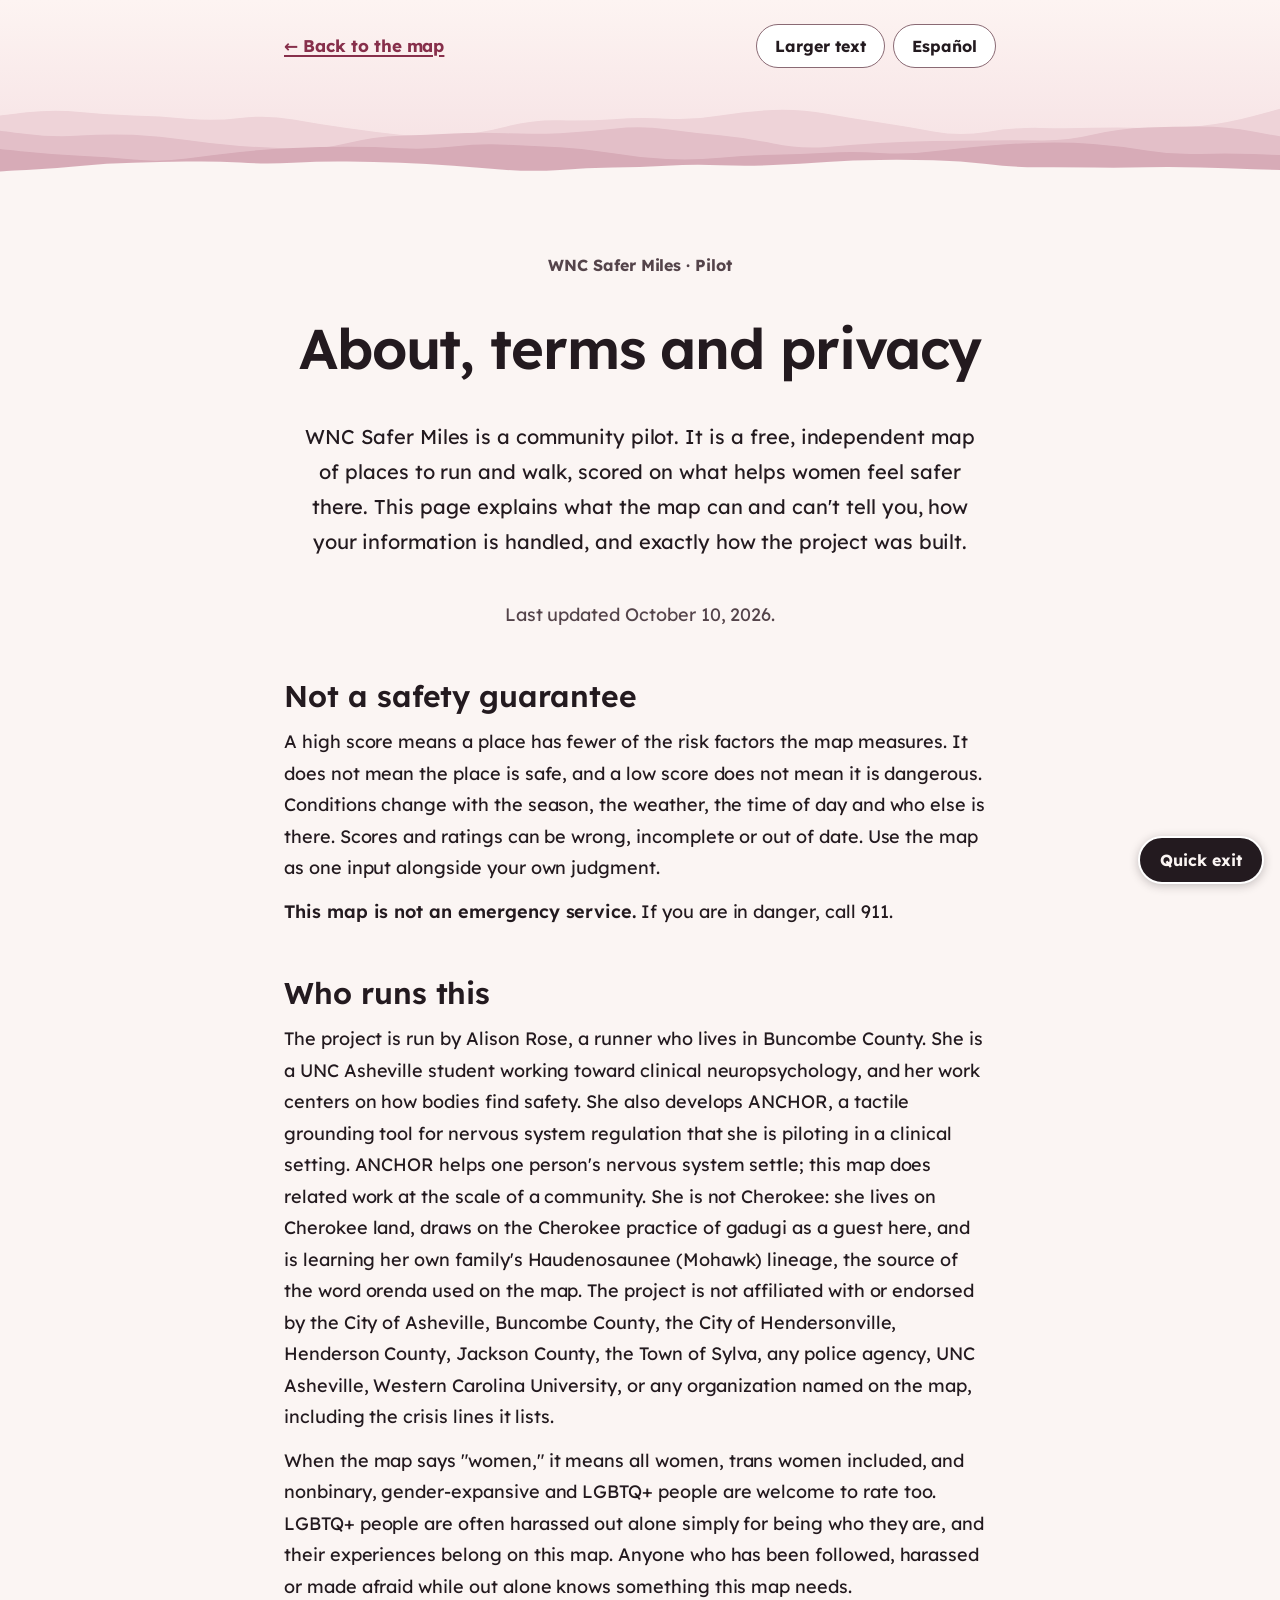
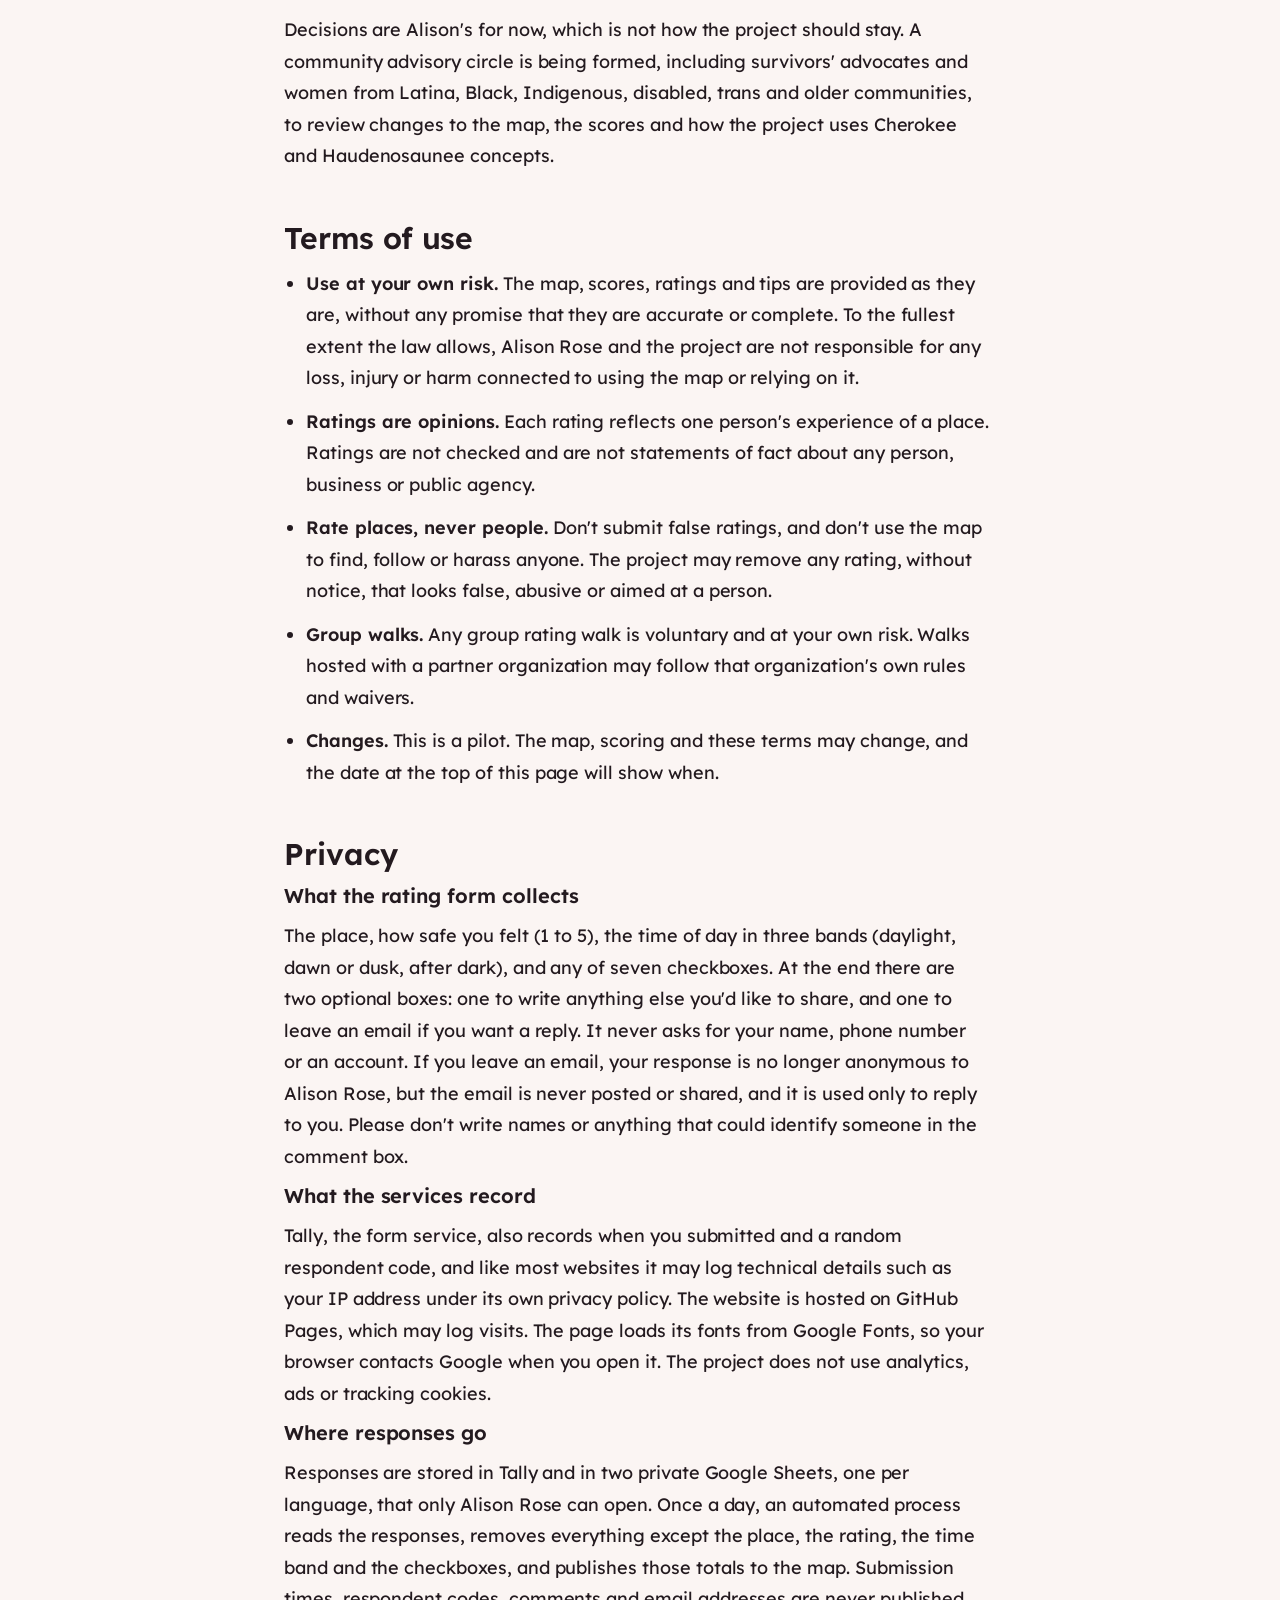
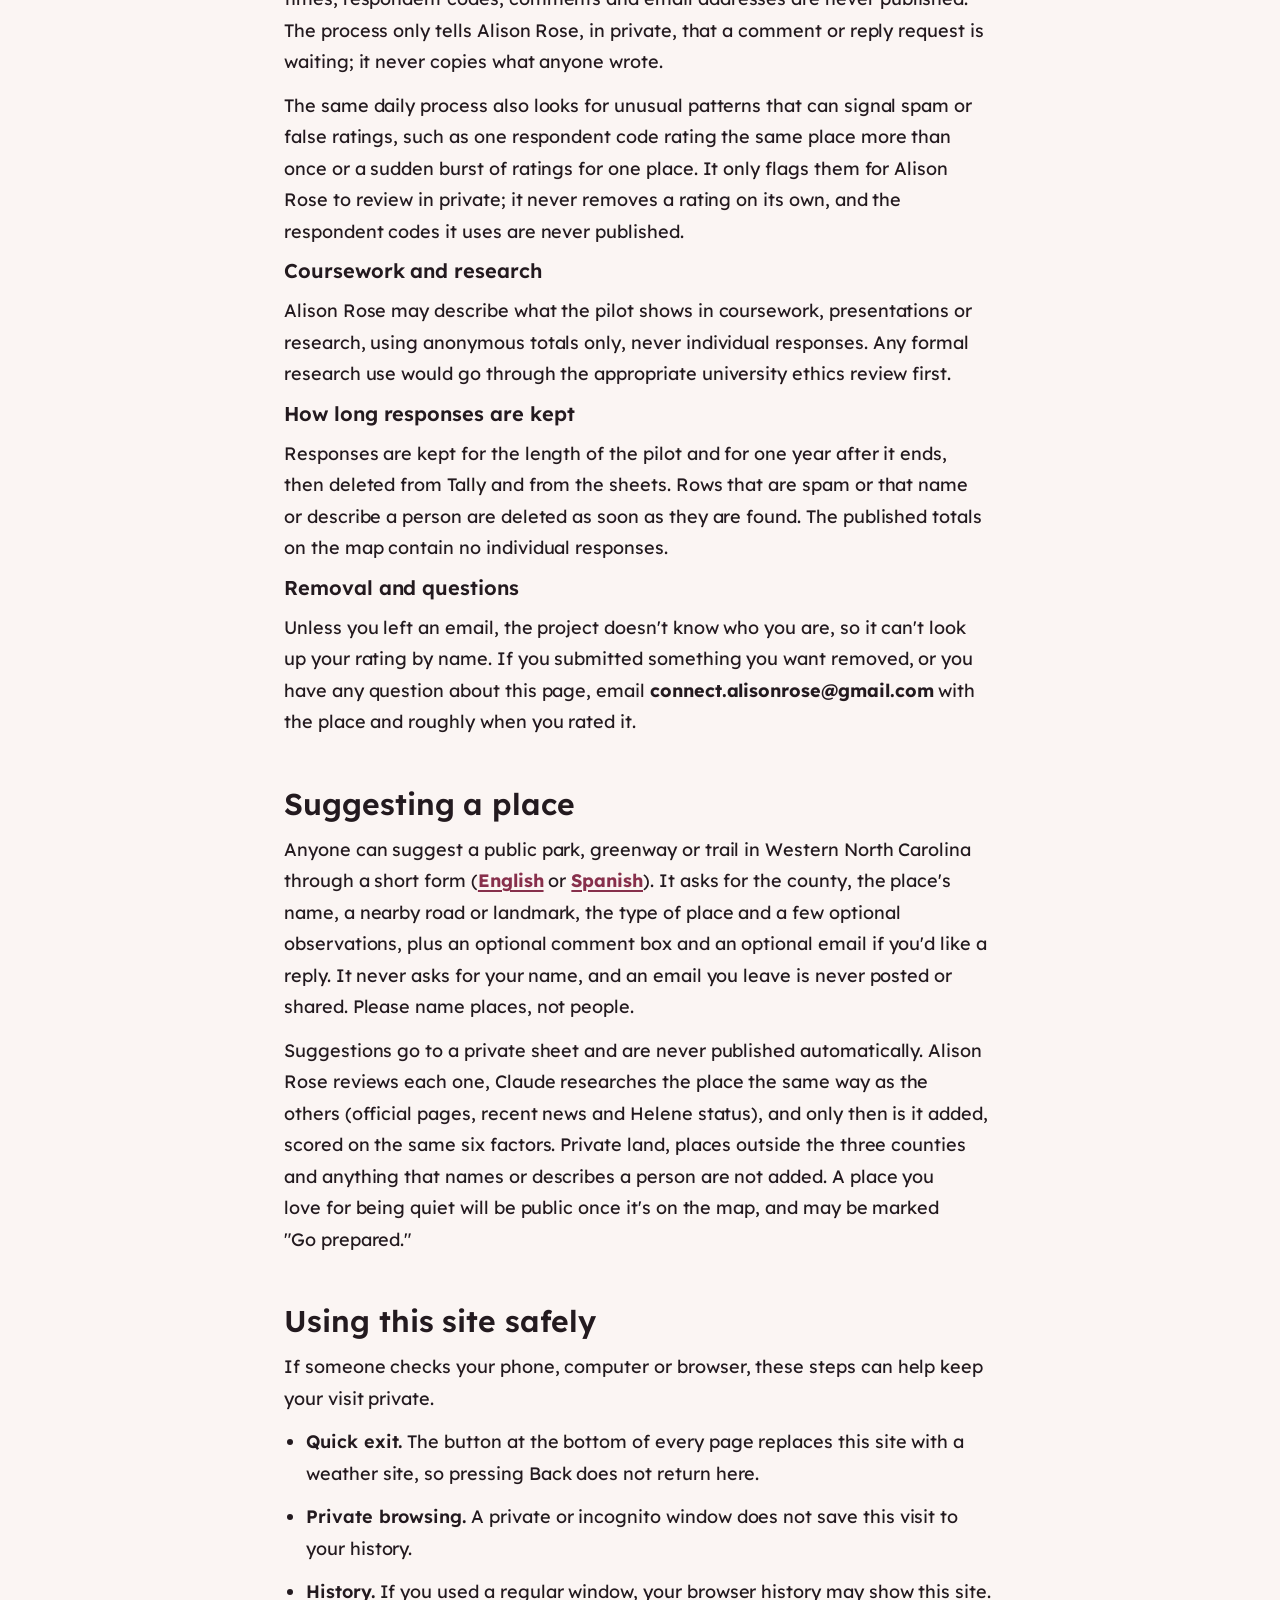
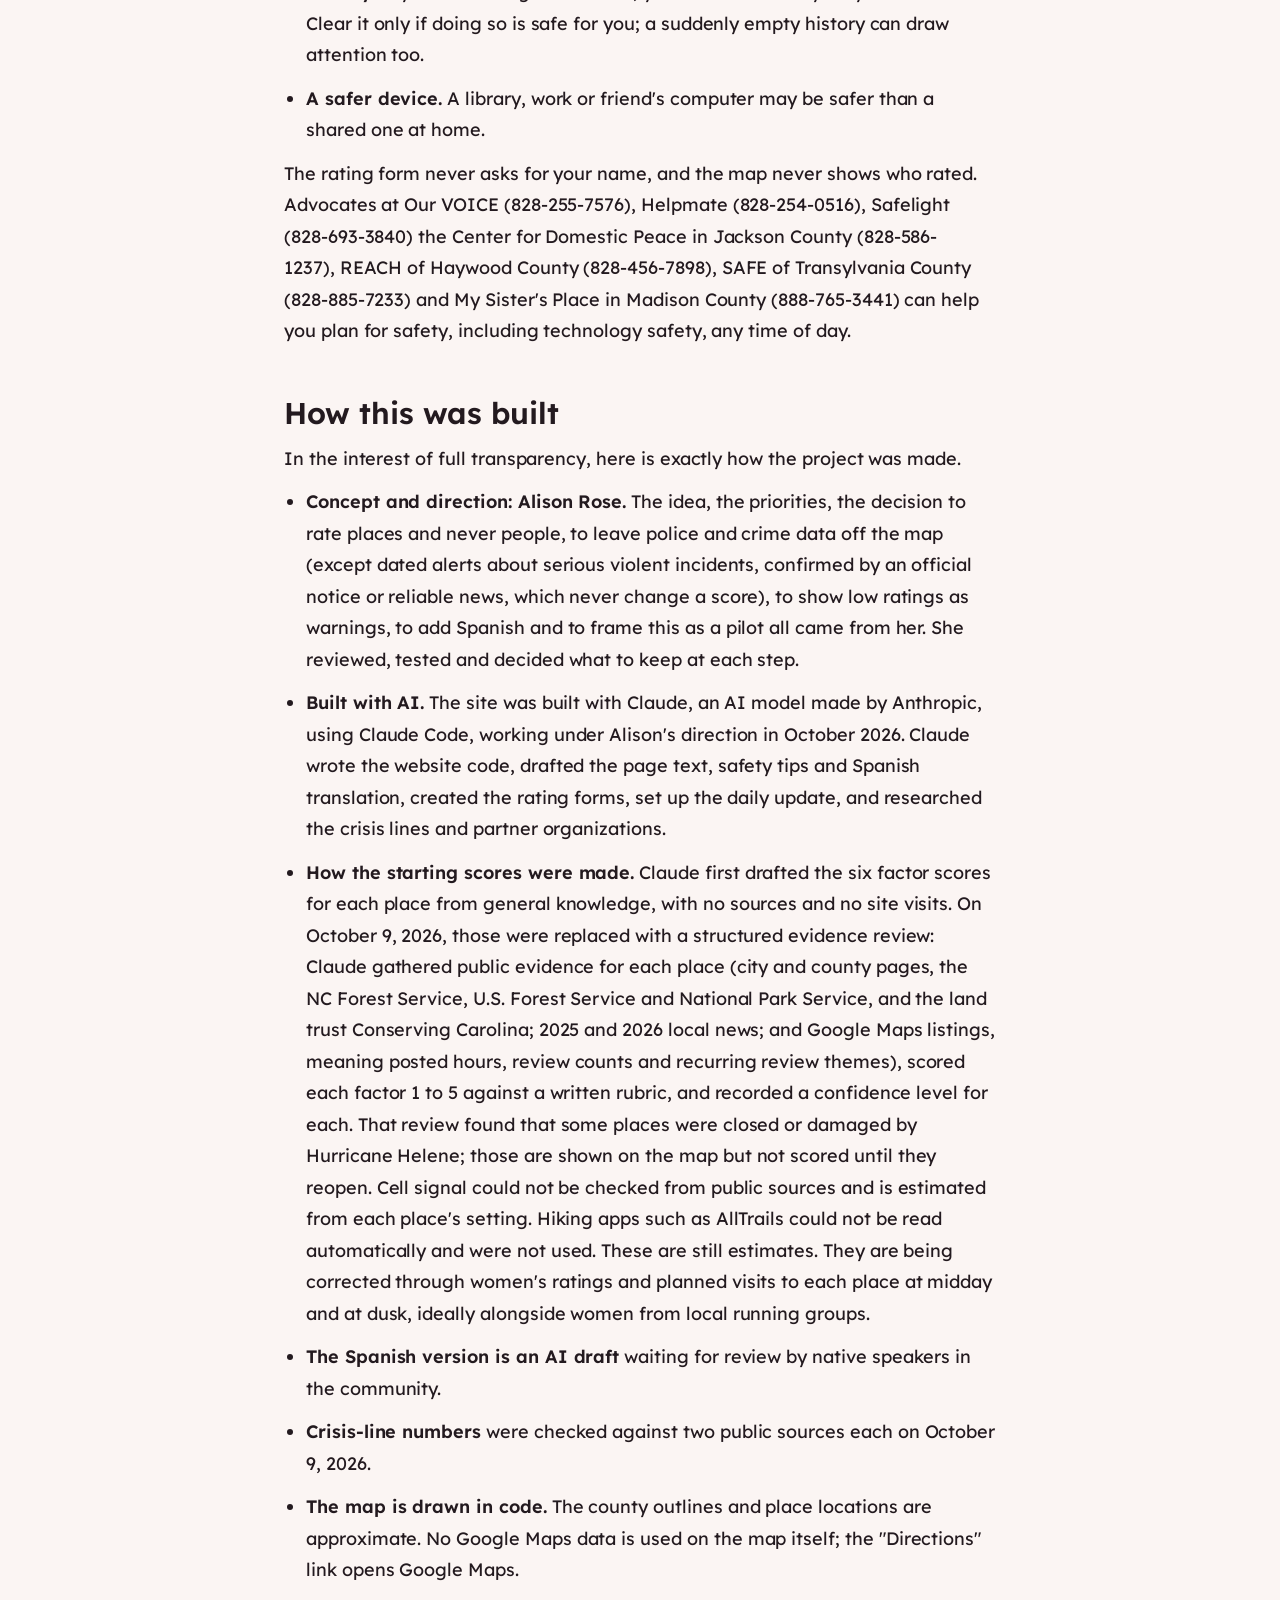
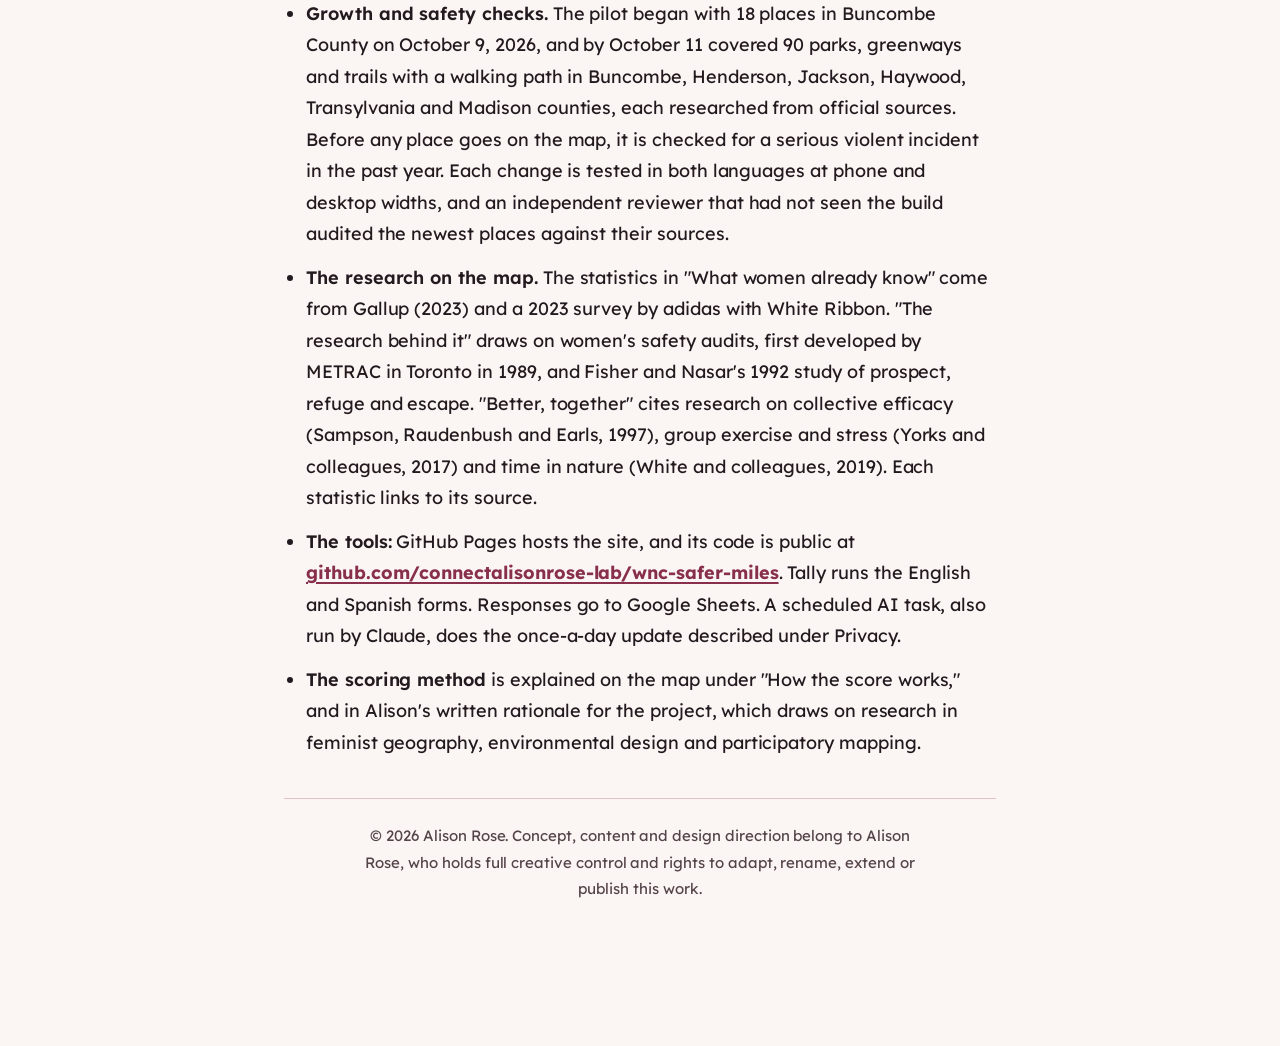
==== about.html @ 4ddf323c "Add centered 'Who made this' card (EN/ES) linking to About Focused on Alison's Western North Carolin" ====
<!doctype html>
<html lang="en">
<head>
<meta charset="utf-8">
<meta name="viewport" content="width=device-width,initial-scale=1,viewport-fit=cover">
<style>:root{color-scheme:light dark}body{margin:0;font:17px system-ui,sans-serif;background:#fbf5f3;color:#2b2226}@media (prefers-color-scheme:dark){body{background:#191416;color:#f6edef}}img{max-width:100%}[hidden]{display:none!important}</style>
<title>About, terms and privacy · WNC Safer Miles</title>
<meta name="description" content="A community map of parks, greenways and trails across Western North Carolina, scored on what makes them safer for women running or walking alone.">
<link rel="preconnect" href="https://fonts.googleapis.com">
<link rel="stylesheet" href="https://fonts.googleapis.com/css2?family=Lexend:wght@400;600;700&display=swap">
<style>
/* WNC Safer Miles — design system (Oct 2026)
   Calm and legible first. One typeface, Lexend, designed to make reading easier and faster (chosen by Alison Oct 17, 2026).
   Palette: blush cream neutrals, dusty rose accent. 8px spacing rhythm, one grid, one bold moment (the "Rooted" terms). */
:root{
  --bg:#fbf5f3; --surface:#ffffff; --band:#f6e6e4; --ink:#231a1f; --muted:#54444a; --line:#dcc3c6;
  --edge:#8a6a74; --tint:#f7e4e8;
  --land:#f5e7e3; --river:#5b8da3; --accent:#872f4b;
  --strong:#2a6b5c; --mixed:#8a6212; --caution:#775089;
  --font:"Lexend",system-ui,-apple-system,"Segoe UI",sans-serif;
  --display:var(--font); --body:var(--font); --mono:var(--font);
  --s1:8px; --s2:16px; --s3:24px; --s4:40px; --s5:72px;
  --r:12px; --max:1120px; --gut:24px;
  color-scheme:light;
}
@media (prefers-color-scheme:dark){:root:not([data-theme="light"]){
  --bg:#191416; --surface:#221b1e; --band:#2a2125; --ink:#f6edef; --muted:#cdbcc1; --line:#4d3c43;
  --edge:#9c8089; --tint:#33252b;
  --land:#251d21; --river:#5f93aa; --accent:#eaa7b7;
  --strong:#5fc4a6; --mixed:#e4b157; --caution:#cba0d8; color-scheme:dark}}
:root[data-theme="dark"]{
  --bg:#191416; --surface:#221b1e; --band:#2a2125; --ink:#f6edef; --muted:#cdbcc1; --line:#4d3c43;
  --edge:#9c8089; --tint:#33252b;
  --land:#251d21; --river:#5f93aa; --accent:#eaa7b7;
  --strong:#5fc4a6; --mixed:#e4b157; --caution:#cba0d8; color-scheme:dark}

*,*::before,*::after{box-sizing:border-box}
html{-webkit-text-size-adjust:100%}
body{margin:0;background:var(--bg);color:var(--ink);font:400 17px/1.65 var(--font);font-variant-numeric:tabular-nums}
.wrap{max-width:var(--max);margin:0 auto;padding:var(--s4) var(--gut) var(--s5);display:grid;gap:var(--s5)}
@media (max-width:640px){:root{--gut:16px;--s5:48px}.wrap{padding-top:var(--s3)}}
h1,h2,h3{font-family:var(--font);font-weight:700;margin:0;line-height:1.2;text-wrap:balance}
h1{font-size:clamp(34px,6vw,54px);line-height:1.08;letter-spacing:-.015em}
h2{font-size:clamp(25px,3.4vw,31px)}
h3{font-size:21px}
p{margin:0;max-width:64ch}
a{color:var(--accent);font-weight:700;text-underline-offset:3px;text-decoration-thickness:1.5px}
strong,b{font-weight:700}
button{font-family:var(--font)}
:focus-visible{outline:3px solid var(--accent);outline-offset:3px;border-radius:4px}
.sr{position:absolute;width:1px;height:1px;overflow:hidden;clip:rect(0 0 0 0);white-space:nowrap}
.skip{position:absolute;left:16px;top:-60px;background:var(--ink);color:var(--bg);padding:10px 14px;border-radius:8px;z-index:10}
.skip:focus{top:calc(env(safe-area-inset-top,0px) + 8px)}
.note,.hint{color:var(--muted);font-size:17px}
.fine{color:var(--muted);font-size:15px}
.section-head{display:grid;gap:var(--s1);margin-bottom:var(--s3)}

/* ---------- Header ---------- */
header{display:grid;gap:var(--s3)}
.topbar{display:flex;justify-content:space-between;align-items:center;gap:var(--s2);flex-wrap:wrap}
.eyebrow{font-size:16px;color:var(--muted)}
.tools{display:flex;gap:var(--s1);flex-wrap:wrap}
.langbtn,.sizebtn,.chip{font:700 16px var(--font);min-height:44px;padding:8px 18px;border-radius:999px;border:1.5px solid var(--edge);background:var(--surface);color:var(--ink);cursor:pointer}
.sizebtn[aria-pressed="true"],.chip[aria-pressed="true"]{background:var(--ink);color:var(--bg);border-color:var(--ink)}
.title{display:grid;gap:var(--s2)}
header .lede{font-size:clamp(19px,2.2vw,22px);line-height:1.55;max-width:46ch}
.facts{display:grid;grid-template-columns:repeat(3,minmax(0,1fr));gap:var(--s2);list-style:none;margin:0;padding:0}
@media (max-width:820px){.facts{grid-template-columns:1fr}}
.facts li{background:var(--surface);border:1px solid var(--line);border-radius:var(--r);padding:var(--s2) 20px;font-size:16px;line-height:1.55}
.facts li strong{display:block;font-size:18px;margin-bottom:2px}
details.more{font-size:16px;color:var(--muted)}
details.more summary{cursor:pointer;font-weight:700;color:var(--accent);min-height:44px;display:inline-flex;align-items:center}
details.more p{margin-top:var(--s1);max-width:72ch}

/* ---------- Map + panel ---------- */
.toolbar{display:grid;grid-template-columns:minmax(220px,340px) 1fr;gap:var(--s2);align-items:end;margin-bottom:var(--s2)}
@media (max-width:820px){.toolbar{grid-template-columns:1fr}}
.pick{display:grid;gap:6px;font-weight:700;font-size:16px}
.pick select{font:400 17px var(--font);min-height:48px;padding:10px 14px;border:1.5px solid var(--line);border-radius:10px;background:var(--surface);color:var(--ink);width:100%}
.filters{display:flex;flex-wrap:wrap;gap:var(--s1)}
.main{display:grid;grid-template-columns:minmax(0,7fr) minmax(0,5fr);gap:var(--s3);align-items:start}
@media (max-width:900px){.main{grid-template-columns:1fr}}
.mapbox{background:var(--surface);border:1px solid var(--line);border-radius:var(--r);padding:var(--s2);display:grid;gap:var(--s2);min-width:0}
.mapbox .hint{font-size:15px}
svg.map{width:100%;height:auto;display:block}
.county{fill:var(--land);stroke:var(--muted);stroke-width:1.5;stroke-dasharray:6 5}
.river{fill:none;stroke:var(--river);stroke-width:3;stroke-linecap:round;stroke-linejoin:round}
.town{font:400 22px var(--font);fill:var(--muted)}
.pin{cursor:pointer}
.pin .dot{stroke:var(--surface);stroke-width:3}
.pin.sel .dot{stroke:var(--ink);stroke-width:4}
.pin .num{font:700 17px var(--font);fill:var(--surface);pointer-events:none}
.pin .lbl{font:700 20px var(--font);fill:var(--ink);paint-order:stroke;stroke:var(--surface);stroke-width:6px;stroke-linejoin:round;pointer-events:none}
.pin.dim{opacity:.25;pointer-events:none}
@media (prefers-reduced-motion:no-preference){.pin .halo{transition:opacity .2s}}
.legend{display:flex;flex-wrap:wrap;gap:var(--s1) var(--s3);font-size:15px}
.legend>span{display:inline-flex;align-items:center;gap:8px}
.sw{width:14px;height:14px;border-radius:50%;display:inline-block;flex:none}

.panel{background:var(--surface);border:1px solid var(--line);border-radius:var(--r);padding:var(--s3);display:grid;gap:var(--s2);min-width:0;scroll-margin-top:var(--s2)}
@media (min-width:901px){.panel{position:sticky;top:var(--s2);max-height:calc(100vh - 32px);overflow:auto}}
.panel>.eyebrow{font-size:15px}
.panel h2{font-size:28px}
.scoreline{display:flex;align-items:center;gap:var(--s2);flex-wrap:wrap}
.score{font:700 52px/1 var(--font)}
.band{font:700 15px var(--font);padding:5px 14px;border-radius:999px;color:var(--ink)}
.b-strong{background:color-mix(in srgb,var(--strong) 18%,var(--surface));box-shadow:inset 0 0 0 1.5px var(--strong)}
.b-mixed{background:color-mix(in srgb,var(--mixed) 18%,var(--surface));box-shadow:inset 0 0 0 1.5px var(--mixed)}
.b-caution{background:color-mix(in srgb,var(--caution) 16%,var(--surface));box-shadow:inset 0 0 0 1.5px var(--caution)}
.factors{display:grid;gap:10px}
.f{display:grid;grid-template-columns:132px 1fr 36px;gap:12px;align-items:center;font-size:16px}
.bar{height:10px;background:var(--line);border-radius:5px;overflow:hidden}
.bar i{display:block;height:100%;background:var(--accent);border-radius:5px}
.f b{text-align:right;font-size:16px}
.layer{border-top:1px solid var(--line);padding-top:var(--s2);display:grid;gap:var(--s1)}
.layer .status{font-weight:700;font-size:17px}
.layer ul{margin:0;padding-left:20px;display:grid;gap:6px}
.mini{font:700 32px/1 var(--font)}
.mini small{font-size:16px;color:var(--muted)}
.tags{display:flex;flex-wrap:wrap;gap:var(--s1)}
.tag{font-size:15px;border:1px solid var(--line);border-radius:999px;padding:4px 12px}
.tag b{margin-left:4px}
.warn{border-left:4px solid var(--caution);border-radius:0 10px 10px 0;padding:12px 16px;font-size:16px;background:color-mix(in srgb,var(--caution) 9%,var(--surface))}
.warn b{display:block}
.save{display:inline-flex;align-items:center;justify-self:start;font:700 17px var(--font);min-height:52px;padding:12px 24px;border-radius:10px;background:var(--accent);color:var(--surface);text-decoration:none}

/* ---------- Places list ---------- */
.list{columns:2 360px;column-gap:var(--s3)}
.list .area{font:700 18px var(--font);margin:var(--s3) 0 var(--s1);padding:0;color:var(--ink);break-after:avoid}
.list .area:first-child{margin-top:0}
.row{display:grid;grid-template-columns:32px minmax(0,1fr) auto;gap:var(--s2);align-items:center;width:100%;padding:12px 16px;margin-bottom:var(--s1);background:var(--surface);border:1px solid var(--line);border-radius:10px;text-align:left;color:var(--ink);font:inherit;cursor:pointer;break-inside:avoid}
.row:hover,.row.sel{border-color:var(--accent);box-shadow:inset 0 0 0 1px var(--accent)}
.row .n{font-weight:700;color:var(--muted)}
.row .nm{font-weight:700}
.row .ty{display:block;font-size:15px;color:var(--muted);font-weight:400}
.row .sc{font-weight:700;font-size:18px;display:flex;align-items:center;gap:8px}

/* ---------- Tips ---------- */
.tips-head .eyebrow{display:none}
.tip-grid{display:grid;grid-template-columns:repeat(6,minmax(0,1fr));gap:var(--s2)}
.tip{grid-column:span 2;background:var(--surface);border:1px solid var(--line);border-radius:var(--r);padding:var(--s3);display:grid;gap:12px;align-content:start;min-width:0}
.tip:nth-child(4),.tip:nth-child(5){grid-column:span 3}
.tip.help{grid-column:1/-1}
@media (max-width:980px){.tip,.tip:nth-child(4),.tip:nth-child(5){grid-column:span 3}.tip:nth-child(5){grid-column:1/-1}}
@media (max-width:640px){.tip-grid{grid-template-columns:1fr}.tip,.tip:nth-child(4),.tip:nth-child(5){grid-column:auto}}
.tip ul{margin:0;padding-left:20px;display:grid;gap:12px}
.tip.help{background:var(--band);border-color:transparent}
.tip .lines{list-style:none;padding:0;display:grid;grid-template-columns:repeat(auto-fit,minmax(min(100%,420px),1fr));column-gap:var(--s4);gap:0 var(--s4)}
.tip .lines li{display:flex;flex-wrap:wrap;justify-content:space-between;align-items:center;gap:12px;padding:14px 0;border-bottom:1px solid var(--line)}
.tip .lines span{display:grid;flex:1 1 200px;font-weight:700;font-size:17px}
.tip .lines small{font-weight:400;color:var(--muted);font-size:15px}
.tip .lines a{font:700 18px var(--font);background:var(--surface);border:1.5px solid var(--accent);border-radius:999px;padding:10px 18px;min-height:44px;min-width:76px;display:inline-flex;align-items:center;justify-content:center;text-decoration:none;white-space:nowrap}

/* ---------- Rooted (the one bold moment) ---------- */
.rooted{background:var(--band);border-radius:var(--r);padding:var(--s4) clamp(20px,4vw,48px);display:grid;gap:var(--s3)}
.rooted-grid{display:grid;grid-template-columns:repeat(2,minmax(0,1fr));gap:var(--s4)}
@media (max-width:760px){.rooted-grid{grid-template-columns:1fr;gap:var(--s3)}}
.rooted .term{font:700 clamp(40px,6vw,60px)/1 var(--font);color:var(--accent);letter-spacing:-.01em}
.rooted .sub{font-size:16px;color:var(--muted);margin:6px 0 var(--s2)}
.rooted p.body{font-size:18px;line-height:1.7}

/* ---------- Explainers ---------- */
.cols{display:grid;grid-template-columns:repeat(3,minmax(0,1fr));gap:var(--s4)}
@media (max-width:900px){.cols{grid-template-columns:1fr;gap:var(--s3)}}
.cols section{display:grid;gap:var(--s1);align-content:start;border-top:2px solid var(--ink);padding-top:var(--s2)}
.cols ul{margin:0;padding-left:20px;display:grid;gap:4px}

footer{border-top:1px solid var(--line);padding-top:var(--s3);font-size:15px;color:var(--muted);display:grid;gap:var(--s1)}

.qexit{position:fixed;right:16px;bottom:calc(16px + env(safe-area-inset-bottom,0px));z-index:20;font:700 16px var(--font);min-height:48px;padding:10px 20px;border-radius:999px;border:2px solid var(--surface);background:var(--ink);color:var(--bg);cursor:pointer;box-shadow:0 2px 10px color-mix(in srgb,var(--ink) 25%,transparent)}
.qexit:focus-visible{outline:3px solid var(--accent);outline-offset:3px}
.docfoot{padding-bottom:72px}

/* ---------- Larger text ---------- */
html[data-size="large"] .wrap{zoom:1.18}

/* ---------- About page ---------- */
.doc{max-width:760px}
.doc article{display:grid;gap:var(--s4)}
.doc section{display:grid;gap:12px}
.doc h2{font-size:27px}
.doc h3{font-size:20px}
.doc p,.doc li{font-size:18px;line-height:1.75}
.doc ul{margin:0;padding-left:22px;display:grid;gap:12px}
.doc .lede{font-size:20px}
.back{font-size:17px}
.mail{font-weight:700;user-select:all}
.docfoot{border-top:1px solid var(--line);padding-top:var(--s3);font-size:15px;color:var(--muted)}
.docfoot p{font-size:15px}

/* ---------- Oct 17 redesign: matches the map page ---------- */
:root{--sky1:#fdf4f2;--sky2:#f5dfe2;--r1:#eed3d8;--r2:#e3bfc8;--r3:#d7abb7}
@media (prefers-color-scheme:dark){:root:not([data-theme="light"]){--sky1:#221a1e;--sky2:#2d2026;--r1:#3f2e37;--r2:#34262d;--r3:#2a1f25}}
:root[data-theme="dark"]{--sky1:#221a1e;--sky2:#2d2026;--r1:#3f2e37;--r2:#34262d;--r3:#2a1f25}
html,body{overflow-x:clip}
.wrap.doc{padding-top:0}
.docband{position:relative;isolation:isolate;padding:24px 0 112px}
.docband::before{content:"";position:absolute;inset:0 calc(50% - 50vw);background:linear-gradient(180deg,var(--sky1),var(--sky2));z-index:-2}
.docband .ridges{position:absolute;bottom:-1px;left:calc(50% - 50vw);width:100vw;height:96px;z-index:-1;display:block}
.ridges .r1{fill:var(--r1)}.ridges .r2{fill:var(--r2)}.ridges .r3{fill:var(--r3)}.ridges .r4{fill:var(--bg)}
.docband .topbar{align-items:center}
.doc article>.eyebrow,.doc article>h1,.doc article>.lede,.doc article>h1+.lede+.note{text-align:center;margin-inline:auto}
.doc article>.eyebrow{font-weight:700}
.doc article>.lede{max-width:56ch}
.doc h1{font-size:clamp(36px,5.6vw,56px);letter-spacing:-.02em}
.doc h2{font-size:clamp(25px,3vw,30px)}
.doc section{padding-top:8px}
.docfoot{text-align:center;border-top:1.5px solid var(--line)}
.docfoot p{max-width:64ch;margin-inline:auto}
p,li{text-wrap:pretty}
@media (max-width:640px){.docband{padding-bottom:80px}.docband .ridges{height:64px}}
/* Lexend: semibold headings and emphasis read softer than bold */
h1,h2,h3,h4,b,strong{font-weight:600}
body{letter-spacing:-.003em}
@media (prefers-reduced-motion:reduce){*{transition:none!important;animation:none!important;scroll-behavior:auto!important}}
</style>
</head>
<body>
<a class="skip" href="#content" data-l="en">Skip to content</a>
<a class="skip" href="#content" data-l="es" lang="es" hidden>Ir al contenido</a>
<div class="wrap doc">
  <header class="docband">
    <div class="topbar">
      <a class="back" href="./" data-l="en">← Back to the map</a>
      <a class="back" href="./?lang=es" data-l="es" lang="es" hidden>← Volver al mapa</a>
      <button class="langbtn" id="langbtn" type="button" lang="es">Español</button>
    </div>
    <svg class="ridges" viewBox="0 0 1440 180" preserveAspectRatio="none" aria-hidden="true" focusable="false"><path class="r1" d="M0 180 L0 57.4 Q0.0 57.4 30.0 51.3 Q60.0 45.3 90.0 50.6 Q120.0 55.9 150.0 57.0 Q180.0 58.1 210.0 63.1 Q240.0 68.0 270.0 61.8 Q300.0 55.7 330.0 64.5 Q360.0 73.4 390.0 80.8 Q420.0 88.2 450.0 93.1 Q480.0 97.9 510.0 94.2 Q540.0 90.5 570.0 77.7 Q600.0 64.9 630.0 66.2 Q660.0 67.5 690.0 64.0 Q720.0 60.5 750.0 63.2 Q780.0 65.8 810.0 57.2 Q840.0 48.7 870.0 46.8 Q900.0 44.9 930.0 53.8 Q960.0 62.8 990.0 70.4 Q1020.0 77.9 1050.0 87.1 Q1080.0 96.3 1110.0 87.9 Q1140.0 79.5 1170.0 80.4 Q1200.0 81.4 1230.0 80.3 Q1260.0 79.1 1290.0 80.6 Q1320.0 82.1 1350.0 76.9 Q1380.0 71.8 1410.0 58.2 L1440 44.6 L1440 180 Z"/><path class="r2" d="M0 180 L0 85.7 Q0.0 85.7 30.0 92.0 Q60.0 98.4 90.0 94.9 Q120.0 91.3 150.0 93.5 Q180.0 95.8 210.0 103.3 Q240.0 110.8 270.0 114.2 Q300.0 117.7 330.0 119.4 Q360.0 121.2 390.0 109.1 Q420.0 97.0 450.0 95.1 Q480.0 93.2 510.0 90.8 Q540.0 88.3 570.0 90.5 Q600.0 92.6 630.0 90.3 Q660.0 87.9 690.0 82.1 Q720.0 76.2 750.0 82.8 Q780.0 89.4 810.0 94.4 Q840.0 99.3 870.0 109.7 Q900.0 120.1 930.0 116.1 Q960.0 112.1 990.0 108.9 Q1020.0 105.8 1050.0 105.2 Q1080.0 104.6 1110.0 103.9 Q1140.0 103.1 1170.0 104.0 Q1200.0 104.8 1230.0 93.0 Q1260.0 81.2 1290.0 79.7 Q1320.0 78.1 1350.0 78.0 Q1380.0 78.0 1410.0 87.1 L1440 96.3 L1440 180 Z"/><path class="r3" d="M0 180 L0 119.8 Q0.0 119.8 30.0 125.1 Q60.0 130.4 90.0 132.5 Q120.0 134.7 150.0 139.8 Q180.0 144.9 210.0 137.9 Q240.0 131.0 270.0 125.6 Q300.0 120.2 330.0 118.0 Q360.0 115.7 390.0 115.7 Q420.0 115.6 450.0 118.4 Q480.0 121.2 510.0 115.3 Q540.0 109.5 570.0 112.0 Q600.0 114.4 630.0 116.9 Q660.0 119.5 690.0 127.9 Q720.0 136.4 750.0 138.7 Q780.0 141.1 810.0 136.4 Q840.0 131.8 870.0 130.9 Q900.0 130.0 930.0 126.9 Q960.0 123.9 990.0 127.3 Q1020.0 130.8 1050.0 124.4 Q1080.0 118.0 1110.0 113.7 Q1140.0 109.5 1170.0 108.1 Q1200.0 106.7 1230.0 110.5 Q1260.0 114.4 1290.0 122.6 Q1320.0 130.9 1350.0 129.2 Q1380.0 127.5 1410.0 129.5 L1440 131.4 L1440 180 Z"/><path class="r4" d="M0 180 L0 162.0 Q0.0 162.0 30.0 159.4 Q60.0 156.8 90.0 151.8 Q120.0 146.8 150.0 145.7 Q180.0 144.5 210.0 143.5 Q240.0 142.4 270.0 145.5 Q300.0 148.6 330.0 145.7 Q360.0 142.9 390.0 143.4 Q420.0 143.8 450.0 145.7 Q480.0 147.5 510.0 151.6 Q540.0 155.7 570.0 159.2 Q600.0 162.7 630.0 159.2 Q660.0 155.6 690.0 154.8 Q720.0 153.9 750.0 151.2 Q780.0 148.5 810.0 150.4 Q840.0 152.2 870.0 150.1 Q900.0 148.0 930.0 144.4 Q960.0 140.7 990.0 140.4 Q1020.0 140.0 1050.0 140.9 Q1080.0 141.9 1110.0 148.2 Q1140.0 154.5 1170.0 154.3 Q1200.0 154.1 1230.0 154.7 Q1260.0 155.3 1290.0 154.3 Q1320.0 153.3 1350.0 154.8 Q1380.0 156.2 1410.0 157.9 L1440 159.5 L1440 180 Z"/></svg>
  </header>

  <main id="content">
  <article data-l="en" lang="en">
    <div class="eyebrow">WNC Safer Miles · Pilot</div>
    <h1>About, terms and privacy</h1>
    <p class="lede">WNC Safer Miles is a community pilot. It is a free, independent map of places to run and walk, scored on what helps women feel safer there. This page explains what the map can and can't tell you, how your information is handled, and exactly how the project was built.</p>
    <p class="note">Last updated October 10, 2026.</p>

    <section>
      <h2>Not a safety guarantee</h2>
      <p>A high score means a place has fewer of the risk factors the map measures. It does not mean the place is safe, and a low score does not mean it is dangerous. Conditions change with the season, the weather, the time of day and who else is there. Scores and ratings can be wrong, incomplete or out of date. Use the map as one input alongside your own judgment.</p>
      <p><strong>This map is not an emergency service.</strong> If you are in danger, call 911.</p>
    </section>

    <section id="who">
      <h2>Who runs this</h2>
      <p>The project is run by Alison Rose, a runner who lives in Buncombe County. She is a UNC Asheville student working toward clinical neuropsychology, and her work centers on how bodies find safety. She also develops ANCHOR, a tactile grounding tool for nervous system regulation that she is piloting in a clinical setting. ANCHOR helps one person's nervous system settle; this map does related work at the scale of a community. She is not Cherokee: she lives on Cherokee land, draws on the Cherokee practice of gadugi as a guest here, and is learning her own family's Haudenosaunee (Mohawk) lineage, the source of the word orenda used on the map. The project is not affiliated with or endorsed by the City of Asheville, Buncombe County, the City of Hendersonville, Henderson County, Jackson County, the Town of Sylva, any police agency, UNC Asheville, Western Carolina University, or any organization named on the map, including the crisis lines it lists.</p>
      <p>When the map says "women," it means all women, trans women included, and nonbinary, gender-expansive and LGBTQ+ people are welcome to rate too. LGBTQ+ people are often harassed out alone simply for being who they are, and their experiences belong on this map. Anyone who has been followed, harassed or made afraid while out alone knows something this map needs.</p>
      <p>Decisions are Alison's for now, which is not how the project should stay. A community advisory circle is being formed, including survivors' advocates and women from Latina, Black, Indigenous, disabled, trans and older communities, to review changes to the map, the scores and how the project uses Cherokee and Haudenosaunee concepts.</p>
    </section>

    <section>
      <h2>Terms of use</h2>
      <ul>
        <li><strong>Use at your own risk.</strong> The map, scores, ratings and tips are provided as they are, without any promise that they are accurate or complete. To the fullest extent the law allows, Alison Rose and the project are not responsible for any loss, injury or harm connected to using the map or relying on it.</li>
        <li><strong>Ratings are opinions.</strong> Each rating reflects one person's experience of a place. Ratings are not checked and are not statements of fact about any person, business or public agency.</li>
        <li><strong>Rate places, never people.</strong> Don't submit false ratings, and don't use the map to find, follow or harass anyone. The project may remove any rating, without notice, that looks false, abusive or aimed at a person.</li>
        <li><strong>Group walks.</strong> Any group rating walk is voluntary and at your own risk. Walks hosted with a partner organization may follow that organization's own rules and waivers.</li>
        <li><strong>Changes.</strong> This is a pilot. The map, scoring and these terms may change, and the date at the top of this page will show when.</li>
      </ul>
    </section>

    <section>
      <h2>Privacy</h2>
      <h3>What the rating form collects</h3>
      <p>The place, how safe you felt (1 to 5), the time of day in three bands (daylight, dawn or dusk, after dark), and any of seven checkboxes. At the end there are two optional boxes: one to write anything else you'd like to share, and one to leave an email if you want a reply. It never asks for your name, phone number or an account. If you leave an email, your response is no longer anonymous to Alison Rose, but the email is never posted or shared, and it is used only to reply to you. Please don't write names or anything that could identify someone in the comment box.</p>
      <h3>What the services record</h3>
      <p>Tally, the form service, also records when you submitted and a random respondent code, and like most websites it may log technical details such as your IP address under its own privacy policy. The website is hosted on GitHub Pages, which may log visits. The page loads its fonts from Google Fonts, so your browser contacts Google when you open it. The project does not use analytics, ads or tracking cookies.</p>
      <h3>Where responses go</h3>
      <p>Responses are stored in Tally and in two private Google Sheets, one per language, that only Alison Rose can open. Once a day, an automated process reads the responses, removes everything except the place, the rating, the time band and the checkboxes, and publishes those totals to the map. Submission times, respondent codes, comments and email addresses are never published. The process only tells Alison Rose, in private, that a comment or reply request is waiting; it never copies what anyone wrote.</p>
      <p>The same daily process also looks for unusual patterns that can signal spam or false ratings, such as one respondent code rating the same place more than once or a sudden burst of ratings for one place. It only flags them for Alison Rose to review in private; it never removes a rating on its own, and the respondent codes it uses are never published.</p>
      <h3>Coursework and research</h3>
      <p>Alison Rose may describe what the pilot shows in coursework, presentations or research, using anonymous totals only, never individual responses. Any formal research use would go through the appropriate university ethics review first.</p>
      <h3>How long responses are kept</h3>
      <p>Responses are kept for the length of the pilot and for one year after it ends, then deleted from Tally and from the sheets. Rows that are spam or that name or describe a person are deleted as soon as they are found. The published totals on the map contain no individual responses.</p>
      <h3>Removal and questions</h3>
      <p>Unless you left an email, the project doesn't know who you are, so it can't look up your rating by name. If you submitted something you want removed, or you have any question about this page, email <span class="mail">connect.alisonrose@gmail.com</span> with the place and roughly when you rated it.</p>
    </section>

    <section id="suggest-place">
      <h2>Suggesting a place</h2>
      <p>Anyone can suggest a public park, greenway or trail in Western North Carolina through a short form (<a href="https://tally.so/r/MekbWp" target="_blank" rel="noopener">English</a> or <a href="https://tally.so/r/WOGNya" target="_blank" rel="noopener">Spanish</a>). It asks for the county, the place's name, a nearby road or landmark, the type of place and a few optional observations, plus an optional comment box and an optional email if you'd like a reply. It never asks for your name, and an email you leave is never posted or shared. Please name places, not people.</p>
      <p>Suggestions go to a private sheet and are never published automatically. Alison Rose reviews each one, Claude researches the place the same way as the others (official pages, recent news and Helene status), and only then is it added, scored on the same six factors. Private land, places outside the three counties and anything that names or describes a person are not added. A place you love for being quiet will be public once it's on the map, and may be marked "Go prepared."</p>
    </section>

    <section id="safe-use">
      <h2>Using this site safely</h2>
      <p>If someone checks your phone, computer or browser, these steps can help keep your visit private.</p>
      <ul>
        <li><strong>Quick exit.</strong> The button at the bottom of every page replaces this site with a weather site, so pressing Back does not return here.</li>
        <li><strong>Private browsing.</strong> A private or incognito window does not save this visit to your history.</li>
        <li><strong>History.</strong> If you used a regular window, your browser history may show this site. Clear it only if doing so is safe for you; a suddenly empty history can draw attention too.</li>
        <li><strong>A safer device.</strong> A library, work or friend's computer may be safer than a shared one at home.</li>
      </ul>
      <p>The rating form never asks for your name, and the map never shows who rated. Advocates at Our VOICE (828-255-7576), Helpmate (828-254-0516), Safelight (828-693-3840) the Center for Domestic Peace in Jackson County (828-586-1237), REACH of Haywood County (828-456-7898), SAFE of Transylvania County (828-885-7233) and My Sister's Place in Madison County (888-765-3441) can help you plan for safety, including technology safety, any time of day.</p>
    </section>

    <section id="built">
      <h2>How this was built</h2>
      <p>In the interest of full transparency, here is exactly how the project was made.</p>
      <ul>
        <li><strong>Concept and direction: Alison Rose.</strong> The idea, the priorities, the decision to rate places and never people, to leave police and crime data off the map (except dated alerts about serious violent incidents, confirmed by an official notice or reliable news, which never change a score), to show low ratings as warnings, to add Spanish and to frame this as a pilot all came from her. She reviewed, tested and decided what to keep at each step.</li>
        <li><strong>Built with AI.</strong> The site was built with Claude, an AI model made by Anthropic, using Claude Code, working under Alison's direction in October 2026. Claude wrote the website code, drafted the page text, safety tips and Spanish translation, created the rating forms, set up the daily update, and researched the crisis lines and partner organizations.</li>
        <li><strong>How the starting scores were made.</strong> Claude first drafted the six factor scores for each place from general knowledge, with no sources and no site visits. On October 9, 2026, those were replaced with a structured evidence review: Claude gathered public evidence for each place (city and county pages, the NC Forest Service, U.S. Forest Service and National Park Service, and the land trust Conserving Carolina; 2025 and 2026 local news; and Google Maps listings, meaning posted hours, review counts and recurring review themes), scored each factor 1 to 5 against a written rubric, and recorded a confidence level for each. That review found that some places were closed or damaged by Hurricane Helene; those are shown on the map but not scored until they reopen. Cell signal could not be checked from public sources and is estimated from each place's setting. Hiking apps such as AllTrails could not be read automatically and were not used. These are still estimates. They are being corrected through women's ratings and planned visits to each place at midday and at dusk, ideally alongside women from local running groups.</li>
        <li><strong>The Spanish version is an AI draft</strong> waiting for review by native speakers in the community.</li>
        <li><strong>Crisis-line numbers</strong> were checked against two public sources each on October 9, 2026.</li>
        <li><strong>The map is drawn in code.</strong> The county outlines and place locations are approximate. No Google Maps data is used on the map itself; the "Directions" link opens Google Maps.</li>
        <li><strong>Growth and safety checks.</strong> The pilot began with 18 places in Buncombe County on October 9, 2026, and by October 11 covered 90 parks, greenways and trails with a walking path in Buncombe, Henderson, Jackson, Haywood, Transylvania and Madison counties, each researched from official sources. Before any place goes on the map, it is checked for a serious violent incident in the past year. Each change is tested in both languages at phone and desktop widths, and an independent reviewer that had not seen the build audited the newest places against their sources.</li>
        <li><strong>The research on the map.</strong> The statistics in "What women already know" come from Gallup (2023) and a 2023 survey by adidas with White Ribbon. "The research behind it" draws on women's safety audits, first developed by METRAC in Toronto in 1989, and Fisher and Nasar's 1992 study of prospect, refuge and escape. "Better, together" cites research on collective efficacy (Sampson, Raudenbush and Earls, 1997), group exercise and stress (Yorks and colleagues, 2017) and time in nature (White and colleagues, 2019). Each statistic links to its source.</li>
        <li><strong>The tools:</strong> GitHub Pages hosts the site, and its code is public at <a href="https://github.com/connectalisonrose-lab/wnc-safer-miles" target="_blank" rel="noopener">github.com/connectalisonrose-lab/wnc-safer-miles</a>. Tally runs the English and Spanish forms. Responses go to Google Sheets. A scheduled AI task, also run by Claude, does the once-a-day update described under Privacy.</li>
        <li><strong>The scoring method</strong> is explained on the map under "How the score works," and in Alison's written rationale for the project, which draws on research in feminist geography, environmental design and participatory mapping.</li>
      </ul>
    </section>

    <footer class="docfoot">
      <p>© 2026 Alison Rose. Concept, content and design direction belong to Alison Rose, who holds full creative control and rights to adapt, rename, extend or publish this work.</p>
    </footer>
  </article>

  <article data-l="es" lang="es" hidden>
    <div class="eyebrow">WNC Safer Miles · Piloto</div>
    <h1>Acerca de, términos y privacidad</h1>
    <p class="lede">WNC Safer Miles es un proyecto piloto comunitario. Es un mapa gratuito e independiente de lugares para correr y caminar, calificados según lo que ayuda a las mujeres a sentirse más seguras. Esta página explica lo que el mapa puede y no puede decirle, cómo se maneja su información y cómo se creó exactamente el proyecto.</p>
    <p class="note">Última actualización: 10 de octubre de 2026.</p>

    <section>
      <h2>No es una garantía de seguridad</h2>
      <p>Un puntaje alto significa que un lugar tiene menos de los factores de riesgo que mide el mapa. No significa que el lugar sea seguro, y un puntaje bajo no significa que sea peligroso. Las condiciones cambian según la temporada, el clima, la hora del día y quién más esté allí. Los puntajes y las calificaciones pueden estar equivocados, incompletos o desactualizados. Use el mapa como un dato más, junto con su propio criterio.</p>
      <p><strong>Este mapa no es un servicio de emergencia.</strong> Si está en peligro, llame al 911.</p>
    </section>

    <section id="who-es">
      <h2>Quién está a cargo</h2>
      <p>El proyecto está a cargo de Alison Rose, corredora que vive en el condado de Buncombe. Es estudiante de UNC Asheville y se prepara para la neuropsicología clínica; su trabajo se centra en cómo el cuerpo encuentra seguridad. También desarrolla ANCHOR, una herramienta táctil para regular el sistema nervioso que está probando en un entorno clínico. ANCHOR ayuda a que el sistema nervioso de una persona se calme; este mapa hace un trabajo parecido a escala de comunidad. No es cherokee: vive en tierra cherokee, se inspira en la práctica cherokee del gadugi como invitada aquí y está aprendiendo sobre el linaje haudenosaunee (mohawk) de su familia, de donde viene la palabra orenda que usa el mapa. El proyecto no está afiliado ni respaldado por la Ciudad de Asheville, el condado de Buncombe, la Ciudad de Hendersonville, el condado de Henderson, el condado de Jackson, el pueblo de Sylva, ninguna agencia policial, UNC Asheville, Western Carolina University ni ninguna organización mencionada en el mapa, incluidas las líneas de ayuda que aparecen en él.</p>
      <p>Cuando el mapa dice "mujeres", se refiere a todas las mujeres, incluidas las mujeres trans, y las personas no binarias, de género expansivo y LGBTQ+ también pueden calificar. Con frecuencia, las personas LGBTQ+ sufren acoso al salir solas simplemente por ser quienes son, y sus experiencias tienen lugar en este mapa. Cualquier persona a quien hayan seguido, acosado o asustado mientras estaba sola afuera sabe algo que este mapa necesita.</p>
      <p>Por ahora las decisiones son de Alison, y no es así como el proyecto debe quedarse. Se está formando un círculo asesor comunitario, con defensoras de sobrevivientes y mujeres de comunidades latinas, negras, indígenas, con discapacidad, trans y mayores, para revisar los cambios al mapa, los puntajes y la forma en que el proyecto usa conceptos cherokee y haudenosaunee.</p>
    </section>

    <section>
      <h2>Términos de uso</h2>
      <ul>
        <li><strong>Úselo bajo su propio riesgo.</strong> El mapa, los puntajes, las calificaciones y los consejos se ofrecen tal como están, sin ninguna promesa de que sean exactos o completos. En la medida máxima que permita la ley, Alison Rose y el proyecto no son responsables de ninguna pérdida, lesión o daño relacionado con el uso del mapa o con confiar en él.</li>
        <li><strong>Las calificaciones son opiniones.</strong> Cada calificación refleja la experiencia de una persona en un lugar. Las calificaciones no se verifican y no son afirmaciones de hecho sobre ninguna persona, negocio o agencia pública.</li>
        <li><strong>Califique lugares, nunca personas.</strong> No envíe calificaciones falsas ni use el mapa para encontrar, seguir o acosar a nadie. El proyecto puede eliminar sin aviso cualquier calificación que parezca falsa, abusiva o dirigida contra una persona.</li>
        <li><strong>Caminatas en grupo.</strong> Cualquier caminata en grupo para calificar lugares es voluntaria y bajo su propio riesgo. Las caminatas organizadas con otra organización pueden seguir las reglas y exenciones de esa organización.</li>
        <li><strong>Cambios.</strong> Este es un proyecto piloto. El mapa, el sistema de puntajes y estos términos pueden cambiar, y la fecha al inicio de esta página indicará cuándo.</li>
      </ul>
    </section>

    <section>
      <h2>Privacidad</h2>
      <h3>Lo que recoge el formulario</h3>
      <p>El lugar, qué tan segura se sintió (de 1 a 5), la hora del día en tres franjas (de día, al amanecer o al atardecer, de noche) y cualquiera de siete casillas. Al final hay dos espacios opcionales: uno para escribir algo más que quiera compartir y otro para dejar su correo si quiere una respuesta. Nunca pide su nombre, teléfono ni una cuenta. Si deja su correo, su respuesta ya no es anónima para Alison Rose, pero el correo nunca se publica ni se comparte, y solo se usa para responderle. Por favor, no escriba nombres ni nada que pueda identificar a alguien en el espacio para comentarios.</p>
      <h3>Lo que registran los servicios</h3>
      <p>Tally, el servicio de formularios, también registra cuándo envió su respuesta y un código aleatorio de participante y, como la mayoría de los sitios web, puede registrar datos técnicos como su dirección IP según su propia política de privacidad. El sitio web está alojado en GitHub Pages, que puede registrar las visitas. La página carga sus tipos de letra desde Google Fonts, así que su navegador se conecta con Google al abrirla. El proyecto no usa analíticas, anuncios ni cookies de rastreo.</p>
      <h3>Adónde van las respuestas</h3>
      <p>Las respuestas se guardan en Tally y en dos hojas de cálculo privadas de Google, una por idioma, que solo Alison Rose puede abrir. Una vez al día, un proceso automático lee las respuestas, elimina todo excepto el lugar, la calificación, la franja horaria y las casillas, y publica esos totales en el mapa. Nunca se publican las horas de envío, los códigos de participante, los comentarios ni los correos. El proceso solo le avisa a Alison Rose, en privado, que hay un comentario o una solicitud de respuesta; nunca copia lo que alguien escribió.</p>
      <p>El mismo proceso diario también busca patrones inusuales que pueden indicar calificaciones falsas o spam, como un mismo código de participante que califica el mismo lugar más de una vez o una ola repentina de calificaciones para un lugar. Solo los señala para que Alison Rose los revise en privado; nunca elimina una calificación por sí solo, y los códigos de participante que usa nunca se publican.</p>
      <h3>Trabajos académicos e investigación</h3>
      <p>Alison Rose puede describir lo que muestra el piloto en trabajos académicos, presentaciones o investigaciones, usando solo totales anónimos y nunca respuestas individuales. Cualquier uso formal en una investigación pasaría primero por la revisión ética universitaria correspondiente.</p>
      <h3>Cuánto tiempo se guardan las respuestas</h3>
      <p>Las respuestas se guardan mientras dure el piloto y un año después de que termine, y luego se eliminan de Tally y de las hojas. Las filas que son spam o que nombran o describen a una persona se eliminan en cuanto se encuentran. Los totales publicados en el mapa no contienen respuestas individuales.</p>
      <h3>Eliminación y preguntas</h3>
      <p>A menos que haya dejado su correo, el proyecto no sabe quién es usted, así que no puede buscar su calificación por nombre. Si envió algo que quiere eliminar, o tiene alguna pregunta sobre esta página, escriba a <span class="mail">connect.alisonrose@gmail.com</span> indicando el lugar y aproximadamente cuándo lo calificó.</p>
    </section>

    <section id="suggest-place-es">
      <h2>Cómo sugerir un lugar</h2>
      <p>Cualquier persona puede sugerir un parque, sendero verde o camino público en el oeste de Carolina del Norte con un formulario corto (<a href="https://tally.so/r/WOGNya" target="_blank" rel="noopener">español</a> o <a href="https://tally.so/r/MekbWp" target="_blank" rel="noopener">inglés</a>). Pide el condado, el nombre del lugar, un camino o punto de referencia cercano, el tipo de lugar y algunas observaciones opcionales, además de un espacio opcional para comentarios y un correo opcional si quiere una respuesta. Nunca pide su nombre, y el correo que deje nunca se publica ni se comparte. Por favor, nombre lugares, no personas.</p>
      <p>Las sugerencias van a una hoja privada y nunca se publican automáticamente. Alison Rose revisa cada una, Claude investiga el lugar igual que los demás (páginas oficiales, noticias recientes y estado después de Helene), y solo entonces se agrega, con puntaje según los mismos seis factores. No se agregan terrenos privados, lugares fuera de los tres condados ni nada que nombre o describa a una persona. Un lugar que usted quiere por ser tranquilo será público una vez que esté en el mapa, y puede quedar marcado como "Vaya preparada".</p>
    </section>

    <section id="safe-use-es">
      <h2>Cómo usar este sitio con seguridad</h2>
      <p>Si alguien revisa su teléfono, computadora o navegador, estos pasos pueden ayudar a mantener su visita en privado.</p>
      <ul>
        <li><strong>Salida rápida.</strong> El botón que aparece abajo en cada página reemplaza este sitio por uno del clima, así que al presionar Atrás no se vuelve aquí.</li>
        <li><strong>Navegación privada.</strong> Una ventana privada o de incógnito no guarda esta visita en el historial.</li>
        <li><strong>Historial.</strong> Si usó una ventana normal, el historial del navegador puede mostrar este sitio. Bórrelo solo si es seguro para usted; un historial vacío de repente también puede llamar la atención.</li>
        <li><strong>Un dispositivo más seguro.</strong> La computadora de una biblioteca, del trabajo o de una amiga puede ser más segura que una compartida en casa.</li>
      </ul>
      <p>El formulario nunca pide su nombre y el mapa nunca muestra quién calificó. Las consejeras de Our VOICE (828-255-7576), Helpmate (828-254-0516), Safelight (828-693-3840) el Center for Domestic Peace en el condado de Jackson (828-586-1237), REACH of Haywood County (828-456-7898), SAFE of Transylvania County (828-885-7233) y My Sister's Place en el condado de Madison (888-765-3441) pueden ayudarle a planear su seguridad, incluida la seguridad con la tecnología, a cualquier hora.</p>
    </section>

    <section id="built-es">
      <h2>Cómo se creó</h2>
      <p>Con total transparencia, así se hizo exactamente el proyecto.</p>
      <ul>
        <li><strong>Concepto y dirección: Alison Rose.</strong> La idea, las prioridades y las decisiones de calificar lugares y nunca personas, de dejar los datos policiales y de delitos fuera del mapa (salvo alertas con fecha sobre incidentes violentos graves, confirmados por un aviso oficial o noticias confiables, que nunca cambian el puntaje), de mostrar las calificaciones bajas como advertencias, de agregar el español y de presentarlo como un piloto fueron suyas. Ella revisó, probó y decidió qué conservar en cada paso.</li>
        <li><strong>Hecho con inteligencia artificial.</strong> El sitio se creó con Claude, un modelo de inteligencia artificial de Anthropic, usando Claude Code, bajo la dirección de Alison en octubre de 2026. Claude escribió el código del sitio, redactó los textos, los consejos de seguridad y la traducción al español, creó los formularios, configuró la actualización diaria e investigó las líneas de ayuda y las organizaciones aliadas.</li>
        <li><strong>Cómo se hicieron los puntajes iniciales.</strong> Primero, Claude redactó los seis puntajes de cada lugar a partir de conocimiento general, sin fuentes ni visitas en persona. El 9 de octubre de 2026, esos puntajes se reemplazaron con una revisión estructurada de evidencia: Claude reunió evidencia pública sobre cada lugar (páginas de la ciudad y del condado, el Servicio Forestal de Carolina del Norte, el Servicio Forestal de EE. UU. y el Servicio de Parques Nacionales, y el fideicomiso de tierras Conserving Carolina; noticias locales de 2025 y 2026; y fichas de Google Maps, es decir, horarios publicados, número de reseñas y temas que se repiten en ellas), calificó cada factor del 1 al 5 según una guía escrita y anotó un nivel de confianza para cada uno. La revisión encontró que algunos lugares estaban cerrados o dañados por el huracán Helene; aparecen en el mapa, pero sin puntaje hasta que reabran. La señal de celular no se pudo verificar con fuentes públicas y se estima según el entorno de cada lugar. Las aplicaciones de senderismo como AllTrails no se pudieron leer de forma automática y no se usaron. Siguen siendo estimaciones. Se están corrigiendo con las calificaciones de las mujeres y con visitas planificadas a cada lugar al mediodía y al atardecer, idealmente junto con mujeres de grupos locales de corredoras.</li>
        <li><strong>La versión en español es un borrador hecho con IA</strong> que espera la revisión de hablantes nativas de la comunidad.</li>
        <li><strong>Los números de las líneas de ayuda</strong> se verificaron con dos fuentes públicas cada uno el 9 de octubre de 2026.</li>
        <li><strong>El mapa está dibujado con código.</strong> Los contornos de los condados y las ubicaciones son aproximados. El mapa no usa datos de Google Maps; el enlace "Cómo llegar" abre Google Maps.</li>
        <li><strong>Crecimiento y revisiones de seguridad.</strong> El proyecto piloto comenzó con 18 lugares en el condado de Buncombe el 9 de octubre de 2026, y para el 11 de octubre cubría 90 parques, senderos verdes y caminos con un sendero para caminar en los condados de Buncombe, Henderson, Jackson, Haywood, Transylvania y Madison, cada uno investigado a partir de fuentes oficiales. Antes de agregar un lugar al mapa, se revisa si hubo un incidente violento grave allí en el último año. Cada cambio se prueba en ambos idiomas, en teléfono y computadora, y una revisión independiente, que no había visto el trabajo, comparó los lugares más nuevos con sus fuentes.</li>
        <li><strong>La investigación en el mapa.</strong> Las cifras de "Lo que las mujeres ya saben" vienen de Gallup (2023) y de una encuesta de 2023 de adidas con White Ribbon. "La investigación detrás" se basa en las auditorías de seguridad de las mujeres, creadas por METRAC en Toronto en 1989, y en el estudio de Fisher y Nasar de 1992 sobre visibilidad, escondites y salidas. "Mejor, juntas" cita investigaciones sobre la eficacia colectiva (Sampson, Raudenbush y Earls, 1997), el ejercicio en grupo y el estrés (Yorks y colegas, 2017) y el tiempo en la naturaleza (White y colegas, 2019). Cada cifra enlaza a su fuente.</li>
        <li><strong>Las herramientas:</strong> GitHub Pages aloja el sitio, y su código es público en <a href="https://github.com/connectalisonrose-lab/wnc-safer-miles" target="_blank" rel="noopener">github.com/connectalisonrose-lab/wnc-safer-miles</a>. Tally maneja los formularios en inglés y español. Las respuestas van a Google Sheets. Una tarea programada de IA, también a cargo de Claude, hace la actualización diaria descrita en la sección de privacidad.</li>
        <li><strong>El método de puntaje</strong> se explica en el mapa, en "Cómo funciona el puntaje", y en el documento de fundamentos de Alison, que se basa en investigaciones de geografía feminista, diseño del entorno y mapeo participativo.</li>
      </ul>
    </section>

    <footer class="docfoot">
      <p>© 2026 Alison Rose. El concepto, el contenido y la dirección de diseño pertenecen a Alison Rose, quien tiene pleno control creativo y los derechos para adaptar, renombrar, ampliar o publicar esta obra.</p>
    </footer>
  </article>
  </main>
</div>
<script>
let lang="en";
try{const q=new URLSearchParams(location.search).get("lang");if(q==="es"||q==="en")lang=q;else{const s=localStorage.getItem("sm-lang");if(s==="es"||s==="en")lang=s;else if((navigator.language||"").toLowerCase().startsWith("es"))lang="es";}}catch(e){}
function apply(){document.documentElement.lang=lang;document.querySelectorAll("[data-l]").forEach(el=>{el.hidden=el.dataset.l!==lang;});
const b=document.getElementById("langbtn");b.textContent=lang==="en"?"Español":"English";b.setAttribute("lang",lang==="en"?"es":"en");b.setAttribute("aria-label",lang==="en"?"Ver en español":"View in English");
document.title=lang==="en"?"About, terms and privacy · WNC Safer Miles":"Acerca de, términos y privacidad · WNC Safer Miles";}
document.getElementById("langbtn").addEventListener("click",()=>{lang=lang==="en"?"es":"en";try{localStorage.setItem("sm-lang",lang);}catch(e){}apply();});
apply();
</script>
<script>
/* Larger-text toggle: remembered per browser, labelled in the page's current language. */
(function(){
  const root=document.documentElement, lb=document.getElementById("langbtn");
  if(!lb)return;
  const btn=document.createElement("button");btn.type="button";btn.className="sizebtn";btn.id="sizebtn";
  const box=document.createElement("div");box.className="tools";lb.replaceWith(box);box.append(btn,lb);
  let big=false;try{big=localStorage.getItem("sm-size")==="large";}catch(e){}
  function paint(){
    if(big)root.dataset.size="large";else delete root.dataset.size;
    const es=(root.lang||"en").startsWith("es");
    btn.textContent=big?(es?"Texto normal":"Normal text"):(es?"Texto más grande":"Larger text");
    btn.setAttribute("aria-pressed",String(big));
  }
  btn.addEventListener("click",()=>{big=!big;try{localStorage.setItem("sm-size",big?"large":"normal");}catch(e){}paint();});
  new MutationObserver(paint).observe(root,{attributes:true,attributeFilter:["lang"]});
  paint();
})();
</script>
<script>
/* Quick exit: replaces this page with a neutral site so Back does not return here. */
(function(){
  const root=document.documentElement;
  const b=document.createElement("button");b.type="button";b.className="qexit";b.id="qexit";
  function paint(){const es=(root.lang||"en").startsWith("es");
    b.textContent=es?"Salida rápida":"Quick exit";
    b.setAttribute("aria-label",es?"Salir de este sitio de inmediato":"Leave this site immediately");}
  b.addEventListener("click",()=>{try{history.replaceState(null,"",location.pathname.replace(/[^/]*$/,""));}catch(e){}
    try{window.top.location.replace("https://weather.com/");}catch(e){location.replace("https://weather.com/");}});
  document.body.appendChild(b);paint();
  new MutationObserver(paint).observe(root,{attributes:true,attributeFilter:["lang"]});
})();
</script>
</body>
</html>
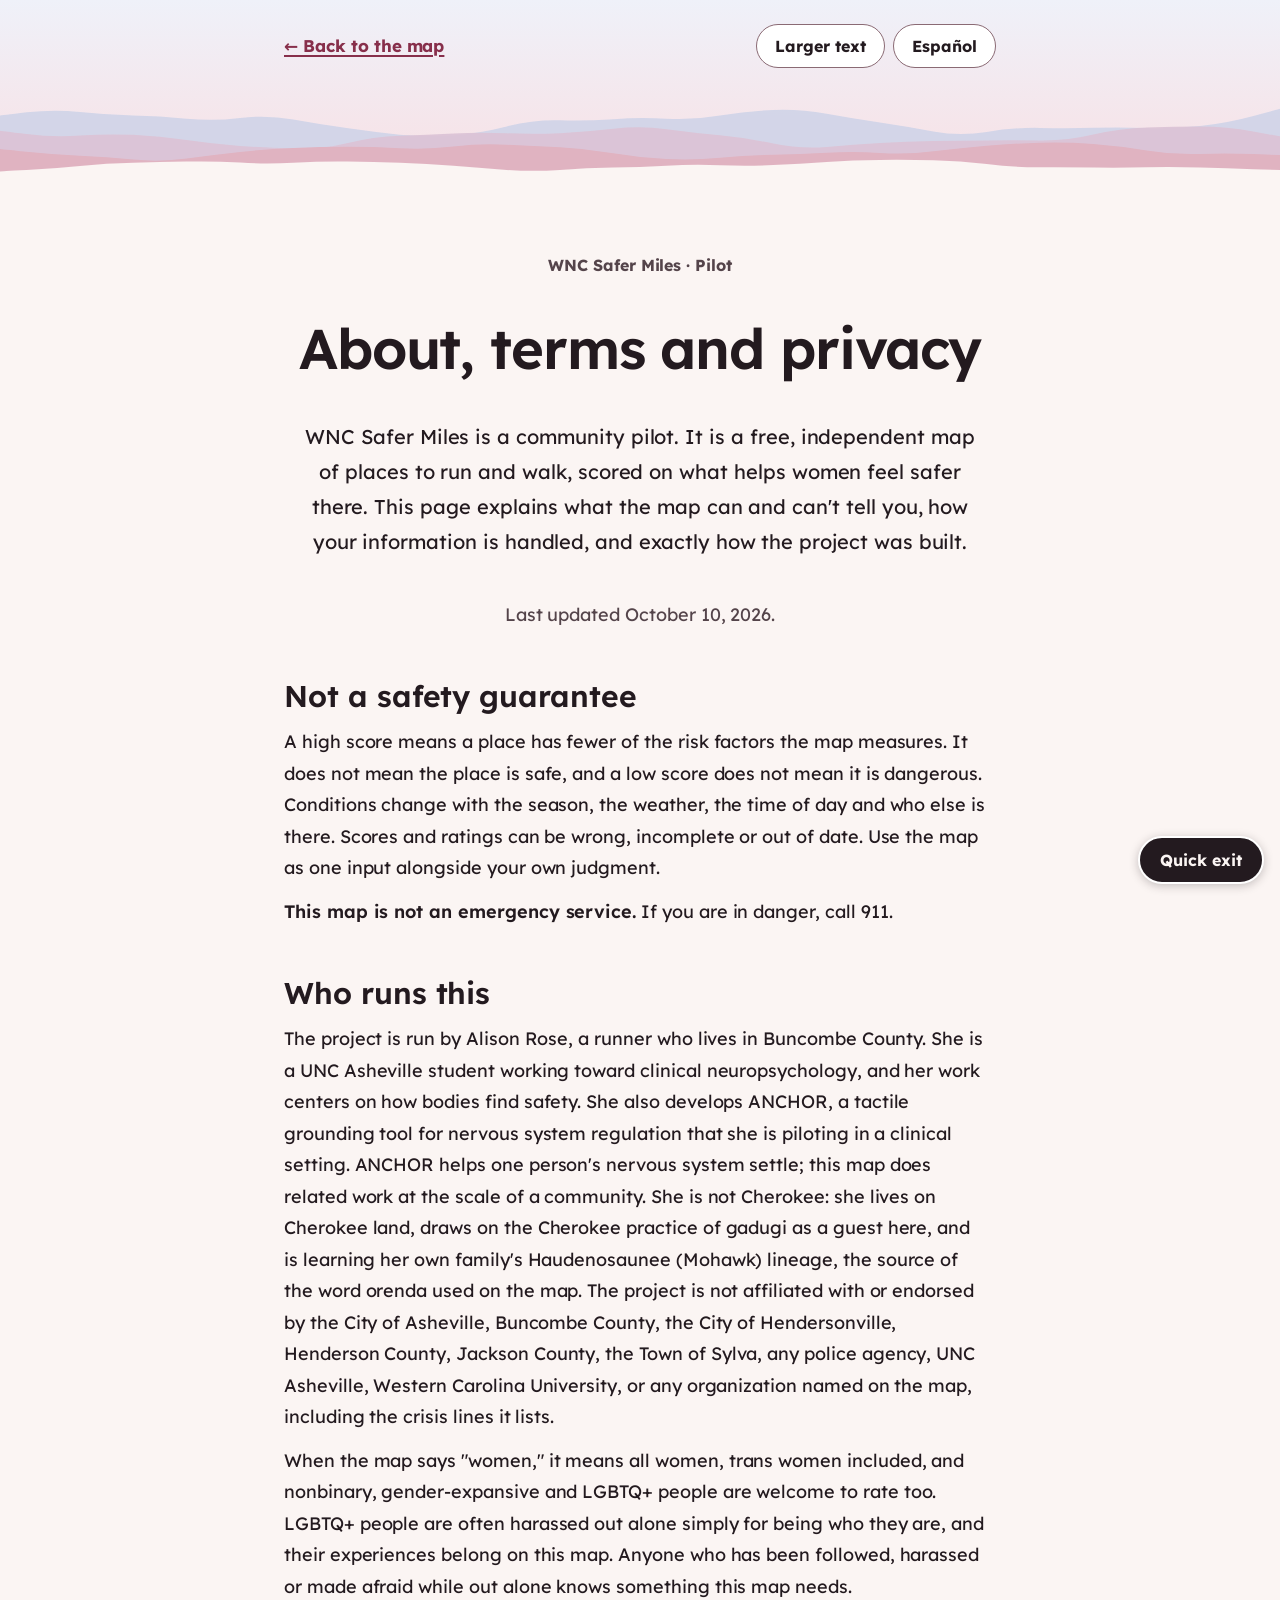
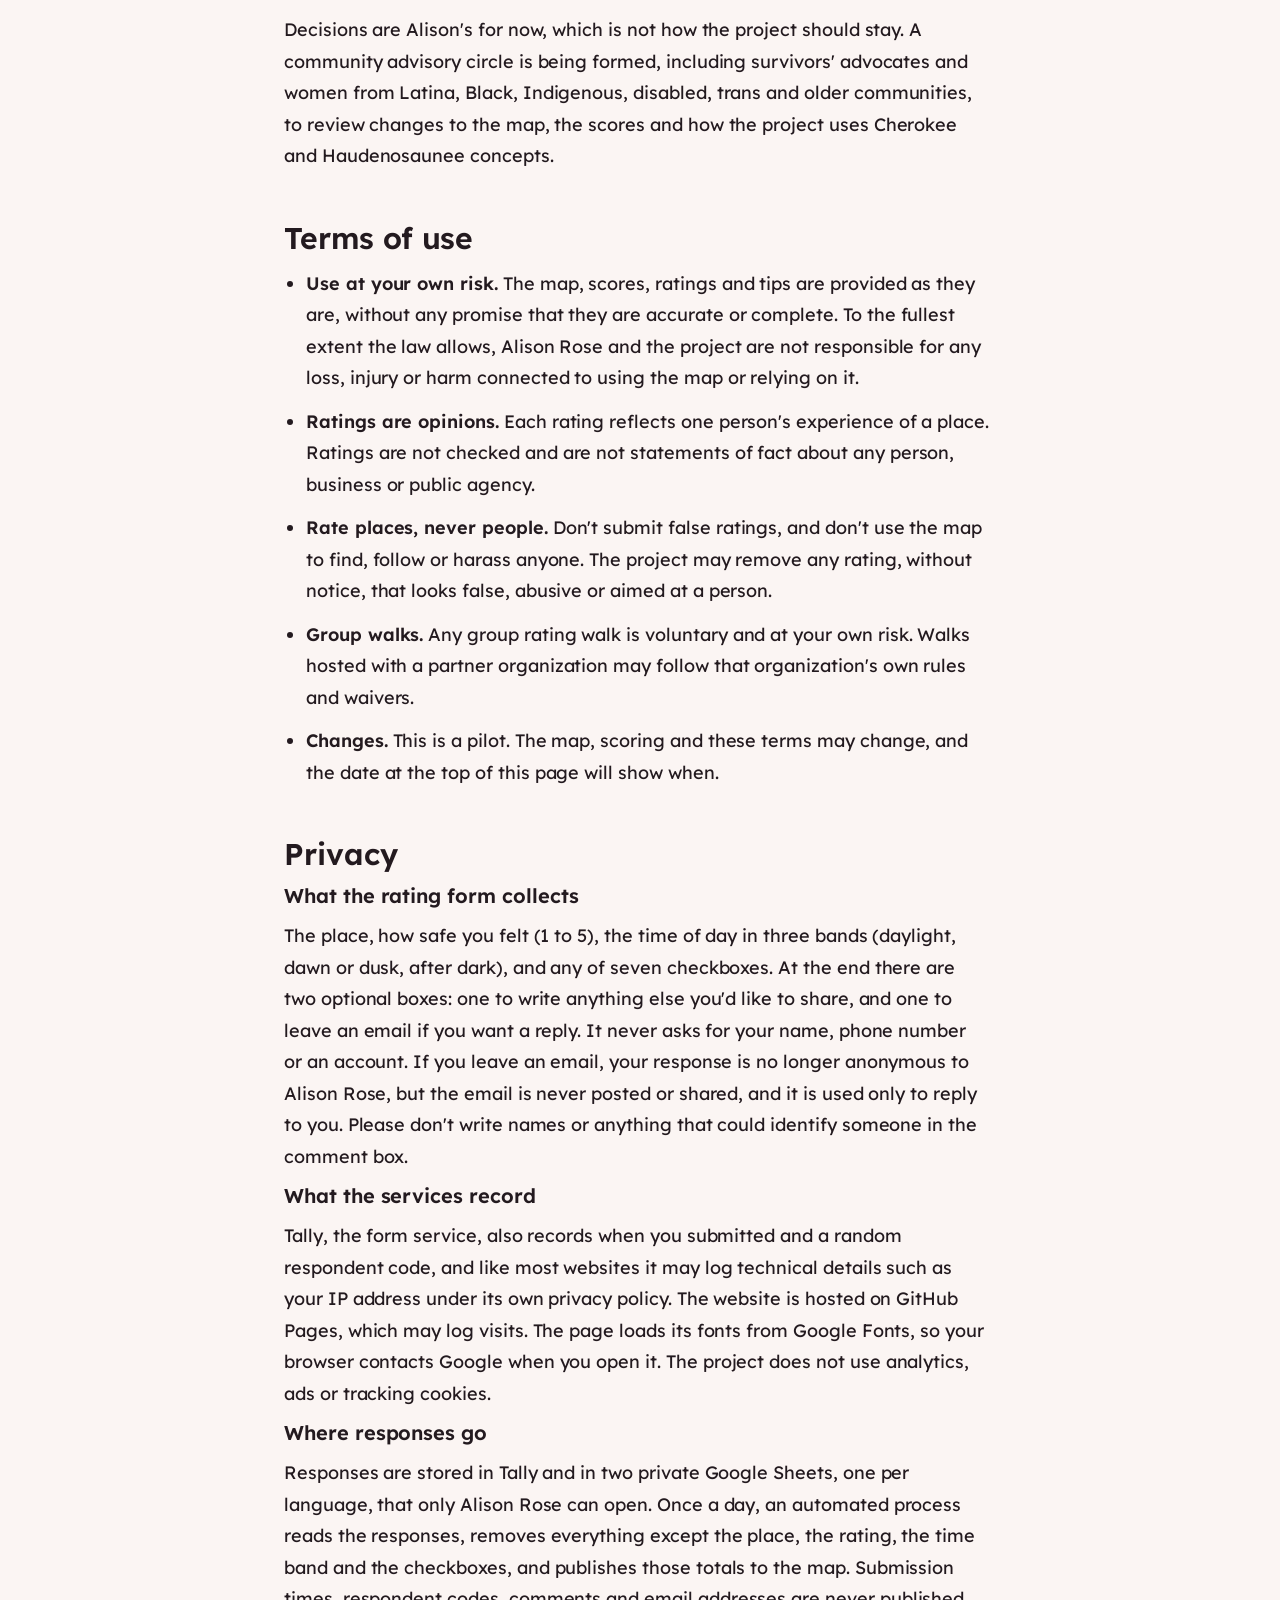
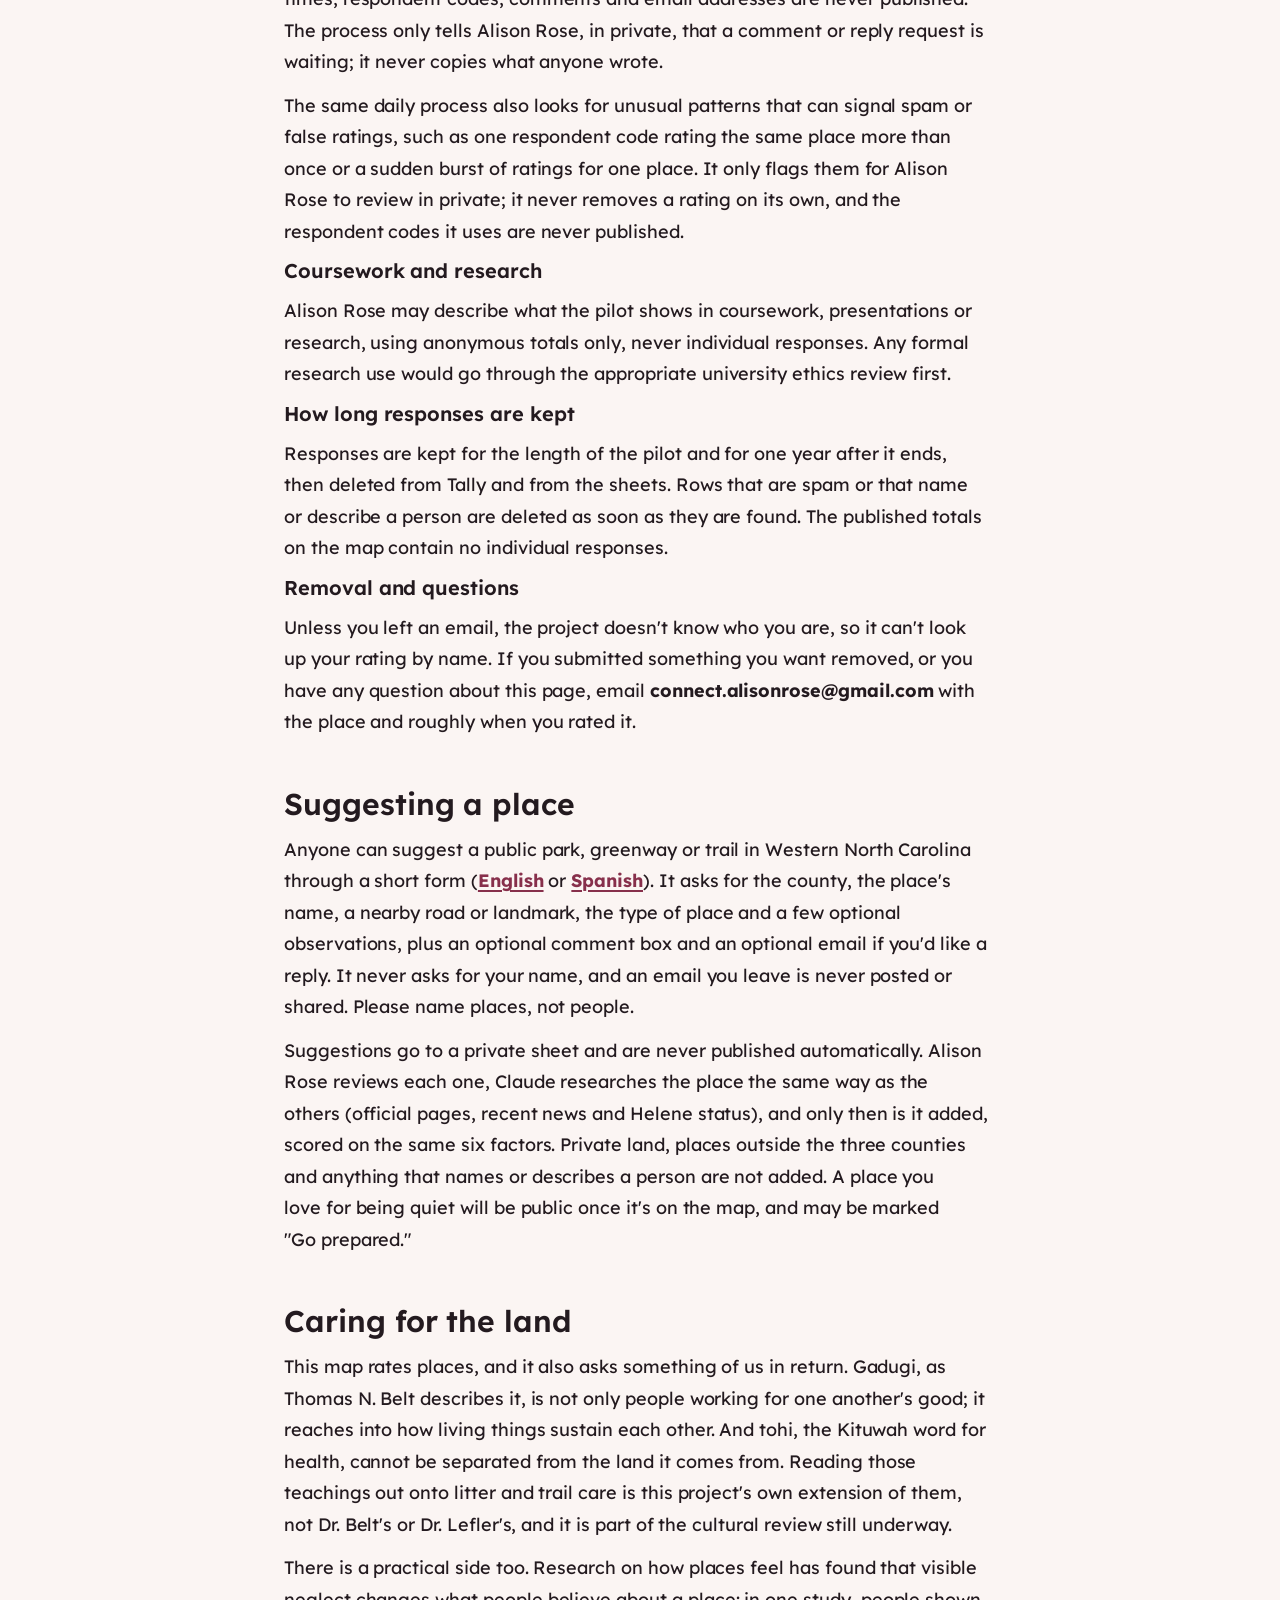
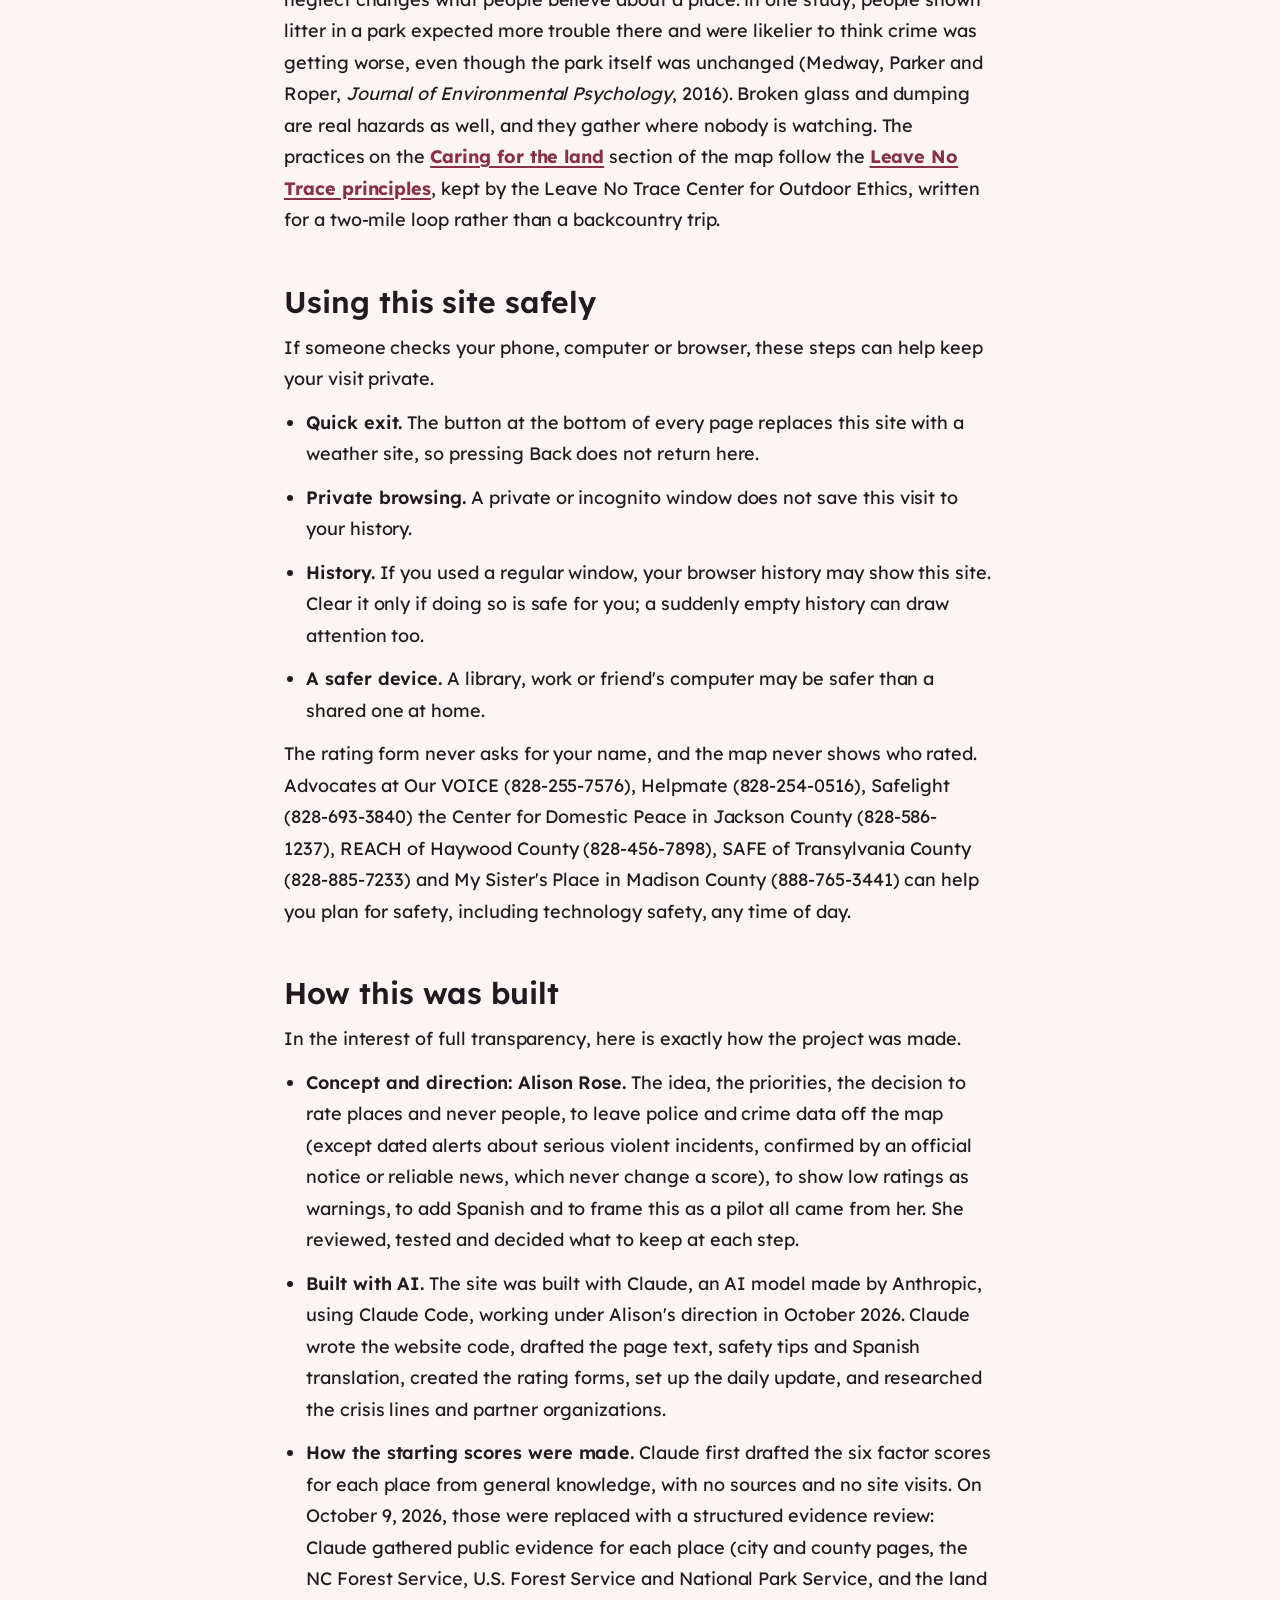
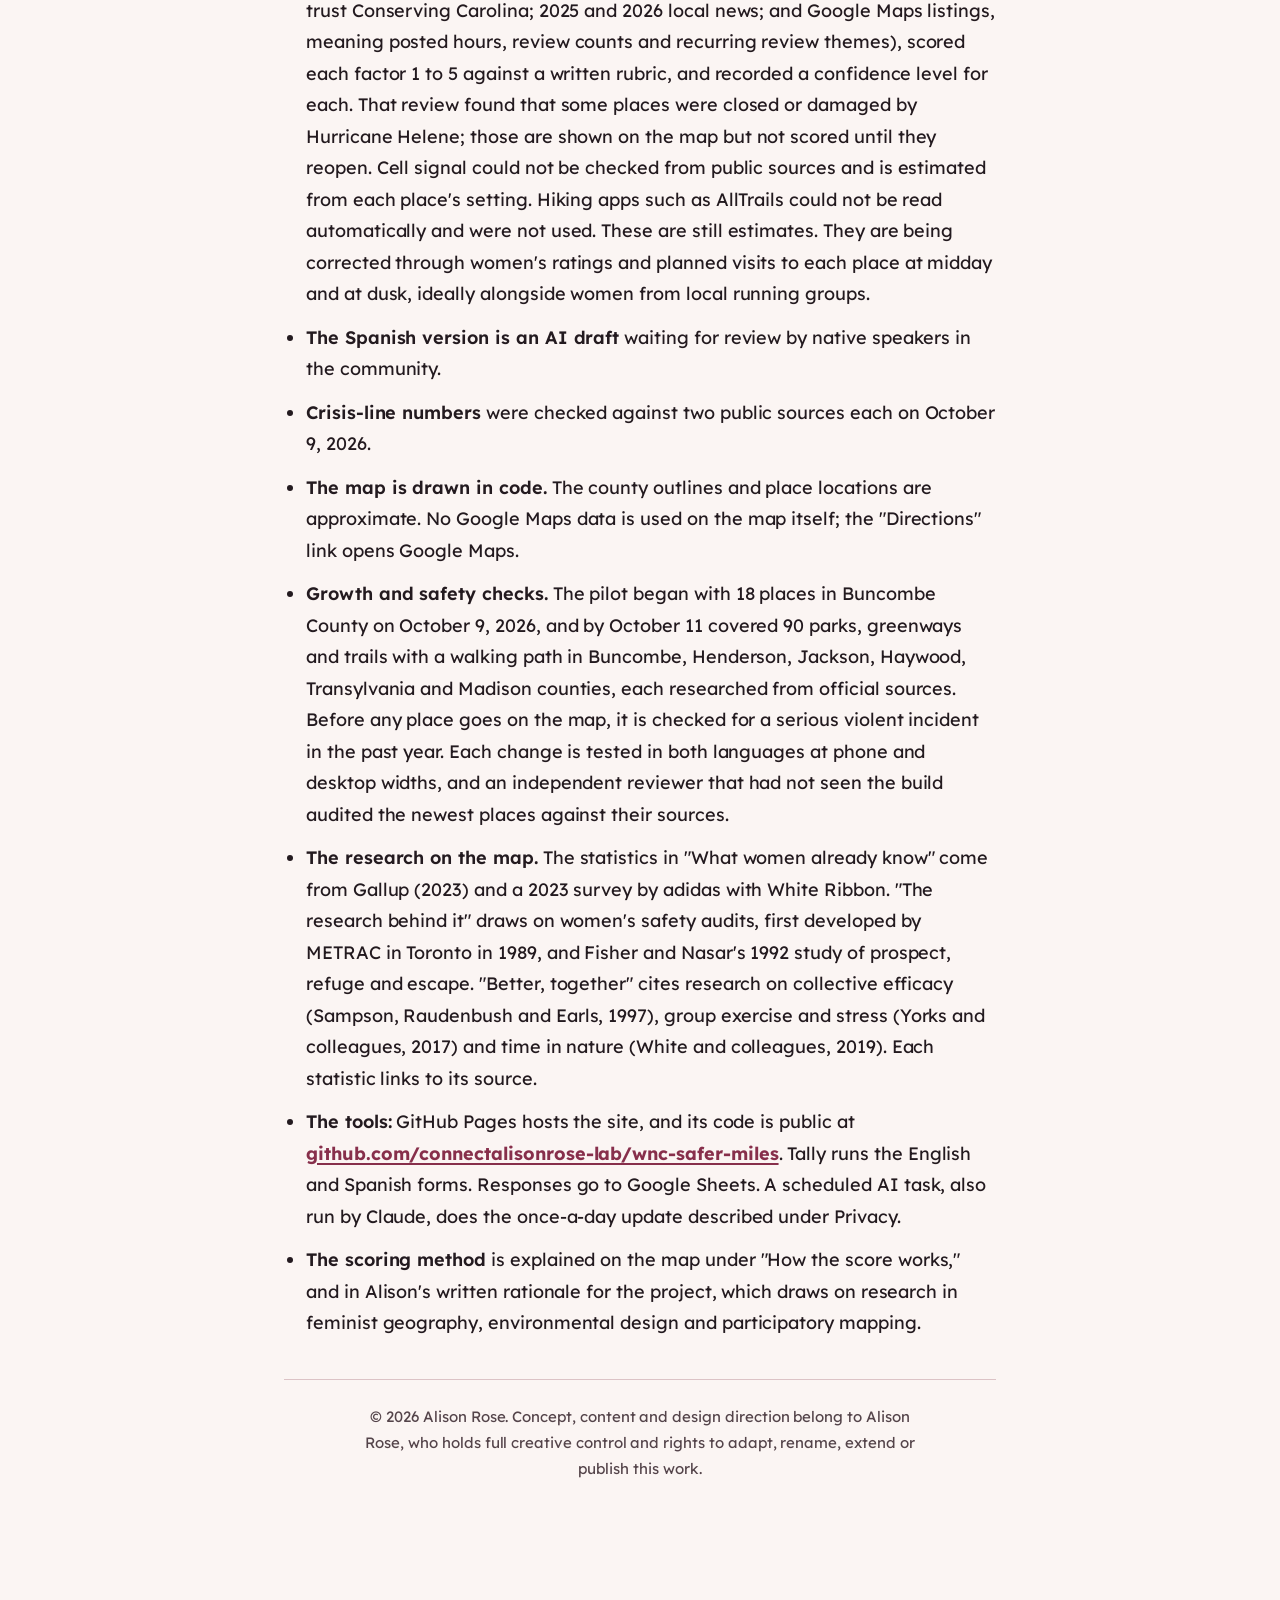
==== commit e5802a6c: "Add "Caring for the land" (EN/ES); Blue Ridge depth and wayfinding pass Content - New #land section " ====
--- a/about.html
+++ b/about.html
@@ -6,6 +6,20 @@
 <style>:root{color-scheme:light dark}body{margin:0;font:17px system-ui,sans-serif;background:#fbf5f3;color:#2b2226}@media (prefers-color-scheme:dark){body{background:#191416;color:#f6edef}}img{max-width:100%}[hidden]{display:none!important}</style>
 <title>About, terms and privacy · WNC Safer Miles</title>
 <meta name="description" content="A community map of parks, greenways and trails across Western North Carolina, scored on what makes them safer for women running or walking alone.">
+<meta name="theme-color" content="#872f4b">
+<link rel="icon" href="favicon.svg" type="image/svg+xml">
+<link rel="apple-touch-icon" href="apple-touch-icon.png">
+<link rel="canonical" href="https://connectalisonrose-lab.github.io/wnc-safer-miles/about.html">
+<meta property="og:type" content="website">
+<meta property="og:site_name" content="WNC Safer Miles">
+<meta property="og:title" content="About, terms and privacy · WNC Safer Miles">
+<meta property="og:description" content="A community map of parks, greenways and trails across Western North Carolina, scored on what makes them safer for women running or walking alone.">
+<meta property="og:url" content="https://connectalisonrose-lab.github.io/wnc-safer-miles/about.html">
+<meta property="og:image" content="https://connectalisonrose-lab.github.io/wnc-safer-miles/og-image.png">
+<meta property="og:image:width" content="1200">
+<meta property="og:image:height" content="630">
+<meta property="og:image:alt" content="WNC Safer Miles: a community map for women running or walking alone in Western North Carolina">
+<meta name="twitter:card" content="summary_large_image">
 <link rel="preconnect" href="https://fonts.googleapis.com">
 <link rel="stylesheet" href="https://fonts.googleapis.com/css2?family=Lexend:wght@400;600;700&display=swap">
 <style>
@@ -189,12 +203,13 @@
 .docfoot p{font-size:15px}
 
 /* ---------- Oct 17 redesign: matches the map page ---------- */
-:root{--sky1:#fdf4f2;--sky2:#f5dfe2;--r1:#eed3d8;--r2:#e3bfc8;--r3:#d7abb7}
-@media (prefers-color-scheme:dark){:root:not([data-theme="light"]){--sky1:#221a1e;--sky2:#2d2026;--r1:#3f2e37;--r2:#34262d;--r3:#2a1f25}}
-:root[data-theme="dark"]{--sky1:#221a1e;--sky2:#2d2026;--r1:#3f2e37;--r2:#34262d;--r3:#2a1f25}
+:root{--sky1:#eff1f9;--sky2:#f8e0e4;--r1:#ccd2e8;--r2:#dcc4d6;--r3:#e0b3c1}
+@media (prefers-color-scheme:dark){:root:not([data-theme="light"]){--sky1:#1b1a26;--sky2:#2d2026;--r1:#333852;--r2:#372a37;--r3:#2b2027}}
+:root[data-theme="dark"]{--sky1:#1b1a26;--sky2:#2d2026;--r1:#333852;--r2:#372a37;--r3:#2b2027}
 html,body{overflow-x:clip}
 .wrap.doc{padding-top:0}
 .docband{position:relative;isolation:isolate;padding:24px 0 112px}
+.ridges .r1{opacity:.82}.ridges .r2{opacity:.94}
 .docband::before{content:"";position:absolute;inset:0 calc(50% - 50vw);background:linear-gradient(180deg,var(--sky1),var(--sky2));z-index:-2}
 .docband .ridges{position:absolute;bottom:-1px;left:calc(50% - 50vw);width:100vw;height:96px;z-index:-1;display:block}
 .ridges .r1{fill:var(--r1)}.ridges .r2{fill:var(--r2)}.ridges .r3{fill:var(--r3)}.ridges .r4{fill:var(--bg)}
@@ -282,6 +297,12 @@
       <p>Suggestions go to a private sheet and are never published automatically. Alison Rose reviews each one, Claude researches the place the same way as the others (official pages, recent news and Helene status), and only then is it added, scored on the same six factors. Private land, places outside the three counties and anything that names or describes a person are not added. A place you love for being quiet will be public once it's on the map, and may be marked "Go prepared."</p>
     </section>
 
+    <section id="land-care">
+      <h2>Caring for the land</h2>
+      <p>This map rates places, and it also asks something of us in return. Gadugi, as Thomas N. Belt describes it, is not only people working for one another's good; it reaches into how living things sustain each other. And tohi, the Kituwah word for health, cannot be separated from the land it comes from. Reading those teachings out onto litter and trail care is this project's own extension of them, not Dr. Belt's or Dr. Lefler's, and it is part of the cultural review still underway.</p>
+      <p>There is a practical side too. Research on how places feel has found that visible neglect changes what people believe about a place: in one study, people shown litter in a park expected more trouble there and were likelier to think crime was getting worse, even though the park itself was unchanged (Medway, Parker and Roper, <i>Journal of Environmental Psychology</i>, 2016). Broken glass and dumping are real hazards as well, and they gather where nobody is watching. The practices on the <a href="index.html#land">Caring for the land</a> section of the map follow the <a href="https://www.nps.gov/articles/leave-no-trace-seven-principles.htm" target="_blank" rel="noopener">Leave No Trace principles</a>, kept by the Leave No Trace Center for Outdoor Ethics, written for a two-mile loop rather than a backcountry trip.</p>
+    </section>
+
     <section id="safe-use">
       <h2>Using this site safely</h2>
       <p>If someone checks your phone, computer or browser, these steps can help keep your visit private.</p>
@@ -367,6 +388,12 @@
       <h2>Cómo sugerir un lugar</h2>
       <p>Cualquier persona puede sugerir un parque, sendero verde o camino público en el oeste de Carolina del Norte con un formulario corto (<a href="https://tally.so/r/WOGNya" target="_blank" rel="noopener">español</a> o <a href="https://tally.so/r/MekbWp" target="_blank" rel="noopener">inglés</a>). Pide el condado, el nombre del lugar, un camino o punto de referencia cercano, el tipo de lugar y algunas observaciones opcionales, además de un espacio opcional para comentarios y un correo opcional si quiere una respuesta. Nunca pide su nombre, y el correo que deje nunca se publica ni se comparte. Por favor, nombre lugares, no personas.</p>
       <p>Las sugerencias van a una hoja privada y nunca se publican automáticamente. Alison Rose revisa cada una, Claude investiga el lugar igual que los demás (páginas oficiales, noticias recientes y estado después de Helene), y solo entonces se agrega, con puntaje según los mismos seis factores. No se agregan terrenos privados, lugares fuera de los tres condados ni nada que nombre o describa a una persona. Un lugar que usted quiere por ser tranquilo será público una vez que esté en el mapa, y puede quedar marcado como "Vaya preparada".</p>
+    </section>
+
+    <section id="land-care-es">
+      <h2>Cuidar la tierra</h2>
+      <p>Este mapa califica lugares y también pide algo a cambio. El gadugi, tal como lo describe Thomas N. Belt, no es solo gente trabajando por el bien de los demás: llega a la forma en que los seres vivos se sostienen unos a otros. Y el tohi, la palabra kituwah para la salud, no se puede separar de la tierra de la que viene. Extender esas enseñanzas a la basura y al cuidado de los senderos es una lectura propia de este proyecto, no del Dr. Belt ni de la Dra. Lefler, y forma parte de la revisión cultural que sigue en curso.</p>
+      <p>También hay un lado práctico. La investigación sobre cómo se perciben los lugares ha encontrado que el descuido visible cambia lo que la gente cree de un sitio: en un estudio, las personas a quienes se les mostró basura en un parque esperaban más problemas allí y eran más propensas a pensar que el delito estaba aumentando, aunque el parque fuera el mismo (Medway, Parker y Roper, <i>Journal of Environmental Psychology</i>, 2016). El vidrio roto y los tiraderos son además peligros reales, y se juntan donde nadie está mirando. Las prácticas de la sección <a href="index.html?lang=es#land">Cuidar la tierra</a> del mapa siguen los <a href="https://www.nps.gov/articles/leave-no-trace-seven-principles.htm" target="_blank" rel="noopener">principios de Leave No Trace</a>, que mantiene el Leave No Trace Center for Outdoor Ethics, escritos para una vuelta de dos millas y no para una expedición.</p>
     </section>
 
     <section id="safe-use-es">
@@ -439,7 +466,7 @@
   const b=document.createElement("button");b.type="button";b.className="qexit";b.id="qexit";
   function paint(){const es=(root.lang||"en").startsWith("es");
     b.textContent=es?"Salida rápida":"Quick exit";
-    b.setAttribute("aria-label",es?"Salir de este sitio de inmediato":"Leave this site immediately");}
+    b.setAttribute("aria-label",es?"Salida rápida: salir de este sitio de inmediato":"Quick exit: leave this site immediately");}
   b.addEventListener("click",()=>{try{history.replaceState(null,"",location.pathname.replace(/[^/]*$/,""));}catch(e){}
     try{window.top.location.replace("https://weather.com/");}catch(e){location.replace("https://weather.com/");}});
   document.body.appendChild(b);paint();
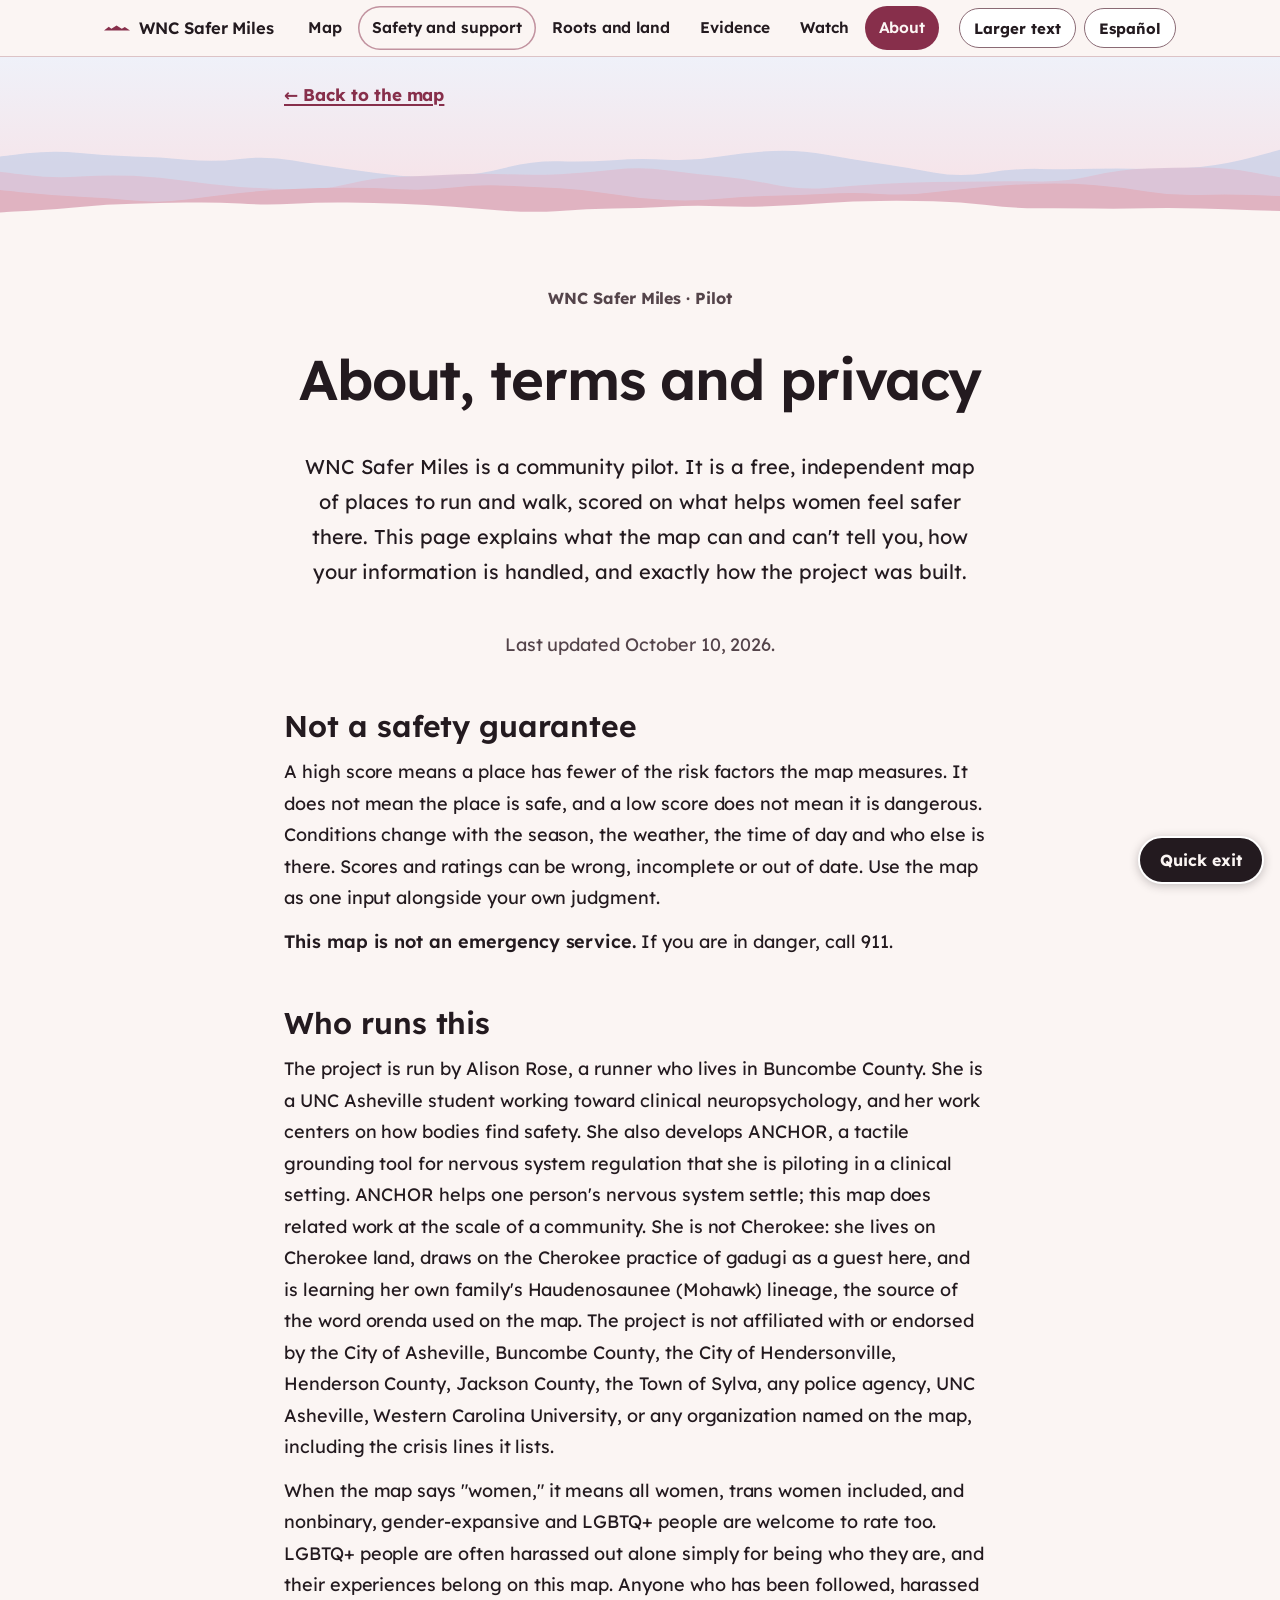
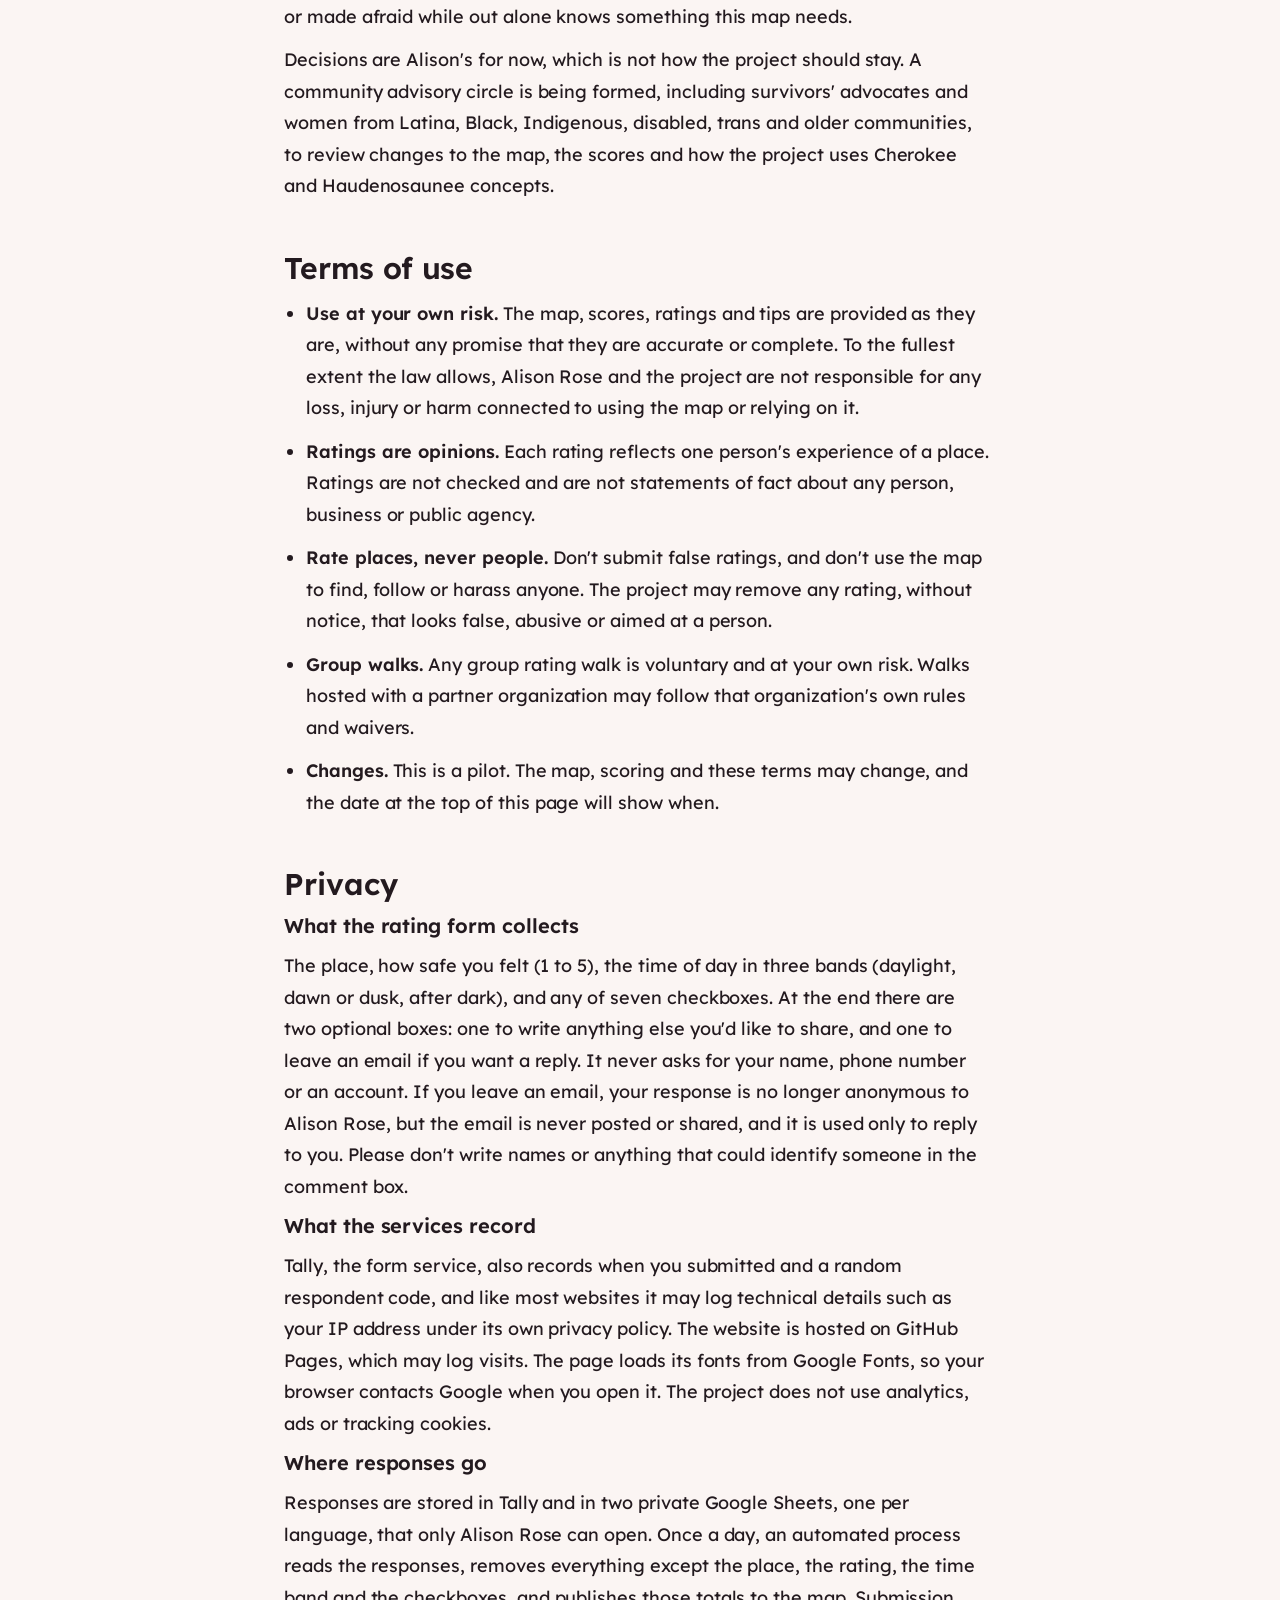
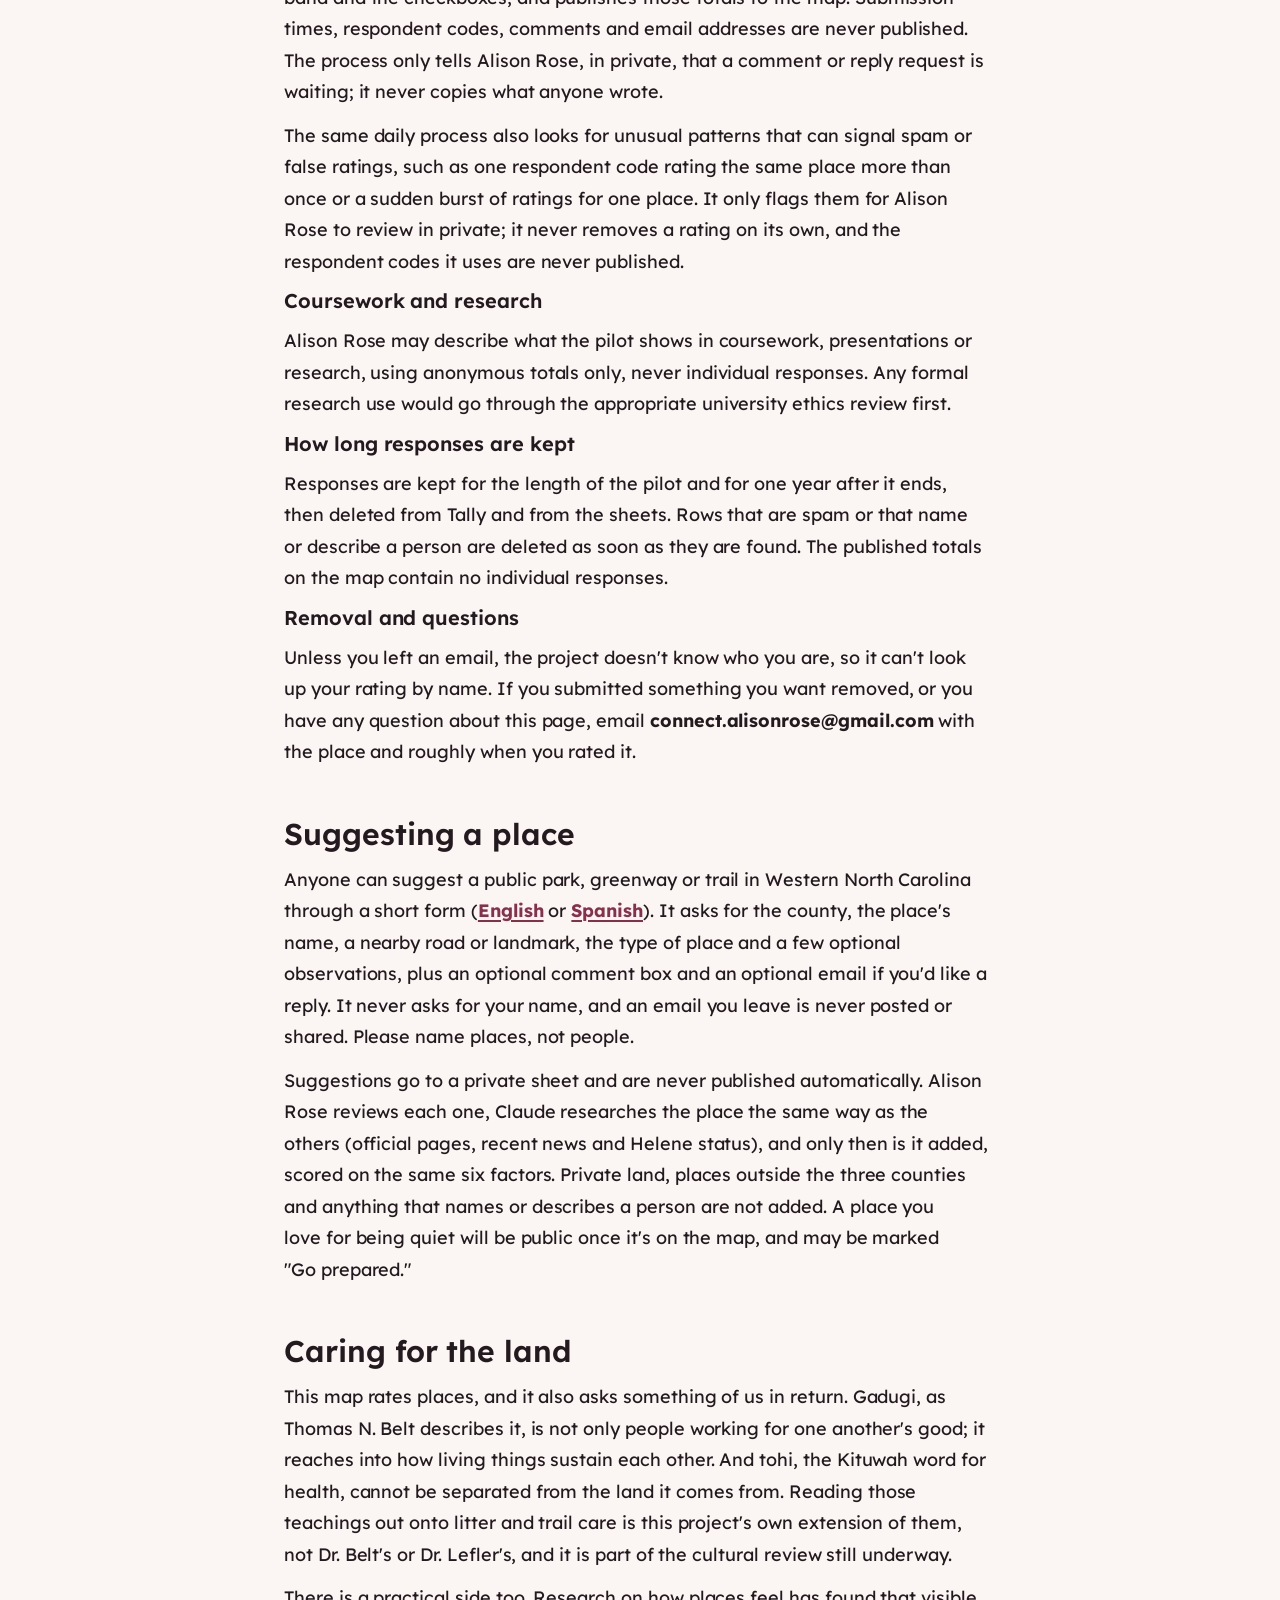
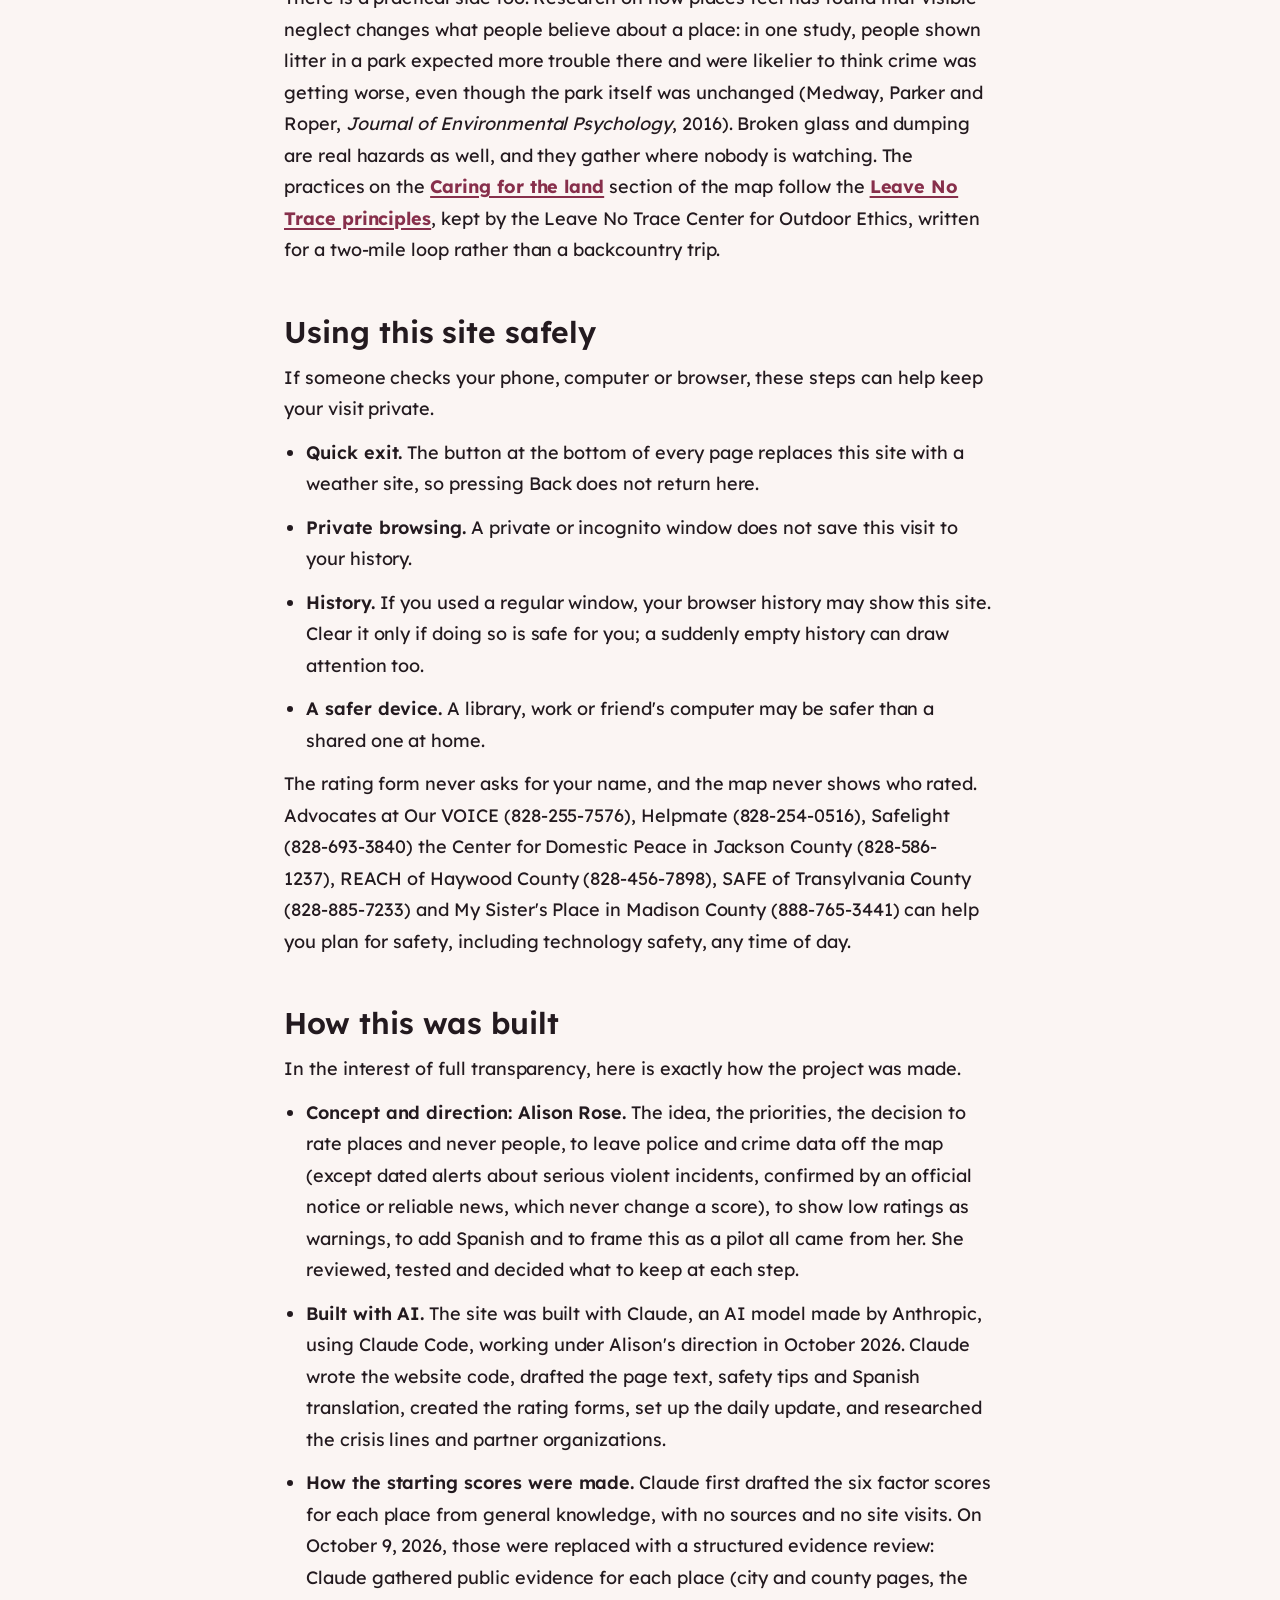
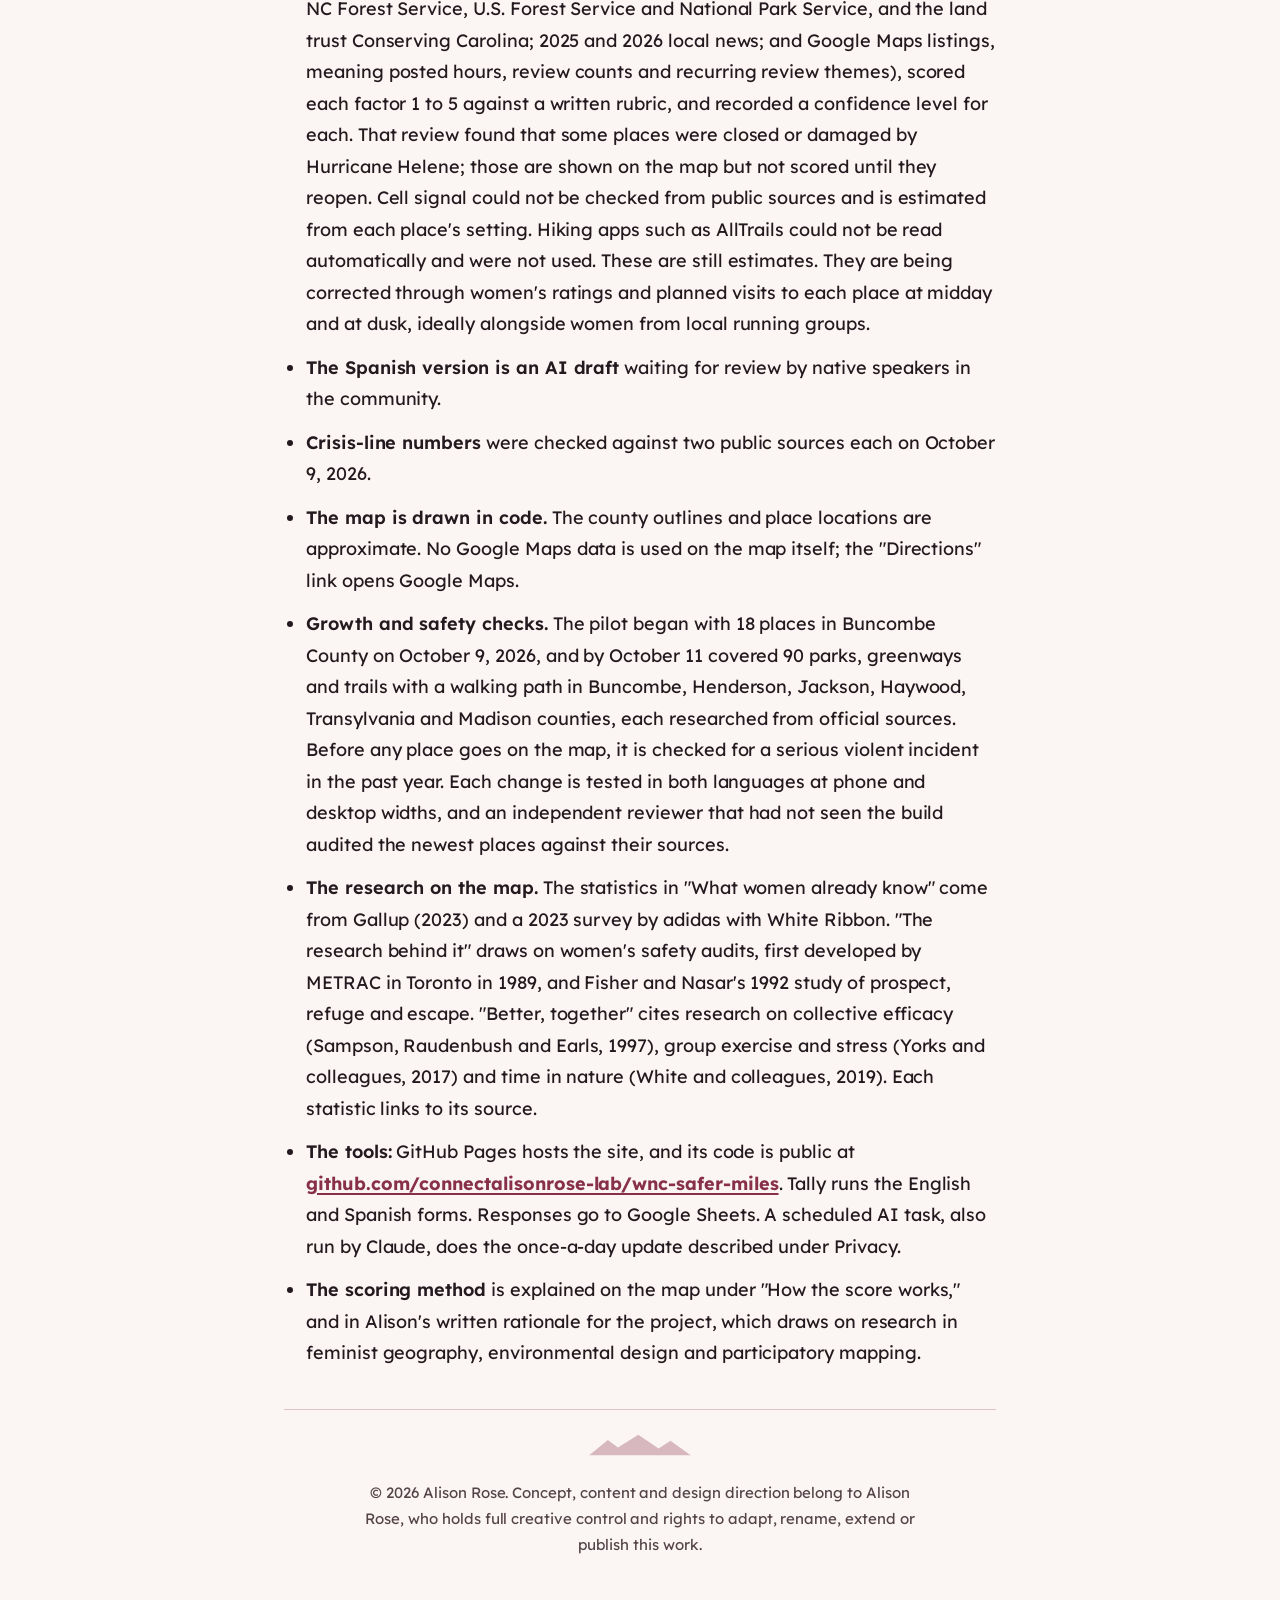
==== commit 41a105f0: "Split the site into six pages; shared stylesheet, script and nav bar The map page was 9,600px tall o" ====
--- a/about.html
+++ b/about.html
@@ -22,223 +22,29 @@
 <meta name="twitter:card" content="summary_large_image">
 <link rel="preconnect" href="https://fonts.googleapis.com">
 <link rel="stylesheet" href="https://fonts.googleapis.com/css2?family=Lexend:wght@400;600;700&display=swap">
-<style>
-/* WNC Safer Miles — design system (Oct 2026)
-   Calm and legible first. One typeface, Lexend, designed to make reading easier and faster (chosen by Alison Oct 17, 2026).
-   Palette: blush cream neutrals, dusty rose accent. 8px spacing rhythm, one grid, one bold moment (the "Rooted" terms). */
-:root{
-  --bg:#fbf5f3; --surface:#ffffff; --band:#f6e6e4; --ink:#231a1f; --muted:#54444a; --line:#dcc3c6;
-  --edge:#8a6a74; --tint:#f7e4e8;
-  --land:#f5e7e3; --river:#5b8da3; --accent:#872f4b;
-  --strong:#2a6b5c; --mixed:#8a6212; --caution:#775089;
-  --font:"Lexend",system-ui,-apple-system,"Segoe UI",sans-serif;
-  --display:var(--font); --body:var(--font); --mono:var(--font);
-  --s1:8px; --s2:16px; --s3:24px; --s4:40px; --s5:72px;
-  --r:12px; --max:1120px; --gut:24px;
-  color-scheme:light;
-}
-@media (prefers-color-scheme:dark){:root:not([data-theme="light"]){
-  --bg:#191416; --surface:#221b1e; --band:#2a2125; --ink:#f6edef; --muted:#cdbcc1; --line:#4d3c43;
-  --edge:#9c8089; --tint:#33252b;
-  --land:#251d21; --river:#5f93aa; --accent:#eaa7b7;
-  --strong:#5fc4a6; --mixed:#e4b157; --caution:#cba0d8; color-scheme:dark}}
-:root[data-theme="dark"]{
-  --bg:#191416; --surface:#221b1e; --band:#2a2125; --ink:#f6edef; --muted:#cdbcc1; --line:#4d3c43;
-  --edge:#9c8089; --tint:#33252b;
-  --land:#251d21; --river:#5f93aa; --accent:#eaa7b7;
-  --strong:#5fc4a6; --mixed:#e4b157; --caution:#cba0d8; color-scheme:dark}
-
-*,*::before,*::after{box-sizing:border-box}
-html{-webkit-text-size-adjust:100%}
-body{margin:0;background:var(--bg);color:var(--ink);font:400 17px/1.65 var(--font);font-variant-numeric:tabular-nums}
-.wrap{max-width:var(--max);margin:0 auto;padding:var(--s4) var(--gut) var(--s5);display:grid;gap:var(--s5)}
-@media (max-width:640px){:root{--gut:16px;--s5:48px}.wrap{padding-top:var(--s3)}}
-h1,h2,h3{font-family:var(--font);font-weight:700;margin:0;line-height:1.2;text-wrap:balance}
-h1{font-size:clamp(34px,6vw,54px);line-height:1.08;letter-spacing:-.015em}
-h2{font-size:clamp(25px,3.4vw,31px)}
-h3{font-size:21px}
-p{margin:0;max-width:64ch}
-a{color:var(--accent);font-weight:700;text-underline-offset:3px;text-decoration-thickness:1.5px}
-strong,b{font-weight:700}
-button{font-family:var(--font)}
-:focus-visible{outline:3px solid var(--accent);outline-offset:3px;border-radius:4px}
-.sr{position:absolute;width:1px;height:1px;overflow:hidden;clip:rect(0 0 0 0);white-space:nowrap}
-.skip{position:absolute;left:16px;top:-60px;background:var(--ink);color:var(--bg);padding:10px 14px;border-radius:8px;z-index:10}
-.skip:focus{top:calc(env(safe-area-inset-top,0px) + 8px)}
-.note,.hint{color:var(--muted);font-size:17px}
-.fine{color:var(--muted);font-size:15px}
-.section-head{display:grid;gap:var(--s1);margin-bottom:var(--s3)}
-
-/* ---------- Header ---------- */
-header{display:grid;gap:var(--s3)}
-.topbar{display:flex;justify-content:space-between;align-items:center;gap:var(--s2);flex-wrap:wrap}
-.eyebrow{font-size:16px;color:var(--muted)}
-.tools{display:flex;gap:var(--s1);flex-wrap:wrap}
-.langbtn,.sizebtn,.chip{font:700 16px var(--font);min-height:44px;padding:8px 18px;border-radius:999px;border:1.5px solid var(--edge);background:var(--surface);color:var(--ink);cursor:pointer}
-.sizebtn[aria-pressed="true"],.chip[aria-pressed="true"]{background:var(--ink);color:var(--bg);border-color:var(--ink)}
-.title{display:grid;gap:var(--s2)}
-header .lede{font-size:clamp(19px,2.2vw,22px);line-height:1.55;max-width:46ch}
-.facts{display:grid;grid-template-columns:repeat(3,minmax(0,1fr));gap:var(--s2);list-style:none;margin:0;padding:0}
-@media (max-width:820px){.facts{grid-template-columns:1fr}}
-.facts li{background:var(--surface);border:1px solid var(--line);border-radius:var(--r);padding:var(--s2) 20px;font-size:16px;line-height:1.55}
-.facts li strong{display:block;font-size:18px;margin-bottom:2px}
-details.more{font-size:16px;color:var(--muted)}
-details.more summary{cursor:pointer;font-weight:700;color:var(--accent);min-height:44px;display:inline-flex;align-items:center}
-details.more p{margin-top:var(--s1);max-width:72ch}
-
-/* ---------- Map + panel ---------- */
-.toolbar{display:grid;grid-template-columns:minmax(220px,340px) 1fr;gap:var(--s2);align-items:end;margin-bottom:var(--s2)}
-@media (max-width:820px){.toolbar{grid-template-columns:1fr}}
-.pick{display:grid;gap:6px;font-weight:700;font-size:16px}
-.pick select{font:400 17px var(--font);min-height:48px;padding:10px 14px;border:1.5px solid var(--line);border-radius:10px;background:var(--surface);color:var(--ink);width:100%}
-.filters{display:flex;flex-wrap:wrap;gap:var(--s1)}
-.main{display:grid;grid-template-columns:minmax(0,7fr) minmax(0,5fr);gap:var(--s3);align-items:start}
-@media (max-width:900px){.main{grid-template-columns:1fr}}
-.mapbox{background:var(--surface);border:1px solid var(--line);border-radius:var(--r);padding:var(--s2);display:grid;gap:var(--s2);min-width:0}
-.mapbox .hint{font-size:15px}
-svg.map{width:100%;height:auto;display:block}
-.county{fill:var(--land);stroke:var(--muted);stroke-width:1.5;stroke-dasharray:6 5}
-.river{fill:none;stroke:var(--river);stroke-width:3;stroke-linecap:round;stroke-linejoin:round}
-.town{font:400 22px var(--font);fill:var(--muted)}
-.pin{cursor:pointer}
-.pin .dot{stroke:var(--surface);stroke-width:3}
-.pin.sel .dot{stroke:var(--ink);stroke-width:4}
-.pin .num{font:700 17px var(--font);fill:var(--surface);pointer-events:none}
-.pin .lbl{font:700 20px var(--font);fill:var(--ink);paint-order:stroke;stroke:var(--surface);stroke-width:6px;stroke-linejoin:round;pointer-events:none}
-.pin.dim{opacity:.25;pointer-events:none}
-@media (prefers-reduced-motion:no-preference){.pin .halo{transition:opacity .2s}}
-.legend{display:flex;flex-wrap:wrap;gap:var(--s1) var(--s3);font-size:15px}
-.legend>span{display:inline-flex;align-items:center;gap:8px}
-.sw{width:14px;height:14px;border-radius:50%;display:inline-block;flex:none}
-
-.panel{background:var(--surface);border:1px solid var(--line);border-radius:var(--r);padding:var(--s3);display:grid;gap:var(--s2);min-width:0;scroll-margin-top:var(--s2)}
-@media (min-width:901px){.panel{position:sticky;top:var(--s2);max-height:calc(100vh - 32px);overflow:auto}}
-.panel>.eyebrow{font-size:15px}
-.panel h2{font-size:28px}
-.scoreline{display:flex;align-items:center;gap:var(--s2);flex-wrap:wrap}
-.score{font:700 52px/1 var(--font)}
-.band{font:700 15px var(--font);padding:5px 14px;border-radius:999px;color:var(--ink)}
-.b-strong{background:color-mix(in srgb,var(--strong) 18%,var(--surface));box-shadow:inset 0 0 0 1.5px var(--strong)}
-.b-mixed{background:color-mix(in srgb,var(--mixed) 18%,var(--surface));box-shadow:inset 0 0 0 1.5px var(--mixed)}
-.b-caution{background:color-mix(in srgb,var(--caution) 16%,var(--surface));box-shadow:inset 0 0 0 1.5px var(--caution)}
-.factors{display:grid;gap:10px}
-.f{display:grid;grid-template-columns:132px 1fr 36px;gap:12px;align-items:center;font-size:16px}
-.bar{height:10px;background:var(--line);border-radius:5px;overflow:hidden}
-.bar i{display:block;height:100%;background:var(--accent);border-radius:5px}
-.f b{text-align:right;font-size:16px}
-.layer{border-top:1px solid var(--line);padding-top:var(--s2);display:grid;gap:var(--s1)}
-.layer .status{font-weight:700;font-size:17px}
-.layer ul{margin:0;padding-left:20px;display:grid;gap:6px}
-.mini{font:700 32px/1 var(--font)}
-.mini small{font-size:16px;color:var(--muted)}
-.tags{display:flex;flex-wrap:wrap;gap:var(--s1)}
-.tag{font-size:15px;border:1px solid var(--line);border-radius:999px;padding:4px 12px}
-.tag b{margin-left:4px}
-.warn{border-left:4px solid var(--caution);border-radius:0 10px 10px 0;padding:12px 16px;font-size:16px;background:color-mix(in srgb,var(--caution) 9%,var(--surface))}
-.warn b{display:block}
-.save{display:inline-flex;align-items:center;justify-self:start;font:700 17px var(--font);min-height:52px;padding:12px 24px;border-radius:10px;background:var(--accent);color:var(--surface);text-decoration:none}
-
-/* ---------- Places list ---------- */
-.list{columns:2 360px;column-gap:var(--s3)}
-.list .area{font:700 18px var(--font);margin:var(--s3) 0 var(--s1);padding:0;color:var(--ink);break-after:avoid}
-.list .area:first-child{margin-top:0}
-.row{display:grid;grid-template-columns:32px minmax(0,1fr) auto;gap:var(--s2);align-items:center;width:100%;padding:12px 16px;margin-bottom:var(--s1);background:var(--surface);border:1px solid var(--line);border-radius:10px;text-align:left;color:var(--ink);font:inherit;cursor:pointer;break-inside:avoid}
-.row:hover,.row.sel{border-color:var(--accent);box-shadow:inset 0 0 0 1px var(--accent)}
-.row .n{font-weight:700;color:var(--muted)}
-.row .nm{font-weight:700}
-.row .ty{display:block;font-size:15px;color:var(--muted);font-weight:400}
-.row .sc{font-weight:700;font-size:18px;display:flex;align-items:center;gap:8px}
-
-/* ---------- Tips ---------- */
-.tips-head .eyebrow{display:none}
-.tip-grid{display:grid;grid-template-columns:repeat(6,minmax(0,1fr));gap:var(--s2)}
-.tip{grid-column:span 2;background:var(--surface);border:1px solid var(--line);border-radius:var(--r);padding:var(--s3);display:grid;gap:12px;align-content:start;min-width:0}
-.tip:nth-child(4),.tip:nth-child(5){grid-column:span 3}
-.tip.help{grid-column:1/-1}
-@media (max-width:980px){.tip,.tip:nth-child(4),.tip:nth-child(5){grid-column:span 3}.tip:nth-child(5){grid-column:1/-1}}
-@media (max-width:640px){.tip-grid{grid-template-columns:1fr}.tip,.tip:nth-child(4),.tip:nth-child(5){grid-column:auto}}
-.tip ul{margin:0;padding-left:20px;display:grid;gap:12px}
-.tip.help{background:var(--band);border-color:transparent}
-.tip .lines{list-style:none;padding:0;display:grid;grid-template-columns:repeat(auto-fit,minmax(min(100%,420px),1fr));column-gap:var(--s4);gap:0 var(--s4)}
-.tip .lines li{display:flex;flex-wrap:wrap;justify-content:space-between;align-items:center;gap:12px;padding:14px 0;border-bottom:1px solid var(--line)}
-.tip .lines span{display:grid;flex:1 1 200px;font-weight:700;font-size:17px}
-.tip .lines small{font-weight:400;color:var(--muted);font-size:15px}
-.tip .lines a{font:700 18px var(--font);background:var(--surface);border:1.5px solid var(--accent);border-radius:999px;padding:10px 18px;min-height:44px;min-width:76px;display:inline-flex;align-items:center;justify-content:center;text-decoration:none;white-space:nowrap}
-
-/* ---------- Rooted (the one bold moment) ---------- */
-.rooted{background:var(--band);border-radius:var(--r);padding:var(--s4) clamp(20px,4vw,48px);display:grid;gap:var(--s3)}
-.rooted-grid{display:grid;grid-template-columns:repeat(2,minmax(0,1fr));gap:var(--s4)}
-@media (max-width:760px){.rooted-grid{grid-template-columns:1fr;gap:var(--s3)}}
-.rooted .term{font:700 clamp(40px,6vw,60px)/1 var(--font);color:var(--accent);letter-spacing:-.01em}
-.rooted .sub{font-size:16px;color:var(--muted);margin:6px 0 var(--s2)}
-.rooted p.body{font-size:18px;line-height:1.7}
-
-/* ---------- Explainers ---------- */
-.cols{display:grid;grid-template-columns:repeat(3,minmax(0,1fr));gap:var(--s4)}
-@media (max-width:900px){.cols{grid-template-columns:1fr;gap:var(--s3)}}
-.cols section{display:grid;gap:var(--s1);align-content:start;border-top:2px solid var(--ink);padding-top:var(--s2)}
-.cols ul{margin:0;padding-left:20px;display:grid;gap:4px}
-
-footer{border-top:1px solid var(--line);padding-top:var(--s3);font-size:15px;color:var(--muted);display:grid;gap:var(--s1)}
-
-.qexit{position:fixed;right:16px;bottom:calc(16px + env(safe-area-inset-bottom,0px));z-index:20;font:700 16px var(--font);min-height:48px;padding:10px 20px;border-radius:999px;border:2px solid var(--surface);background:var(--ink);color:var(--bg);cursor:pointer;box-shadow:0 2px 10px color-mix(in srgb,var(--ink) 25%,transparent)}
-.qexit:focus-visible{outline:3px solid var(--accent);outline-offset:3px}
-.docfoot{padding-bottom:72px}
-
-/* ---------- Larger text ---------- */
-html[data-size="large"] .wrap{zoom:1.18}
-
-/* ---------- About page ---------- */
-.doc{max-width:760px}
-.doc article{display:grid;gap:var(--s4)}
-.doc section{display:grid;gap:12px}
-.doc h2{font-size:27px}
-.doc h3{font-size:20px}
-.doc p,.doc li{font-size:18px;line-height:1.75}
-.doc ul{margin:0;padding-left:22px;display:grid;gap:12px}
-.doc .lede{font-size:20px}
-.back{font-size:17px}
-.mail{font-weight:700;user-select:all}
-.docfoot{border-top:1px solid var(--line);padding-top:var(--s3);font-size:15px;color:var(--muted)}
-.docfoot p{font-size:15px}
-
-/* ---------- Oct 17 redesign: matches the map page ---------- */
-:root{--sky1:#eff1f9;--sky2:#f8e0e4;--r1:#ccd2e8;--r2:#dcc4d6;--r3:#e0b3c1}
-@media (prefers-color-scheme:dark){:root:not([data-theme="light"]){--sky1:#1b1a26;--sky2:#2d2026;--r1:#333852;--r2:#372a37;--r3:#2b2027}}
-:root[data-theme="dark"]{--sky1:#1b1a26;--sky2:#2d2026;--r1:#333852;--r2:#372a37;--r3:#2b2027}
-html,body{overflow-x:clip}
-.wrap.doc{padding-top:0}
-.docband{position:relative;isolation:isolate;padding:24px 0 112px}
-.ridges .r1{opacity:.82}.ridges .r2{opacity:.94}
-.docband::before{content:"";position:absolute;inset:0 calc(50% - 50vw);background:linear-gradient(180deg,var(--sky1),var(--sky2));z-index:-2}
-.docband .ridges{position:absolute;bottom:-1px;left:calc(50% - 50vw);width:100vw;height:96px;z-index:-1;display:block}
-.ridges .r1{fill:var(--r1)}.ridges .r2{fill:var(--r2)}.ridges .r3{fill:var(--r3)}.ridges .r4{fill:var(--bg)}
-.docband .topbar{align-items:center}
-.doc article>.eyebrow,.doc article>h1,.doc article>.lede,.doc article>h1+.lede+.note{text-align:center;margin-inline:auto}
-.doc article>.eyebrow{font-weight:700}
-.doc article>.lede{max-width:56ch}
-.doc h1{font-size:clamp(36px,5.6vw,56px);letter-spacing:-.02em}
-.doc h2{font-size:clamp(25px,3vw,30px)}
-.doc section{padding-top:8px}
-.docfoot{text-align:center;border-top:1.5px solid var(--line)}
-.docfoot p{max-width:64ch;margin-inline:auto}
-p,li{text-wrap:pretty}
-@media (max-width:640px){.docband{padding-bottom:80px}.docband .ridges{height:64px}}
-/* Lexend: semibold headings and emphasis read softer than bold */
-h1,h2,h3,h4,b,strong{font-weight:600}
-body{letter-spacing:-.003em}
-@media (prefers-reduced-motion:reduce){*{transition:none!important;animation:none!important;scroll-behavior:auto!important}}
-</style>
+<link rel="stylesheet" href="site.css">
 </head>
 <body>
 <a class="skip" href="#content" data-l="en">Skip to content</a>
 <a class="skip" href="#content" data-l="es" lang="es" hidden>Ir al contenido</a>
+<nav class="sitenav" aria-label="WNC Safer Miles">
+  <div class="sitenav-in">
+    <a class="brand" data-p="./" href="./">WNC Safer Miles</a>
+    <ul>
+        <li><a class="navlink" data-p="./" data-en="Map" data-es="Mapa" href="./">Map</a></li>
+        <li><a class="navlink nav-help" data-p="help.html" data-en="Safety and support" data-es="Seguridad y apoyo" href="help.html">Safety and support</a></li>
+        <li><a class="navlink" data-p="roots.html" data-en="Roots and land" data-es="Raíces y tierra" href="roots.html">Roots and land</a></li>
+        <li><a class="navlink" data-p="evidence.html" data-en="Evidence" data-es="Evidencia" href="evidence.html">Evidence</a></li>
+        <li><a class="navlink" data-p="watch.html" data-en="Watch" data-es="Video" href="watch.html">Watch</a></li>
+        <li><a class="navlink" data-p="about.html" data-en="About" data-es="Acerca de" href="about.html" aria-current="page">About</a></li>
+    </ul>
+    <button class="langbtn" id="langbtn" type="button" lang="es">Español</button>
+  </div>
+</nav>
 <div class="wrap doc">
   <header class="docband">
     <div class="topbar">
-      <a class="back" href="./" data-l="en">← Back to the map</a>
-      <a class="back" href="./?lang=es" data-l="es" lang="es" hidden>← Volver al mapa</a>
-      <button class="langbtn" id="langbtn" type="button" lang="es">Español</button>
+      <a class="back" data-p="./" href="./" data-en="← Back to the map" data-es="← Volver al mapa">← Back to the map</a>
     </div>
     <svg class="ridges" viewBox="0 0 1440 180" preserveAspectRatio="none" aria-hidden="true" focusable="false"><path class="r1" d="M0 180 L0 57.4 Q0.0 57.4 30.0 51.3 Q60.0 45.3 90.0 50.6 Q120.0 55.9 150.0 57.0 Q180.0 58.1 210.0 63.1 Q240.0 68.0 270.0 61.8 Q300.0 55.7 330.0 64.5 Q360.0 73.4 390.0 80.8 Q420.0 88.2 450.0 93.1 Q480.0 97.9 510.0 94.2 Q540.0 90.5 570.0 77.7 Q600.0 64.9 630.0 66.2 Q660.0 67.5 690.0 64.0 Q720.0 60.5 750.0 63.2 Q780.0 65.8 810.0 57.2 Q840.0 48.7 870.0 46.8 Q900.0 44.9 930.0 53.8 Q960.0 62.8 990.0 70.4 Q1020.0 77.9 1050.0 87.1 Q1080.0 96.3 1110.0 87.9 Q1140.0 79.5 1170.0 80.4 Q1200.0 81.4 1230.0 80.3 Q1260.0 79.1 1290.0 80.6 Q1320.0 82.1 1350.0 76.9 Q1380.0 71.8 1410.0 58.2 L1440 44.6 L1440 180 Z"/><path class="r2" d="M0 180 L0 85.7 Q0.0 85.7 30.0 92.0 Q60.0 98.4 90.0 94.9 Q120.0 91.3 150.0 93.5 Q180.0 95.8 210.0 103.3 Q240.0 110.8 270.0 114.2 Q300.0 117.7 330.0 119.4 Q360.0 121.2 390.0 109.1 Q420.0 97.0 450.0 95.1 Q480.0 93.2 510.0 90.8 Q540.0 88.3 570.0 90.5 Q600.0 92.6 630.0 90.3 Q660.0 87.9 690.0 82.1 Q720.0 76.2 750.0 82.8 Q780.0 89.4 810.0 94.4 Q840.0 99.3 870.0 109.7 Q900.0 120.1 930.0 116.1 Q960.0 112.1 990.0 108.9 Q1020.0 105.8 1050.0 105.2 Q1080.0 104.6 1110.0 103.9 Q1140.0 103.1 1170.0 104.0 Q1200.0 104.8 1230.0 93.0 Q1260.0 81.2 1290.0 79.7 Q1320.0 78.1 1350.0 78.0 Q1380.0 78.0 1410.0 87.1 L1440 96.3 L1440 180 Z"/><path class="r3" d="M0 180 L0 119.8 Q0.0 119.8 30.0 125.1 Q60.0 130.4 90.0 132.5 Q120.0 134.7 150.0 139.8 Q180.0 144.9 210.0 137.9 Q240.0 131.0 270.0 125.6 Q300.0 120.2 330.0 118.0 Q360.0 115.7 390.0 115.7 Q420.0 115.6 450.0 118.4 Q480.0 121.2 510.0 115.3 Q540.0 109.5 570.0 112.0 Q600.0 114.4 630.0 116.9 Q660.0 119.5 690.0 127.9 Q720.0 136.4 750.0 138.7 Q780.0 141.1 810.0 136.4 Q840.0 131.8 870.0 130.9 Q900.0 130.0 930.0 126.9 Q960.0 123.9 990.0 127.3 Q1020.0 130.8 1050.0 124.4 Q1080.0 118.0 1110.0 113.7 Q1140.0 109.5 1170.0 108.1 Q1200.0 106.7 1230.0 110.5 Q1260.0 114.4 1290.0 122.6 Q1320.0 130.9 1350.0 129.2 Q1380.0 127.5 1410.0 129.5 L1440 131.4 L1440 180 Z"/><path class="r4" d="M0 180 L0 162.0 Q0.0 162.0 30.0 159.4 Q60.0 156.8 90.0 151.8 Q120.0 146.8 150.0 145.7 Q180.0 144.5 210.0 143.5 Q240.0 142.4 270.0 145.5 Q300.0 148.6 330.0 145.7 Q360.0 142.9 390.0 143.4 Q420.0 143.8 450.0 145.7 Q480.0 147.5 510.0 151.6 Q540.0 155.7 570.0 159.2 Q600.0 162.7 630.0 159.2 Q660.0 155.6 690.0 154.8 Q720.0 153.9 750.0 151.2 Q780.0 148.5 810.0 150.4 Q840.0 152.2 870.0 150.1 Q900.0 148.0 930.0 144.4 Q960.0 140.7 990.0 140.4 Q1020.0 140.0 1050.0 140.9 Q1080.0 141.9 1110.0 148.2 Q1140.0 154.5 1170.0 154.3 Q1200.0 154.1 1230.0 154.7 Q1260.0 155.3 1290.0 154.3 Q1320.0 153.3 1350.0 154.8 Q1380.0 156.2 1410.0 157.9 L1440 159.5 L1440 180 Z"/></svg>
   </header>
@@ -300,7 +106,7 @@
     <section id="land-care">
       <h2>Caring for the land</h2>
       <p>This map rates places, and it also asks something of us in return. Gadugi, as Thomas N. Belt describes it, is not only people working for one another's good; it reaches into how living things sustain each other. And tohi, the Kituwah word for health, cannot be separated from the land it comes from. Reading those teachings out onto litter and trail care is this project's own extension of them, not Dr. Belt's or Dr. Lefler's, and it is part of the cultural review still underway.</p>
-      <p>There is a practical side too. Research on how places feel has found that visible neglect changes what people believe about a place: in one study, people shown litter in a park expected more trouble there and were likelier to think crime was getting worse, even though the park itself was unchanged (Medway, Parker and Roper, <i>Journal of Environmental Psychology</i>, 2016). Broken glass and dumping are real hazards as well, and they gather where nobody is watching. The practices on the <a href="index.html#land">Caring for the land</a> section of the map follow the <a href="https://www.nps.gov/articles/leave-no-trace-seven-principles.htm" target="_blank" rel="noopener">Leave No Trace principles</a>, kept by the Leave No Trace Center for Outdoor Ethics, written for a two-mile loop rather than a backcountry trip.</p>
+      <p>There is a practical side too. Research on how places feel has found that visible neglect changes what people believe about a place: in one study, people shown litter in a park expected more trouble there and were likelier to think crime was getting worse, even though the park itself was unchanged (Medway, Parker and Roper, <i>Journal of Environmental Psychology</i>, 2016). Broken glass and dumping are real hazards as well, and they gather where nobody is watching. The practices on the <a href="roots.html#land">Caring for the land</a> section of the map follow the <a href="https://www.nps.gov/articles/leave-no-trace-seven-principles.htm" target="_blank" rel="noopener">Leave No Trace principles</a>, kept by the Leave No Trace Center for Outdoor Ethics, written for a two-mile loop rather than a backcountry trip.</p>
     </section>
 
     <section id="safe-use">
@@ -393,7 +199,7 @@
     <section id="land-care-es">
       <h2>Cuidar la tierra</h2>
       <p>Este mapa califica lugares y también pide algo a cambio. El gadugi, tal como lo describe Thomas N. Belt, no es solo gente trabajando por el bien de los demás: llega a la forma en que los seres vivos se sostienen unos a otros. Y el tohi, la palabra kituwah para la salud, no se puede separar de la tierra de la que viene. Extender esas enseñanzas a la basura y al cuidado de los senderos es una lectura propia de este proyecto, no del Dr. Belt ni de la Dra. Lefler, y forma parte de la revisión cultural que sigue en curso.</p>
-      <p>También hay un lado práctico. La investigación sobre cómo se perciben los lugares ha encontrado que el descuido visible cambia lo que la gente cree de un sitio: en un estudio, las personas a quienes se les mostró basura en un parque esperaban más problemas allí y eran más propensas a pensar que el delito estaba aumentando, aunque el parque fuera el mismo (Medway, Parker y Roper, <i>Journal of Environmental Psychology</i>, 2016). El vidrio roto y los tiraderos son además peligros reales, y se juntan donde nadie está mirando. Las prácticas de la sección <a href="index.html?lang=es#land">Cuidar la tierra</a> del mapa siguen los <a href="https://www.nps.gov/articles/leave-no-trace-seven-principles.htm" target="_blank" rel="noopener">principios de Leave No Trace</a>, que mantiene el Leave No Trace Center for Outdoor Ethics, escritos para una vuelta de dos millas y no para una expedición.</p>
+      <p>También hay un lado práctico. La investigación sobre cómo se perciben los lugares ha encontrado que el descuido visible cambia lo que la gente cree de un sitio: en un estudio, las personas a quienes se les mostró basura en un parque esperaban más problemas allí y eran más propensas a pensar que el delito estaba aumentando, aunque el parque fuera el mismo (Medway, Parker y Roper, <i>Journal of Environmental Psychology</i>, 2016). El vidrio roto y los tiraderos son además peligros reales, y se juntan donde nadie está mirando. Las prácticas de la sección <a href="roots.html?lang=es#land">Cuidar la tierra</a> del mapa siguen los <a href="https://www.nps.gov/articles/leave-no-trace-seven-principles.htm" target="_blank" rel="noopener">principios de Leave No Trace</a>, que mantiene el Leave No Trace Center for Outdoor Ethics, escritos para una vuelta de dos millas y no para una expedición.</p>
     </section>
 
     <section id="safe-use-es">
@@ -431,47 +237,14 @@
   </article>
   </main>
 </div>
+<script src="site.js"></script>
 <script>
-let lang="en";
-try{const q=new URLSearchParams(location.search).get("lang");if(q==="es"||q==="en")lang=q;else{const s=localStorage.getItem("sm-lang");if(s==="es"||s==="en")lang=s;else if((navigator.language||"").toLowerCase().startsWith("es"))lang="es";}}catch(e){}
+let lang=SM.readLang();
 function apply(){document.documentElement.lang=lang;document.querySelectorAll("[data-l]").forEach(el=>{el.hidden=el.dataset.l!==lang;});
-const b=document.getElementById("langbtn");b.textContent=lang==="en"?"Español":"English";b.setAttribute("lang",lang==="en"?"es":"en");b.setAttribute("aria-label",lang==="en"?"Ver en español":"View in English");
+SM.paintNav(lang);
 document.title=lang==="en"?"About, terms and privacy · WNC Safer Miles":"Acerca de, términos y privacidad · WNC Safer Miles";}
 document.getElementById("langbtn").addEventListener("click",()=>{lang=lang==="en"?"es":"en";try{localStorage.setItem("sm-lang",lang);}catch(e){}apply();});
 apply();
 </script>
-<script>
-/* Larger-text toggle: remembered per browser, labelled in the page's current language. */
-(function(){
-  const root=document.documentElement, lb=document.getElementById("langbtn");
-  if(!lb)return;
-  const btn=document.createElement("button");btn.type="button";btn.className="sizebtn";btn.id="sizebtn";
-  const box=document.createElement("div");box.className="tools";lb.replaceWith(box);box.append(btn,lb);
-  let big=false;try{big=localStorage.getItem("sm-size")==="large";}catch(e){}
-  function paint(){
-    if(big)root.dataset.size="large";else delete root.dataset.size;
-    const es=(root.lang||"en").startsWith("es");
-    btn.textContent=big?(es?"Texto normal":"Normal text"):(es?"Texto más grande":"Larger text");
-    btn.setAttribute("aria-pressed",String(big));
-  }
-  btn.addEventListener("click",()=>{big=!big;try{localStorage.setItem("sm-size",big?"large":"normal");}catch(e){}paint();});
-  new MutationObserver(paint).observe(root,{attributes:true,attributeFilter:["lang"]});
-  paint();
-})();
-</script>
-<script>
-/* Quick exit: replaces this page with a neutral site so Back does not return here. */
-(function(){
-  const root=document.documentElement;
-  const b=document.createElement("button");b.type="button";b.className="qexit";b.id="qexit";
-  function paint(){const es=(root.lang||"en").startsWith("es");
-    b.textContent=es?"Salida rápida":"Quick exit";
-    b.setAttribute("aria-label",es?"Salida rápida: salir de este sitio de inmediato":"Quick exit: leave this site immediately");}
-  b.addEventListener("click",()=>{try{history.replaceState(null,"",location.pathname.replace(/[^/]*$/,""));}catch(e){}
-    try{window.top.location.replace("https://weather.com/");}catch(e){location.replace("https://weather.com/");}});
-  document.body.appendChild(b);paint();
-  new MutationObserver(paint).observe(root,{attributes:true,attributeFilter:["lang"]});
-})();
-</script>
 </body>
 </html>
--- a/site.css
+++ b/site.css
@@ -0,0 +1,722 @@
+/* WNC Safer Miles — shared stylesheet for every page.
+   Edit here, not in the pages. Built Oct 23, 2026 from the map page's design system. */
+
+/* ---------- Consolidated layout: folds and tabs ---------- */
+.fold{background:var(--surface);border:1px solid var(--line);border-radius:var(--r)}
+.fold>summary{list-style:none;cursor:pointer;display:flex;flex-wrap:wrap;align-items:center;justify-content:space-between;gap:var(--s1) var(--s2);padding:var(--s2) var(--s3);min-height:56px}
+.fold>summary::-webkit-details-marker{display:none}
+.fold>summary h2{margin:0;font-size:22px}
+.fold-hint{font-weight:700;color:var(--accent)}
+.fold-hint::after{content:" ▾"}
+.fold[open] .fold-hint::after{content:" ▴"}
+.fold[open]>summary{border-bottom:1px solid var(--line)}
+.fold>.note,.fold>.list{margin:var(--s2) var(--s3)}
+.fold>.list{margin-bottom:var(--s3)}
+.list{columns:auto;display:grid;grid-template-columns:repeat(3,minmax(0,1fr));gap:var(--s1) var(--s2);align-items:stretch}
+.list .area{grid-column:1/-1;margin:var(--s2) 0 0}
+.list .row{margin:0;height:100%}
+@media (max-width:980px){.list{grid-template-columns:repeat(2,minmax(0,1fr))}}
+@media (max-width:640px){.list{grid-template-columns:1fr}}
+.places-sec{display:grid;gap:var(--s2)}
+.tips>*,.howto>*,main>*{min-width:0}
+.tabs{min-width:0;max-width:100%;background:var(--surface);border:1px solid var(--line);border-radius:var(--r);overflow:hidden}
+.tablist{min-width:0;max-width:100%;display:flex;flex-wrap:wrap;justify-content:center;gap:var(--s1);padding:12px var(--s2);background:var(--band);border-bottom:1px solid var(--line)}
+.tablist [role=tab]{font:700 16px var(--font);min-height:44px;padding:8px 16px;border-radius:999px;border:1.5px solid var(--edge);background:var(--surface);color:var(--ink);cursor:pointer}
+.tablist [role=tab]:hover{border-color:var(--accent)}
+.tablist [role=tab][aria-selected=true]{background:var(--accent);border-color:var(--accent);color:var(--bg)}
+.panels{display:grid;padding:var(--s2) clamp(16px,3vw,32px) var(--s1)}
+.panels>[role=tabpanel]{grid-area:1/1;visibility:hidden;background:none;border:0;border-radius:0;padding:0;display:grid;gap:12px;align-content:start}
+.panels>[role=tabpanel].on{visibility:visible}
+.panels>[role=tabpanel]>h3{position:absolute;width:1px;height:1px;overflow:hidden;clip:rect(0 0 0 0);white-space:nowrap}
+.panels ul{columns:2 300px;column-gap:var(--s4);display:block;margin:0;padding-left:20px}
+.panels li{break-inside:avoid;margin-bottom:12px}
+.panels>[role=tabpanel]:focus-visible{outline:2px solid var(--accent);outline-offset:6px}
+@media (max-width:640px){.panels>[role=tabpanel]:not(.on){display:none}.tablist [role=tab]{font-size:15px;padding:8px 12px}}
+.tips .tip-grid{margin-top:var(--s3)}
+.howto{display:grid;gap:var(--s2)}
+.together{display:grid;gap:var(--s2)}
+.fold>.tg-intro{margin:var(--s2) var(--s3) 0;max-width:72ch}
+.fold>.tg{margin:var(--s2) var(--s3) var(--s3)}
+#howFold>.tabs{margin:var(--s2) var(--s3) var(--s3)}
+.howto .fold>summary h2{text-align:left}
+@media (max-width:640px){.fold>.tg-intro{margin:var(--s2) var(--s2) 0}.fold>.tg,#howFold>.tabs{margin:var(--s2)}}
+.tg{display:grid;grid-template-columns:minmax(0,1fr) minmax(0,1fr);background:var(--surface);border:1px solid var(--line);border-radius:var(--r);overflow:hidden}
+.tg>div{padding:var(--s2) var(--s3);display:grid;gap:12px;align-content:start}
+.tg .tg-why{background:var(--band);border-right:1px solid var(--line)}
+.tg h3{font-size:19px;margin:0}
+.tg ul,.tg ol{margin:0;padding:0;list-style:none;display:grid;gap:12px}
+.tg li{font-size:16px;line-height:1.6}
+.tg li b{display:block;color:var(--ink)}
+.tg ol{counter-reset:tg}
+.tg ol li{counter-increment:tg;position:relative;padding-left:44px}
+.tg ol li::before{content:counter(tg);position:absolute;left:0;top:2px;width:30px;height:30px;border-radius:50%;background:var(--accent);color:var(--bg);font-weight:700;display:grid;place-items:center;font-size:15px}
+.tg small{color:var(--muted);font-size:14px}
+@media (max-width:900px){.tg{grid-template-columns:1fr}.tg .tg-why{border-right:0;border-bottom:1px solid var(--line)}.tg>div{padding:var(--s2)}}
+.why{display:grid;gap:var(--s2)}
+.stats{list-style:none;margin:0 auto;padding:0;display:grid;max-width:820px;width:100%;grid-template-columns:repeat(2,minmax(0,1fr));gap:var(--s2)}
+.stats li{background:var(--surface);border:1px solid var(--line);border-radius:var(--r);padding:var(--s2) var(--s3);display:grid;gap:8px;align-content:start;justify-items:center;text-align:center}
+.stats b{display:block;font-size:44px;line-height:1;color:var(--accent)}
+.stats span{font-size:17px;line-height:1.55}
+.stats a{font-size:14px}
+.why-more{text-align:center;margin:0 auto;max-width:68ch}
+#research [data-i18n=resBody],#health [data-i18n=hlBody]{display:grid;gap:12px}
+#research p.note,#health p.note{margin:0;max-width:72ch}
+.howto .panels>#health ul.note{margin:0;padding:0;list-style:none;columns:auto;display:grid;grid-template-columns:repeat(auto-fit,minmax(220px,1fr));gap:12px;max-width:none}
+.howto .panels>#health ul.note li{margin:0;border-radius:12px;padding:14px 18px;text-align:left;font-weight:400;line-height:1.55;font-size:16px;color:var(--ink)}
+.howto .panels>#health ul.note li b{display:block;color:var(--accent);margin-bottom:4px}
+@media (max-width:900px){.stats{grid-template-columns:1fr;gap:12px}.stats li{padding:14px 16px;grid-template-columns:auto 1fr;justify-items:start;align-items:center;text-align:left;gap:4px 16px}.stats b{grid-row:span 2;font-size:34px}.stats span{font-size:16px}}
+.howto h2{text-align:center}
+.mapbox,.main>*{min-width:0}
+.maptabs{margin-top:var(--s1);min-width:0;max-width:100%}
+.maptabs .panels{padding:var(--s1)}
+.maptabs .tablist [role=tab]{font-size:15px}
+.maps-n{margin:0}
+.panels>[role=tabpanel] ul{columns:3 240px;column-gap:var(--s4);display:block;margin:0;padding-left:20px}
+.panels>[role=tabpanel] li{break-inside:avoid;margin-bottom:12px}
+.tips-head{justify-items:center;text-align:center}
+.tips-head .note{max-width:68ch}
+.tips-head{margin-bottom:var(--s2)}
+.tips .tip-grid{margin-top:var(--s2)}
+.panels>[role=tabpanel]{gap:8px}
+.panels li{margin-bottom:8px}
+.tip.help{padding:var(--s2) var(--s3)}
+.tip.help .lines li{padding:10px 0}
+@media (max-width:640px){.tip.help{padding:var(--s2)}.tip.help .lines li{flex-wrap:nowrap;justify-content:space-between}.tip.help .lines span{flex:1 1 0!important;min-width:0;font-size:16px}.tip.help .lines small{font-size:14px}.tip.help .lines a{font-size:15px;padding:8px 12px;min-width:0;white-space:normal;text-align:center;max-width:46%}}
+.places-sec .suggest{margin:0;max-width:none;text-align:center}
+.tip.help .lines{grid-template-columns:repeat(2,minmax(0,1fr))}
+.tip.help .lines:not(.txt) li:first-child,.tip.help .lines.txt li:last-child{grid-column:1/-1}
+.tip.help .lines:not(.txt) li:first-child span,.tip.help .lines.txt li:last-child span{flex:0 1 auto}
+.tip.help .lines:not(.txt) li:first-child,.tip.help .lines.txt li:last-child{justify-content:center;gap:var(--s3)}
+.tip.help>.note{max-width:none}
+.tip.help h3,.tip.help .lines-h{text-align:center}
+@media (max-width:760px){.tip.help .lines{grid-template-columns:1fr}.tip.help .lines li{justify-content:space-between!important}}
+@media (max-width:640px){.tablist{flex-wrap:nowrap;justify-content:flex-start;overflow-x:auto;scroll-snap-type:x proximity;-webkit-overflow-scrolling:touch}.tablist [role=tab]{flex:0 0 auto;scroll-snap-align:start;white-space:nowrap}.tip.help .lines:not(.txt) span{flex:1 1 150px}}
+
+/* ---------- Help card: resource tiles ---------- */
+.tip.help .now{display:flex;justify-content:center;align-items:center;gap:var(--s2);padding:12px var(--s2);background:var(--surface);border:1px solid var(--line);border-radius:10px;font-weight:700;font-size:18px}
+.tip.help .rescards{list-style:none;margin:0;padding:0;display:grid;grid-template-columns:repeat(2,minmax(0,1fr));gap:12px}
+.tip.help .rescards.three{grid-template-columns:repeat(3,minmax(0,1fr))}
+.tip.help .rescards li{background:var(--surface);border:1px solid var(--line);border-radius:10px;padding:14px 16px;display:grid;gap:12px;align-content:space-between}
+.tip.help .rescards li>span{display:grid;gap:2px;font-weight:700;font-size:17px}
+.tip.help .rescards small{font-weight:400;color:var(--muted);font-size:15px}
+.tip.help .acts{display:flex;flex-wrap:wrap;gap:8px}
+.tip.help .acts a,.tip.help .now a{display:inline-flex;align-items:center;justify-content:center;min-height:44px;padding:8px 16px;border-radius:999px;font:700 16px var(--font);text-decoration:none;border:1.5px solid var(--accent);white-space:nowrap}
+.tip.help a.call{background:var(--accent);color:var(--bg)}
+.tip.help a.call.big{font-size:20px;padding:8px 28px}
+.tip.help a.web{background:var(--surface);color:var(--accent)}
+.tip.help a:focus-visible{outline:3px solid var(--ink);outline-offset:2px}
+.tip.help .desk-note{text-align:center;margin:0 auto;max-width:none}
+header .incl{margin:0;font-size:17px;color:var(--muted);max-width:60ch}
+@media (max-width:900px){.tip.help .rescards.three{grid-template-columns:1fr}}
+@media (max-width:640px){.tip.help .rescards{grid-template-columns:1fr}.tip.help .acts a{flex:1 1 auto}}
+
+/* ---------- Tip cards: each tip its own tidy card in an even grid ---------- */
+#safety .panels>[role=tabpanel] ul{list-style:none;padding:0;margin:0;columns:auto;display:grid;grid-template-columns:repeat(auto-fill,minmax(260px,1fr));gap:12px;counter-reset:tip}
+#safety .panels>[role=tabpanel] li{counter-increment:tip;margin:0;break-inside:auto;position:relative;background:var(--bg);border:1px solid var(--line);border-radius:12px;padding:16px 18px 16px 54px;line-height:1.55;font-size:16.5px}
+#safety .panels>[role=tabpanel] li::before{content:counter(tip);position:absolute;left:16px;top:15px;width:26px;height:26px;border-radius:50%;background:var(--accent);color:var(--bg);font:700 14px/26px var(--font);text-align:center}
+#safety .panels>[role=tabpanel] li b,#safety .panels>[role=tabpanel] li strong{color:var(--ink)}
+#safety .panels>[role=tabpanel]>.note{margin:0 0 4px;max-width:70ch}
+#safety .panels{padding:var(--s3) clamp(16px,3vw,32px)}
+.howto .panels>[role=tabpanel] ul{list-style:none;padding:0;margin:8px 0;columns:auto;display:grid;grid-template-columns:repeat(auto-fill,minmax(260px,1fr));gap:8px}
+.howto .panels>[role=tabpanel] li{margin:0;background:var(--bg);border:1px solid var(--line);border-radius:999px;padding:8px 16px;text-align:center;font-weight:700;color:var(--ink)}
+.howto .panels{padding:var(--s3) clamp(16px,3vw,32px)}
+.howto .panels>[role=tabpanel] .note{max-width:72ch}
+
+
+/* WNC Safer Miles — design system (Oct 2026)
+   Calm and legible first. One typeface, Lexend, designed to make reading easier and faster (chosen by Alison Oct 17, 2026).
+   Palette: blush cream neutrals, dusty rose accent. 8px spacing rhythm, one grid, one bold moment (the "Rooted" terms). */
+:root{
+  --bg:#fbf5f3; --surface:#ffffff; --band:#f6e6e4; --ink:#231a1f; --muted:#54444a; --line:#dcc3c6;
+  --edge:#8a6a74; --tint:#f7e4e8;
+  --land:#f5e7e3; --river:#5b8da3; --accent:#872f4b;
+  --strong:#2a6b5c; --mixed:#8a6212; --caution:#775089; --closed:#736b62;
+  --font:"Lexend",system-ui,-apple-system,"Segoe UI",sans-serif;
+  --display:var(--font); --body:var(--font); --mono:var(--font);
+  --s1:8px; --s2:16px; --s3:24px; --s4:40px; --s5:48px;
+  --r:12px; --max:1120px; --gut:24px;
+  color-scheme:light;
+}
+@media (prefers-color-scheme:dark){:root:not([data-theme="light"]){
+  --bg:#191416; --surface:#221b1e; --band:#2a2125; --ink:#f6edef; --muted:#cdbcc1; --line:#4d3c43;
+  --edge:#9c8089; --tint:#33252b;
+  --land:#251d21; --river:#5f93aa; --accent:#eaa7b7;
+  --strong:#5fc4a6; --mixed:#e4b157; --caution:#cba0d8; --closed:#7d756b; color-scheme:dark}}
+:root[data-theme="dark"]{
+  --bg:#191416; --surface:#221b1e; --band:#2a2125; --ink:#f6edef; --muted:#cdbcc1; --line:#4d3c43;
+  --edge:#9c8089; --tint:#33252b;
+  --land:#251d21; --river:#5f93aa; --accent:#eaa7b7;
+  --strong:#5fc4a6; --mixed:#e4b157; --caution:#cba0d8; --closed:#7d756b; color-scheme:dark}
+
+*,*::before,*::after{box-sizing:border-box}
+html{-webkit-text-size-adjust:100%}
+body{margin:0;background:var(--bg);color:var(--ink);font:400 17px/1.65 var(--font);font-variant-numeric:tabular-nums}
+.wrap{max-width:var(--max);margin:0 auto;padding:var(--s4) var(--gut) var(--s5);display:grid;gap:var(--s5)}
+@media (max-width:640px){:root{--gut:16px;--s5:32px}.wrap{padding-top:var(--s3)}}
+h1,h2,h3{font-family:var(--font);font-weight:700;margin:0;line-height:1.2;text-wrap:balance}
+h1{font-size:clamp(34px,6vw,54px);line-height:1.08;letter-spacing:-.015em}
+h2{font-size:clamp(25px,3.4vw,31px)}
+h3{font-size:21px}
+p{margin:0;max-width:64ch}
+a{color:var(--accent);font-weight:700;text-underline-offset:3px;text-decoration-thickness:1.5px}
+strong,b{font-weight:700}
+button{font-family:var(--font)}
+:focus-visible{outline:3px solid var(--accent);outline-offset:3px;border-radius:4px}
+.sr{position:absolute;width:1px;height:1px;overflow:hidden;clip:rect(0 0 0 0);white-space:nowrap}
+.skip{position:absolute;left:16px;top:-60px;background:var(--ink);color:var(--bg);padding:10px 14px;border-radius:8px;z-index:10}
+.skip:focus{top:calc(env(safe-area-inset-top,0px) + 8px)}
+.note,.hint{color:var(--muted);font-size:17px}
+.fine{color:var(--muted);font-size:15px}
+.section-head{display:grid;gap:var(--s1);margin-bottom:var(--s3)}
+
+/* ---------- Header ---------- */
+header{display:grid;gap:var(--s3)}
+.topbar{display:flex;justify-content:space-between;align-items:center;gap:var(--s2);flex-wrap:wrap}
+.eyebrow{font-size:16px;color:var(--muted)}
+.tools{display:flex;gap:var(--s1);flex-wrap:wrap}
+.langbtn,.sizebtn,.chip{font:700 16px var(--font);min-height:44px;padding:8px 18px;border-radius:999px;border:1.5px solid var(--edge);background:var(--surface);color:var(--ink);cursor:pointer}
+.sizebtn[aria-pressed="true"],.chip[aria-pressed="true"]{background:var(--accent);color:var(--bg);border-color:var(--accent)}
+.title{display:grid;gap:var(--s2)}
+header .lede{font-size:clamp(19px,2.2vw,22px);line-height:1.55;max-width:46ch}
+.facts{display:grid;grid-template-columns:repeat(3,minmax(0,1fr));gap:var(--s2);list-style:none;margin:0;padding:0}
+@media (max-width:820px){.facts{grid-template-columns:1fr}}
+.facts li{background:var(--surface);border:1px solid var(--line);border-radius:var(--r);padding:var(--s2) 20px;font-size:16px;line-height:1.55}
+.facts li strong{display:block;font-size:18px;margin-bottom:2px}
+details.more{font-size:16px;color:var(--muted)}
+details.more summary{cursor:pointer;font-weight:700;color:var(--accent);min-height:44px;display:inline-flex;align-items:center}
+details.more p{margin-top:var(--s1);max-width:72ch}
+
+/* ---------- Map + panel ---------- */
+.toolbar{display:grid;grid-template-columns:minmax(220px,340px) 1fr;gap:var(--s2);align-items:end;margin-bottom:var(--s2)}
+@media (max-width:820px){.toolbar{grid-template-columns:1fr}}
+.pick{display:grid;gap:6px;font-weight:700;font-size:16px}
+.pick select{font:400 17px var(--font);min-height:48px;padding:10px 14px;border:1.5px solid var(--edge);border-radius:10px;background:var(--surface);color:var(--ink);width:100%}
+.filters{display:flex;flex-wrap:wrap;gap:var(--s1)}
+.main{display:grid;grid-template-columns:minmax(0,7fr) minmax(0,5fr);gap:var(--s3);align-items:start}
+@media (max-width:900px){.main{grid-template-columns:1fr}}
+.mapbox{background:var(--surface);border:1px solid var(--line);border-radius:var(--r);padding:var(--s2);display:grid;gap:var(--s2);min-width:0}
+.mapbox .hint{font-size:15px}
+svg.map{width:100%;height:auto;display:block}
+.inset{border-top:1px solid var(--line);padding-top:var(--s2);display:grid;gap:var(--s1)}
+.inset-h{margin:0;font-size:18px}
+.inset-n{margin:0;font-size:15px}
+.insetbox{fill:none;stroke:var(--muted);stroke-width:2;stroke-dasharray:5 5}
+.insetlbl{font:700 20px var(--font);fill:var(--muted)}
+.county{fill:var(--land);stroke:var(--muted);stroke-width:1.5;stroke-dasharray:6 5}
+.river{fill:none;stroke:var(--river);stroke-width:3;stroke-linecap:round;stroke-linejoin:round}
+.town{font:400 22px var(--font);fill:var(--muted)}
+.pin{cursor:pointer}
+.pin .dot{stroke:var(--surface);stroke-width:3}
+.pin.sel .dot{stroke:var(--ink);stroke-width:4}
+.pin .num{font:700 17px var(--font);fill:var(--surface);pointer-events:none}
+.pin .lbl{font:700 20px var(--font);fill:var(--ink);paint-order:stroke;stroke:var(--surface);stroke-width:6px;stroke-linejoin:round;pointer-events:none}
+.pin.dim{opacity:.25;pointer-events:none}
+@media (prefers-reduced-motion:no-preference){.pin .halo{transition:opacity .2s}}
+.legend{display:flex;flex-wrap:wrap;gap:var(--s1) var(--s3);font-size:15px}
+.legend>span{display:inline-flex;align-items:center;gap:8px}
+.sw{width:14px;height:14px;border-radius:50%;display:inline-block;flex:none}
+
+.panel{background:var(--surface);border:1px solid var(--line);border-radius:var(--r);padding:var(--s3);display:grid;gap:var(--s2);min-width:0;scroll-margin-top:var(--s2)}
+@media (min-width:901px){.panel{position:sticky;top:var(--s2);max-height:calc(100vh - 32px);overflow:auto}}
+.panel>.eyebrow{font-size:15px}
+.panel h2{font-size:28px}
+.scoreline{display:flex;align-items:center;gap:var(--s2);flex-wrap:wrap}
+.score{font:700 52px/1 var(--font)}
+.band{font:700 15px var(--font);padding:5px 14px;border-radius:999px;color:var(--ink)}
+.b-strong{background:color-mix(in srgb,var(--strong) 18%,var(--surface));box-shadow:inset 0 0 0 1.5px var(--strong)}
+.b-mixed{background:color-mix(in srgb,var(--mixed) 18%,var(--surface));box-shadow:inset 0 0 0 1.5px var(--mixed)}
+.b-caution{background:color-mix(in srgb,var(--caution) 16%,var(--surface));box-shadow:inset 0 0 0 1.5px var(--caution)}
+.factors{display:grid;gap:10px}
+.f{display:grid;grid-template-columns:132px 1fr 36px;gap:12px;align-items:center;font-size:16px}
+.bar{height:10px;background:var(--line);border-radius:5px;overflow:hidden}
+.bar i{display:block;height:100%;background:var(--accent);border-radius:5px}
+.f b{text-align:right;font-size:16px}
+.layer{border-top:1px solid var(--line);padding-top:var(--s2);display:grid;gap:var(--s1)}
+.layer .status{font-weight:700;font-size:17px}
+.layer ul{margin:0;padding-left:20px;display:grid;gap:6px}
+.mini{font:700 32px/1 var(--font)}
+.mini small{font-size:16px;color:var(--muted)}
+.tags{display:flex;flex-wrap:wrap;gap:var(--s1)}
+.tag{font-size:15px;border:1px solid var(--line);border-radius:999px;padding:4px 12px}
+.tag b{margin-left:4px}
+.warn{border-left:4px solid var(--caution);border-radius:0 10px 10px 0;padding:12px 16px;font-size:16px;background:color-mix(in srgb,var(--caution) 9%,var(--surface))}
+.warn b{display:block}
+.save{display:inline-flex;align-items:center;justify-self:start;font:700 17px var(--font);min-height:52px;padding:12px 24px;border-radius:10px;background:var(--accent);color:var(--surface);text-decoration:none}
+
+.status-note{border-left:4px solid var(--mixed);border-radius:0 10px 10px 0;padding:12px 16px;font-size:16px;background:color-mix(in srgb,var(--mixed) 10%,var(--surface))}
+.status-note.off{border-left-color:var(--muted);background:var(--band)}
+.row .sc.off{font-size:15px;color:var(--muted)}
+.pin .dot{}
+/* ---------- Places list ---------- */
+.list{columns:2 360px;column-gap:var(--s3)}
+.list .area{font:700 18px var(--font);margin:var(--s3) 0 var(--s1);padding:0;color:var(--ink);break-after:avoid}
+.list .area:first-child{margin-top:0}
+.row{display:grid;grid-template-columns:32px minmax(0,1fr) auto;gap:var(--s2);align-items:center;width:100%;padding:12px 16px;margin-bottom:var(--s1);background:var(--surface);border:1px solid var(--line);border-radius:10px;text-align:left;color:var(--ink);font:inherit;cursor:pointer;break-inside:avoid}
+.row:hover,.row.sel{border-color:var(--accent);box-shadow:inset 0 0 0 1px var(--accent)}
+.row .n{font-weight:700;color:var(--muted)}
+.row .nm{font-weight:700}
+.row .ty{display:block;font-size:15px;color:var(--muted);font-weight:400}
+.row .sc{font-weight:700;font-size:18px;display:flex;align-items:center;gap:8px}
+
+/* ---------- Tips ---------- */
+.tips-head .eyebrow{display:none}
+.tip-grid{display:grid;grid-template-columns:repeat(6,minmax(0,1fr));gap:var(--s2)}
+.tip{grid-column:span 2;background:var(--surface);border:1px solid var(--line);border-radius:var(--r);padding:var(--s3);display:grid;gap:12px;align-content:start;min-width:0}
+.tip.help{grid-column:1/-1}
+@media (max-width:980px){.tip{grid-column:span 3}}
+@media (max-width:640px){.tip-grid{grid-template-columns:1fr}.tip{grid-column:auto}}
+.tip ul{margin:0;padding-left:20px;display:grid;gap:12px}
+.tip.help{background:var(--band);border-color:transparent}
+.tip .lines{list-style:none;padding:0;display:grid;grid-template-columns:repeat(auto-fit,minmax(min(100%,420px),1fr));column-gap:var(--s4);gap:0 var(--s4)}
+.tip .lines li{display:flex;flex-wrap:wrap;justify-content:space-between;align-items:center;gap:12px;padding:14px 0;border-bottom:1px solid var(--line)}
+.tip .lines span{display:grid;flex:1 1 200px;font-weight:700;font-size:17px}
+.tip .lines small{font-weight:400;color:var(--muted);font-size:15px}
+.tip .lines a{font:700 18px var(--font);background:var(--surface);border:1.5px solid var(--accent);border-radius:999px;padding:10px 18px;min-height:44px;min-width:76px;display:inline-flex;align-items:center;justify-content:center;text-decoration:none;white-space:nowrap}
+
+/* ---------- Rooted (the one bold moment) ---------- */
+.rooted{background:var(--band);border-radius:var(--r);padding:var(--s3) clamp(16px,4vw,48px);display:grid;gap:var(--s2)}
+.rooted-grid{display:grid;grid-template-columns:repeat(2,minmax(0,1fr));gap:var(--s4)}
+@media (max-width:760px){.rooted-grid{grid-template-columns:1fr;gap:var(--s3)}}
+.rooted .term{font:700 clamp(40px,6vw,60px)/1 var(--font);color:var(--accent);letter-spacing:-.01em}
+.rooted .sub{font-size:16px;color:var(--muted);margin:6px 0 var(--s2)}
+.rooted p.body{font-size:18px;line-height:1.7}
+
+/* ---------- Explainers ---------- */
+.cols{display:grid;grid-template-columns:repeat(3,minmax(0,1fr));gap:var(--s4)}
+@media (max-width:900px){.cols{grid-template-columns:1fr;gap:var(--s3)}}
+.cols section{display:grid;gap:var(--s1);align-content:start;border-top:2px solid var(--ink);padding-top:var(--s2)}
+.cols ul{margin:0;padding-left:20px;display:grid;gap:4px}
+
+main{display:grid;gap:var(--s5)}
+.tips-head{display:grid;gap:var(--s1);margin-bottom:var(--s3)}
+footer{border-top:1px solid var(--line);padding-top:var(--s3);font-size:15px;color:var(--muted);display:grid;gap:var(--s1)}
+
+.tip.after{grid-column:1/-1}
+.tip.after ul{columns:2 340px;column-gap:var(--s4);display:block}
+.tip.after li{break-inside:avoid;margin-bottom:12px}
+.lines-h{font-size:18px;margin:var(--s3) 0 0}
+.safe-use{border-top:1px solid var(--line);padding-top:var(--s2)}
+.qexit{position:fixed;right:16px;bottom:calc(16px + env(safe-area-inset-bottom,0px));z-index:20;font:700 16px var(--font);min-height:48px;padding:10px 20px;border-radius:999px;border:2px solid var(--surface);background:var(--ink);color:var(--bg);cursor:pointer;box-shadow:0 2px 10px color-mix(in srgb,var(--ink) 25%,transparent)}
+.qexit:focus-visible{outline:3px solid var(--accent);outline-offset:3px}
+footer{padding-bottom:72px}
+
+.suggest{margin-top:var(--s4);padding:16px 20px;border:1px dashed var(--line);border-radius:12px;background:var(--surface)}
+.suggest a{font-weight:700}
+
+.draftnote:empty{display:none}
+.draftnote{margin:var(--s3) 0 0;padding:10px 14px;border-left:3px solid var(--accent);background:var(--surface);font-size:15px}
+.rooted{--rb:#fffafa;--ra:#a3475d;--rl:#efd8d6;background:var(--rb);border:1px solid var(--rl);text-align:center;justify-items:center}
+.rooted h2{text-align:center}
+.rooted .rose{--petal:#b8606e;--petal2:#cf8592;--leaf:#5f8a6e;display:block;margin:0 auto -8px}
+.rooted .term{color:var(--ra)}
+.rooted-grid{width:100%;align-items:stretch;gap:0}
+.rooted-grid>div{padding:0 clamp(16px,3vw,40px);display:flex;flex-direction:column;align-items:center}
+.rooted-grid>div+div{border-left:1px solid var(--rl)}
+.rooted p.body{max-width:44ch;margin-inline:auto}
+.rooted .sub{line-height:1.5}
+.rooted .root-review{margin:var(--s2) auto 0;max-width:62ch;text-align:center;padding-top:var(--s3);border-top:1px solid var(--rl);width:100%}
+@media (max-width:760px){.rooted-grid>div{padding:0}.rooted-grid>div+div{border-left:0;border-top:1px solid var(--rl);margin-top:var(--s3);padding-top:var(--s3)}}
+@media (prefers-color-scheme:dark){:root:not([data-theme="light"]) .rooted{--rb:#221b1e;--ra:#eaa7b7;--rl:#3e3136}}
+@media (prefers-color-scheme:dark){:root:not([data-theme="light"]) .rose{--petal:#e3a0aa;--petal2:#c97f8b}}
+:root[data-theme="dark"] .rose{--petal:#e3a0aa;--petal2:#c97f8b}
+:root[data-theme="dark"] .rooted{--rb:#221b1e;--ra:#eaa7b7;--rl:#3e3136}
+.note.src a{white-space:normal;overflow-wrap:anywhere}
+
+/* ---------- Larger text ---------- */
+html[data-size="large"] .wrap{zoom:1.18}
+
+/* ---------- About page ---------- */
+.doc{max-width:760px}
+.doc article{display:grid;gap:var(--s4)}
+.doc section{display:grid;gap:12px}
+.doc h2{font-size:27px}
+.doc h3{font-size:20px}
+.doc p,.doc li{font-size:18px;line-height:1.75}
+.doc ul{margin:0;padding-left:22px;display:grid;gap:12px}
+.doc .lede{font-size:20px}
+.back{font-size:17px}
+.mail{font-weight:700;user-select:all}
+.docfoot{border-top:1px solid var(--line);padding-top:var(--s3);font-size:15px;color:var(--muted)}
+.docfoot p{font-size:15px}
+
+/* ---------- Oct 17 redesign: calm, centered and balanced ----------
+   One centered column. Every section opens with the same centered heading.
+   Full-width bands alternate cream and blush so the page reads in chapters.
+   The one memorable element: layered Blue Ridge ridgelines under the title. */
+:root{--sky1:#fdf4f2;--sky2:#f5dfe2;--r1:#eed3d8;--r2:#e3bfc8;--r3:#d7abb7;--zone:#f6e8e8;--deco:#c9798b;--sec:80px;--rad:18px}
+@media (prefers-color-scheme:dark){:root:not([data-theme="light"]){--sky1:#221a1e;--sky2:#2d2026;--r1:#3f2e37;--r2:#34262d;--r3:#2a1f25;--zone:#201a1d;--deco:#d898a8}}
+:root[data-theme="dark"]{--sky1:#221a1e;--sky2:#2d2026;--r1:#3f2e37;--r2:#34262d;--r3:#2a1f25;--zone:#201a1d;--deco:#d898a8}
+@media (max-width:640px){:root{--sec:56px}}
+html{scroll-padding-top:92px}
+@media (prefers-reduced-motion:no-preference){html{scroll-behavior:smooth}}
+html,body{overflow-x:clip}
+.wrap{display:flex;flex-direction:column;gap:var(--sec);padding-top:0}
+.wrap>*{min-width:0}
+main{gap:var(--sec)}
+
+/* Full-width bands */
+.zone{position:relative;isolation:isolate;padding-block:64px}
+.zone::before{content:"";position:absolute;inset:0 calc(50% - 50vw);background:var(--zone);z-index:-1}
+@media (max-width:640px){.zone{padding-block:40px}}
+
+/* Hero: centered, on a soft dawn sky with the ridges at its foot */
+.masthead{display:grid;gap:32px}
+.hero-band{position:relative;isolation:isolate;display:grid;justify-items:center;gap:44px;padding:24px 0 170px;text-align:center}
+.hero-band::before{content:"";position:absolute;inset:0 calc(50% - 50vw);background:linear-gradient(180deg,var(--sky1) 0%,var(--sky2) 100%);z-index:-2}
+.ridges{position:absolute;bottom:-1px;left:calc(50% - 50vw);width:100vw;height:160px;z-index:-1;display:block}
+.ridges .r1{fill:var(--r1)}.ridges .r2{fill:var(--r2)}.ridges .r3{fill:var(--r3)}.ridges .r4{fill:var(--bg)}
+.hero-band .topbar{justify-self:stretch;justify-content:flex-end}
+.hero-text{display:grid;gap:18px;justify-items:center;max-width:780px}
+.hero-text .eyebrow{font-size:16px;color:var(--muted);font-weight:700}
+h1{font-size:clamp(44px,7.4vw,76px);line-height:1.02;letter-spacing:-.022em}
+header .lede{font-size:clamp(18px,2vw,21px);line-height:1.6;max-width:52ch;margin-inline:auto}
+header .incl{font-size:16.5px;max-width:58ch;margin-inline:auto}
+@media (max-width:640px){.hero-band{padding:16px 0 104px;gap:32px}.ridges{height:96px}}
+
+/* "What would help right now?": four equal doors */
+.paths{width:100%;display:grid;gap:20px;justify-items:center}
+.paths h2{font-size:clamp(22px,2.6vw,26px)}
+.paths ul{list-style:none;margin:0;padding:0;width:100%;display:grid;grid-template-columns:repeat(4,minmax(0,1fr));gap:16px}
+.paths li{display:grid}
+.paths a{display:grid;justify-items:center;align-content:start;gap:10px;text-align:center;padding:24px 18px 22px;border-radius:var(--rad);background:var(--surface);border:1.5px solid var(--edge);color:var(--ink);text-decoration:none;box-shadow:0 8px 24px -14px color-mix(in srgb,var(--accent) 45%,transparent)}
+.paths a:hover{border-color:var(--accent);background:var(--tint)}
+.paths a:hover .ic{background:var(--surface)}
+.paths .ic{width:54px;height:54px;border-radius:50%;background:var(--tint);color:var(--accent);display:grid;place-items:center}
+.paths .ic svg{width:26px;height:26px;fill:none;stroke:currentColor;stroke-width:2;stroke-linecap:round;stroke-linejoin:round}
+.paths b{display:block;font-size:18.5px;line-height:1.3}
+.paths small{display:block;font-size:15.5px;line-height:1.45;color:var(--muted);font-weight:400;margin-top:4px}
+@media (max-width:980px){.paths ul{grid-template-columns:repeat(2,minmax(0,1fr))}}
+@media (max-width:560px){.paths ul{grid-template-columns:1fr;gap:10px}.paths a{grid-template-columns:48px minmax(0,1fr);justify-items:start;align-items:center;text-align:left;padding:14px 16px;gap:14px}.paths .ic{width:48px;height:48px}}
+
+/* The three notices: one balanced strip */
+.facts{display:grid;grid-template-columns:repeat(3,minmax(0,1fr));gap:0;list-style:none;margin:0;padding:0;background:var(--surface);border:1.5px solid var(--line);border-radius:var(--rad);overflow:hidden;text-align:center}
+.facts li{background:none;border:0;border-radius:0;padding:20px 24px;font-size:16px}
+.facts li+li{border-left:1.5px solid var(--line)}
+.facts li:last-child{background:var(--tint)}
+@media (max-width:820px){.facts{grid-template-columns:1fr}.facts li+li{border-left:0;border-top:1.5px solid var(--line)}}
+.draftnote{margin:0 auto;max-width:72ch}
+details.more{text-align:center}
+details.more summary{display:flex;justify-content:center}
+details.more p{margin:8px auto 0;max-width:72ch;text-align:left}
+
+/* "On this page": centered, stays in view */
+.pagebar{position:sticky;top:10px;z-index:15;align-self:center;max-width:100%;background:color-mix(in srgb,var(--surface) 92%,transparent);-webkit-backdrop-filter:blur(10px);backdrop-filter:blur(10px);border:1.5px solid var(--edge);border-radius:999px;padding:5px;box-shadow:0 10px 26px -12px color-mix(in srgb,var(--ink) 30%,transparent)}
+.pagebar ul{list-style:none;margin:0;padding:0;display:flex;gap:2px;overflow-x:auto;scrollbar-width:none}
+.pagebar ul::-webkit-scrollbar{display:none}
+.pagebar li{flex:0 0 auto}
+.pagebar a{display:flex;align-items:center;min-height:44px;padding:0 18px;border-radius:999px;color:var(--ink);text-decoration:none;font-weight:700;font-size:16px;white-space:nowrap}
+.pagebar a:hover{background:var(--tint)}
+.pagebar a[aria-current=true]{background:var(--accent);color:var(--bg)}
+@media (max-width:640px){.pagebar{top:6px;align-self:stretch}.pagebar a{padding:0 14px;font-size:15px}}
+
+/* One heading style for every section */
+.sec-head,.tips-head{display:grid;gap:12px;justify-items:center;text-align:center;max-width:780px;margin:0 auto 36px}
+.sec-head h2,.tips-head h2,.rooted h2{font-size:clamp(30px,4vw,40px);letter-spacing:-.012em}
+.sec-head .note,.tips-head .note{font-size:18px;max-width:62ch;margin-inline:auto}
+
+/* Map: centered controls, two equal columns */
+.toolbar{display:flex;flex-wrap:wrap;justify-content:center;align-items:end;gap:16px 24px;margin:0 0 24px}
+.pick{width:min(100%,340px)}
+.filters{justify-content:center}
+@media (min-width:901px){.main{grid-template-columns:repeat(2,minmax(0,1fr));gap:28px}}
+.mapbox,.panel{border:1.5px solid var(--line);border-radius:var(--rad);box-shadow:0 12px 32px -22px color-mix(in srgb,var(--ink) 40%,transparent)}
+.panel{padding:28px}
+@media (min-width:901px){.panel{top:84px;max-height:calc(100vh - 100px)}}
+.legend{justify-content:center}
+.maps-n{text-align:center}
+.chip[data-f=strong]::before,.chip[data-f=mixed]::before,.chip[data-f=caution]::before{content:"";display:inline-block;width:10px;height:10px;border-radius:50%;margin-right:8px;vertical-align:1px;box-shadow:0 0 0 2px var(--surface)}
+.chip[data-f=strong]::before{background:var(--strong)}
+.chip[data-f=mixed]::before{background:var(--mixed)}
+.chip[data-f=caution]::before{background:var(--caution)}
+.chip[aria-pressed=true]::before{box-shadow:0 0 0 2px var(--bg)}
+.maptabs .tablist{gap:6px;padding:10px 12px}
+.maptabs .tablist [role=tab]{padding:6px 14px}
+.halo{display:none}
+.pin .dot{stroke:var(--surface);stroke-width:4;filter:drop-shadow(0 1.5px 1.5px color-mix(in srgb,var(--ink) 40%,transparent))}
+.pin.sel .dot{stroke:var(--ink);stroke-width:5}
+
+/* Place panel: where the score sits against the 55 and 75 cutoffs */
+.score{font-size:60px;color:var(--ink)}
+.scale{position:relative;display:flex;height:12px;margin:2px 0 24px}
+.scale .seg{display:block;height:100%}
+.scale .seg.c{background:color-mix(in srgb,var(--caution) 42%,var(--surface));border-radius:6px 0 0 6px}
+.scale .seg.m{background:color-mix(in srgb,var(--mixed) 46%,var(--surface))}
+.scale .seg.s{background:color-mix(in srgb,var(--strong) 42%,var(--surface));border-radius:0 6px 6px 0}
+.scale .mk{position:absolute;top:-5px;width:6px;height:22px;margin-left:-3px;border-radius:3px;background:var(--ink);box-shadow:0 0 0 2px var(--surface)}
+.scale .tk{position:absolute;top:16px;transform:translateX(-50%);font-size:14px;color:var(--muted)}
+.bar{height:12px;background:color-mix(in srgb,var(--accent) 14%,var(--surface));border-radius:6px}
+.bar i{border-radius:6px}
+
+/* Cards share one edge, one radius */
+.tabs,.fold,.tg,.stats li,.tip.help,.suggest{border:1.5px solid var(--line);border-radius:var(--rad)}
+.tip.help{background:var(--surface)}
+.places-sec .suggest{border-style:dashed}
+
+/* Folds open like doors: centered title, then a clear button */
+.fold>summary{flex-direction:column;justify-content:center;text-align:center;gap:14px;padding:28px 24px}
+.fold>summary h2,.howto .fold>summary h2{font-size:clamp(24px,3vw,30px);text-align:center}
+.fold-hint{border:1.5px solid var(--accent);border-radius:999px;padding:8px 18px;background:var(--surface);text-align:center}
+.fold>summary:hover .fold-hint{background:var(--tint)}
+.duo{display:grid;grid-template-columns:repeat(2,minmax(0,1fr));gap:24px;align-items:stretch}
+.duo>section{display:grid;min-width:0}
+.duo .fold{height:100%;display:flex;flex-direction:column}
+.duo .fold>summary{flex:1}
+.duo:has(details[open])>section{grid-column:1/-1}
+@media (max-width:820px){.duo{grid-template-columns:1fr}}
+
+/* Balanced grids: an odd last row sits centered, never left-hanging */
+#safety .panels>[role=tabpanel] ul{display:flex;flex-wrap:wrap;justify-content:center;gap:14px}
+#safety .panels>[role=tabpanel] li{flex:0 1 calc((100% - 28px)/3);min-width:240px}
+@media (max-width:820px){#safety .panels>[role=tabpanel] li{flex-basis:calc((100% - 14px)/2)}}
+@media (max-width:560px){#safety .panels>[role=tabpanel] li{flex-basis:100%;min-width:0}}
+.howto .panels>[role=tabpanel] ul{display:flex;flex-wrap:wrap;justify-content:center}
+.howto .panels>[role=tabpanel] li{flex:0 1 260px}
+.stats{max-width:900px}
+.stats li{grid-template-rows:auto 1fr auto;padding:24px 28px}
+@media (max-width:900px){.stats li{grid-template-rows:none}}
+.why-more{margin-top:8px}
+.watch{display:grid;gap:var(--s2);justify-items:center}
+.vid{width:100%;max-width:820px;aspect-ratio:16/9;border-radius:var(--rad);overflow:hidden;border:1.5px solid var(--edge);background:linear-gradient(180deg,var(--sky1),var(--sky2));position:relative}
+.vid iframe{position:absolute;inset:0;width:100%;height:100%;border:0}
+.vid-play{all:unset;box-sizing:border-box;cursor:pointer;position:absolute;inset:0;display:grid;place-content:center;justify-items:center;gap:14px;text-align:center}
+.vid-play svg.bg{position:absolute;inset:0;width:100%;height:100%}
+.vid-btn{position:relative;display:grid;place-items:center;width:88px;height:88px;border-radius:50%;background:var(--accent);color:var(--bg);box-shadow:0 12px 30px -10px color-mix(in srgb,var(--ink) 45%,transparent)}
+.vid-btn svg{width:36px;height:36px;margin-left:5px}
+.vid-cap{position:relative;font-weight:700;font-size:20px;color:var(--ink);background:color-mix(in srgb,var(--surface) 88%,transparent);padding:8px 18px;border-radius:999px}
+.vid-play:hover .vid-btn{transform:scale(1.05)}
+.vid-play:focus-visible{outline:4px solid var(--ink);outline-offset:-8px}
+.vid-note{text-align:center;max-width:62ch;margin:0 auto;font-size:16px}
+.vid-tr{width:100%;max-width:820px}
+.vid-tr>.vid-text{margin:var(--s2) var(--s3) var(--s3);display:grid;gap:12px;max-width:68ch}
+.vid-tr>.vid-text p{margin:0}
+@media (prefers-reduced-motion:reduce){.vid-play:hover .vid-btn{transform:none}}
+.tip.help>.note{text-align:center;max-width:76ch;margin-inline:auto}
+.tip.help .lines-h{margin-top:16px}
+p,small,li,.note{text-wrap:pretty}
+
+/* "Who made this": a quiet, centered signature before the footer */
+.who{justify-self:center;width:min(100%,820px);display:grid;justify-items:center;gap:14px;text-align:center;padding:36px clamp(20px,5vw,56px);background:var(--surface);border:1.5px solid var(--line);border-radius:var(--rad)}
+.who h2{font-size:clamp(26px,3.2vw,32px)}
+.who p{max-width:60ch;margin-inline:auto;font-size:17.5px;line-height:1.7}
+.who-link{display:inline-flex;align-items:center;min-height:44px;padding:8px 20px;border:1.5px solid var(--accent);border-radius:999px;text-decoration:none;background:var(--surface)}
+.who-link:hover{background:var(--tint)}
+
+/* Footer: centered */
+footer{text-align:center;justify-items:center;border-top:0;padding-top:0}
+footer p{max-width:68ch;margin-inline:auto}
+/* Lexend: semibold headings and emphasis read softer than bold */
+h1,h2,h3,h4,b,strong{font-weight:600}
+body{letter-spacing:-.003em}
+@media (prefers-reduced-motion:reduce){*{transition:none!important;animation:none!important;scroll-behavior:auto!important}}
+
+/* ---------- Oct 23 pass: Blue Ridge depth, softer edges, clearer wayfinding ----------
+   The theme holds: pink mountains. What changes is depth. Real ridges go blue as they
+   recede, so the farthest line is now hazy periwinkle and the near ones stay dusty rose,
+   the sky reads cool at the top and warm at the horizon, and a small ridge mark repeats
+   under every section heading so the page feels like one range instead of many cards. */
+:root{
+  --sky1:#eff1f9; --sky2:#f8e0e4;
+  --r1:#ccd2e8; --r2:#dcc4d6; --r3:#e0b3c1;
+  --shadow:0 14px 34px -22px rgba(74,28,43,.5);
+  --shadow-lift:0 18px 38px -18px rgba(135,47,75,.42);
+  --ridgemark:url("data:image/svg+xml,%3Csvg xmlns='http://www.w3.org/2000/svg' viewBox='0 0 120 26'%3E%3Cpath d='M0,25L22,7L34,16L58,1L82,17L96,8L120,25Z'/%3E%3C/svg%3E");
+}
+@media (prefers-color-scheme:dark){:root:not([data-theme="light"]){
+  --sky1:#1b1a26; --sky2:#2d2026;
+  --r1:#333852; --r2:#372a37; --r3:#2b2027;
+  --shadow:0 14px 34px -20px rgba(0,0,0,.66);
+  --shadow-lift:0 18px 38px -16px rgba(0,0,0,.72)}}
+:root[data-theme="dark"]{
+  --sky1:#1b1a26; --sky2:#2d2026;
+  --r1:#333852; --r2:#372a37; --r3:#2b2027;
+  --shadow:0 14px 34px -20px rgba(0,0,0,.66);
+  --shadow-lift:0 18px 38px -16px rgba(0,0,0,.72)}
+
+/* Aerial perspective: the far ridge sits back in the haze */
+.ridges .r1{opacity:.82}
+.ridges .r2{opacity:.94}
+.hero-band::after{content:"";position:absolute;left:50%;top:-60px;width:min(820px,94vw);height:420px;transform:translateX(-50%);
+  background:radial-gradient(ellipse at 50% 42%,color-mix(in srgb,#fff 62%,transparent),transparent 70%);z-index:-2;pointer-events:none}
+@media (prefers-color-scheme:dark){:root:not([data-theme="light"]) .hero-band::after{background:radial-gradient(ellipse at 50% 42%,color-mix(in srgb,var(--accent) 12%,transparent),transparent 70%)}}
+:root[data-theme="dark"] .hero-band::after{background:radial-gradient(ellipse at 50% 42%,color-mix(in srgb,var(--accent) 12%,transparent),transparent 70%)}
+
+/* One ridge mark under every section heading, and one closing the page */
+.sec-head::after,.tips-head::after,footer::before{content:"";display:block;width:76px;height:16px;
+  -webkit-mask:var(--ridgemark) center/contain no-repeat;mask:var(--ridgemark) center/contain no-repeat;
+  background:var(--accent);opacity:.42}
+footer::before{width:112px;height:22px;margin:0 auto var(--s2);opacity:.3}
+
+/* Eyebrows earn their place: small, accented, spaced */
+.sec-head .eyebrow,.tips-head .eyebrow{display:block;color:var(--accent);font-weight:600;font-size:13.5px;
+  letter-spacing:.1em;text-transform:uppercase}
+
+/* Every card shares one soft shadow, so the page has depth without lines everywhere */
+.facts,.tabs,.fold,.tg,.stats li,.tip.help,.suggest,.mapbox,.panel,.who,.vid,.paths a{box-shadow:var(--shadow)}
+.zone::before{background:linear-gradient(180deg,transparent 0%,var(--zone) 7%,var(--zone) 93%,transparent 100%)}
+
+/* The four doors: warmer, and they answer the cursor */
+.paths .ic{background:linear-gradient(160deg,color-mix(in srgb,var(--accent) 18%,var(--surface)),var(--tint));
+  box-shadow:inset 0 0 0 1px color-mix(in srgb,var(--accent) 24%,transparent)}
+.paths a:hover{box-shadow:var(--shadow-lift)}
+@media (prefers-reduced-motion:no-preference){
+  .paths a{transition:transform .18s ease,box-shadow .18s ease,border-color .18s ease,background .18s ease}
+  .paths a:hover{transform:translateY(-3px)}
+  .row,.stats li{transition:border-color .15s ease,box-shadow .15s ease}}
+
+/* Place panel: the score reads as one object, section labels in accent */
+.panel .scoreline{background:color-mix(in srgb,var(--accent) 7%,var(--surface));border:1px solid var(--line);
+  border-radius:14px;padding:14px 18px;margin-bottom:2px}
+.panel>.eyebrow{color:var(--accent);font-weight:600;letter-spacing:.03em}
+.panel .layer .status{color:var(--accent);letter-spacing:.01em}
+.panel .factors{background:var(--band);border-radius:14px;padding:16px 18px}
+.row:hover{box-shadow:inset 0 0 0 1px var(--accent),var(--shadow)}
+
+/* Caring for the land */
+.land{display:grid;gap:var(--s2)}
+.land .tg{overflow:hidden}
+.land-note{max-width:74ch;margin:var(--s3) auto 0;text-align:center;font-size:16px;padding-top:var(--s3);border-top:1px solid var(--line)}
+.land .tg ol li{padding-left:46px}
+
+/* Back to top, opposite Quick exit so neither hides the other */
+.totop{position:fixed;left:16px;bottom:calc(16px + env(safe-area-inset-bottom,0px));z-index:20;display:none;
+  align-items:center;gap:8px;font:600 15px var(--font);min-height:48px;padding:10px 18px;border-radius:999px;
+  border:1.5px solid var(--edge);background:color-mix(in srgb,var(--surface) 93%,transparent);
+  -webkit-backdrop-filter:blur(8px);backdrop-filter:blur(8px);color:var(--ink);cursor:pointer;box-shadow:var(--shadow)}
+.totop.on{display:inline-flex}
+.totop:hover{border-color:var(--accent);background:var(--tint)}
+.totop:focus-visible{outline:3px solid var(--accent);outline-offset:3px}
+@media (max-width:420px){.totop{padding:10px 14px;font-size:14px}}
+
+/* "If something happens": one door to the crisis page, not a wall of numbers */
+.helpband{display:grid;grid-template-columns:minmax(0,1.35fr) minmax(0,1fr);gap:var(--s3) var(--s4);align-items:center;
+  padding:28px clamp(20px,4vw,40px);background:var(--surface);border:1.5px solid var(--accent);
+  border-radius:var(--rad);box-shadow:var(--shadow)}
+.helpband-t{display:grid;gap:10px}
+.helpband-t h3{font-size:clamp(21px,2.4vw,25px)}
+.helpband-t .note{font-size:16.5px;max-width:56ch}
+.helpband-a{display:grid;gap:12px;justify-items:stretch}
+.helpbtn{display:inline-flex;align-items:center;justify-content:center;text-align:center;min-height:54px;
+  padding:12px 24px;border-radius:999px;background:var(--accent);color:var(--bg);text-decoration:none;
+  font:600 17.5px var(--font);border:1.5px solid var(--accent)}
+.helpbtn.ghost{background:var(--surface);color:var(--accent)}
+.helpbtn:hover{background:color-mix(in srgb,var(--accent) 86%,var(--ink))}
+.helpbtn.ghost:hover{background:var(--tint)}
+.helpbtn:focus-visible{outline:3px solid var(--ink);outline-offset:3px}
+@media (max-width:820px){.helpband{grid-template-columns:1fr;text-align:center;padding:24px 20px}
+  .helpband-t .note{margin-inline:auto}}
+.pagebar .nav-help{color:var(--accent);box-shadow:inset 0 0 0 1.5px color-mix(in srgb,var(--accent) 55%,transparent)}
+.pagebar .nav-help:hover{background:var(--tint)}
+
+/* The page bar keeps up with seven stops */
+.pagebar a[aria-current=true]{box-shadow:0 2px 10px -4px color-mix(in srgb,var(--accent) 60%,transparent)}
+@media (max-width:1100px){.pagebar a{padding:0 15px}}
+
+/* ---------- Document pages (about) ---------- */
+.docfoot{padding-bottom:72px}
+.doc section{display:grid;gap:12px}
+.doc h2{font-size:27px}
+.docfoot{border-top:1px solid var(--line);padding-top:var(--s3);font-size:15px;color:var(--muted)}
+.docfoot p{font-size:15px}
+.wrap.doc{padding-top:0}
+.docband{position:relative;isolation:isolate;padding:24px 0 112px}
+.docband::before{content:"";position:absolute;inset:0 calc(50% - 50vw);background:linear-gradient(180deg,var(--sky1),var(--sky2));z-index:-2}
+.docband .ridges{position:absolute;bottom:-1px;left:calc(50% - 50vw);width:100vw;height:96px;z-index:-1;display:block}
+.docband .topbar{align-items:center}
+.doc article>.eyebrow,.doc article>h1,.doc article>.lede,.doc article>h1+.lede+.note{text-align:center;margin-inline:auto}
+.doc article>.eyebrow{font-weight:700}
+.doc article>.lede{max-width:56ch}
+.doc h1{font-size:clamp(36px,5.6vw,56px);letter-spacing:-.02em}
+.doc h2{font-size:clamp(25px,3vw,30px)}
+.doc section{padding-top:8px}
+.docfoot{text-align:center;border-top:1.5px solid var(--line)}
+.docfoot p{max-width:64ch;margin-inline:auto}
+@media (max-width:640px){.docband{padding-bottom:80px}.docband .ridges{height:64px}}
+/* ---------- Crisis lines page ---------- */
+.helpdoc{max-width:980px}
+.helpdoc article{display:grid;gap:var(--s4)}
+.helpdoc section{display:grid;gap:var(--s2)}
+.now{display:flex;flex-wrap:wrap;justify-content:center;align-items:center;gap:var(--s2) var(--s3);padding:22px var(--s2);
+  background:color-mix(in srgb,var(--accent) 8%,var(--surface));border:2px solid var(--accent);border-radius:var(--rad);
+  font-weight:600;font-size:21px;box-shadow:var(--shadow)}
+.rescards{list-style:none;margin:0;padding:0;display:grid;grid-template-columns:repeat(2,minmax(0,1fr));gap:14px}
+.rescards.three{grid-template-columns:repeat(3,minmax(0,1fr))}
+.rescards li{background:var(--surface);border:1.5px solid var(--line);border-radius:var(--rad);padding:16px 18px;display:grid;gap:12px;align-content:space-between;box-shadow:var(--shadow)}
+.rescards li>span{display:grid;gap:3px;font-weight:600;font-size:17.5px}
+.rescards small{font-weight:400;color:var(--muted);font-size:15px;line-height:1.5}
+.acts{display:flex;flex-wrap:wrap;gap:8px}
+.acts a,.now a{display:inline-flex;align-items:center;justify-content:center;min-height:44px;padding:8px 16px;border-radius:999px;font:600 16px var(--font);text-decoration:none;border:1.5px solid var(--accent);white-space:nowrap}
+a.call{background:var(--accent);color:var(--bg)}
+a.call.big{font-size:21px;padding:10px 30px}
+a.web{background:var(--surface);color:var(--accent)}
+.acts a:focus-visible,.now a:focus-visible{outline:3px solid var(--ink);outline-offset:2px}
+.helpdoc h2{font-size:clamp(23px,3vw,28px);text-align:center}
+.helpdoc .lede{text-align:center;margin-inline:auto}
+.helpdoc .desk-note,.helpdoc .mid-note{max-width:74ch;margin-inline:auto}
+.helpdoc .mid-note{background:var(--band);border-radius:var(--rad);padding:18px 22px}
+.backtomap{display:inline-flex;align-items:center;justify-content:center;min-height:48px;padding:10px 22px;border:1.5px solid var(--accent);border-radius:999px;text-decoration:none;background:var(--surface);justify-self:center}
+.backtomap:hover{background:var(--tint)}
+@media (max-width:900px){.rescards.three{grid-template-columns:1fr}}
+@media (max-width:700px){.rescards{grid-template-columns:1fr}.acts a{flex:1 1 auto}}
+
+
+/* ---------- Oct 23, later: six pages, one bar, tighter rhythm ---------- */
+:root{--sec:64px}
+@media (max-width:640px){:root{--sec:44px}}
+.zone{padding-block:52px}
+@media (max-width:640px){.zone{padding-block:36px}}
+.masthead{gap:28px}
+.hero-band{padding:24px 0 150px;gap:36px}
+@media (max-width:640px){.hero-band{padding:16px 0 96px;gap:28px}}
+.sec-head,.tips-head{margin:0 auto 30px}
+html{scroll-padding-top:84px}
+
+/* Site bar: the same six doors on every page */
+.sitenav{position:sticky;top:0;z-index:30;background:color-mix(in srgb,var(--bg) 90%,transparent);
+  -webkit-backdrop-filter:blur(10px);backdrop-filter:blur(10px);border-bottom:1px solid var(--line)}
+.sitenav-in{max-width:var(--max);margin:0 auto;padding:6px var(--gut);display:flex;align-items:center;gap:10px var(--s2)}
+.sitenav .brand{display:none;align-items:center;gap:9px;font-weight:600;font-size:16.5px;color:var(--ink);
+  text-decoration:none;white-space:nowrap}
+.sitenav .brand::before{content:"";width:26px;height:13px;flex:none;
+  -webkit-mask:var(--ridgemark) center/contain no-repeat;mask:var(--ridgemark) center/contain no-repeat;background:var(--accent)}
+.sitenav ul{flex:1;list-style:none;margin:0;padding:0;display:flex;gap:2px;overflow-x:auto;scrollbar-width:none}
+.sitenav ul::-webkit-scrollbar{display:none}
+.sitenav li{flex:0 0 auto}
+.sitenav a:not(.brand){display:flex;align-items:center;min-height:44px;padding:0 14px;border-radius:999px;
+  text-decoration:none;color:var(--ink);font-weight:600;font-size:15.5px;white-space:nowrap}
+.sitenav a:not(.brand):hover{background:var(--tint)}
+.sitenav a[aria-current="page"]{background:var(--accent);color:var(--bg)}
+.sitenav .tools,.sitenav .langbtn,.sitenav .sizebtn{flex:0 0 auto}
+.sitenav .langbtn,.sitenav .sizebtn{min-height:40px;padding:6px 14px;font-size:15px}
+.sitenav .nav-help{color:var(--accent);box-shadow:inset 0 0 0 1.5px color-mix(in srgb,var(--accent) 50%,transparent)}
+.sitenav .nav-help[aria-current="page"]{color:var(--bg);box-shadow:none}
+@media (min-width:860px){.sitenav .brand{display:inline-flex}.sitenav ul{justify-content:center}}
+@media (max-width:860px){.sitenav .sizebtn{display:none}}
+
+/* Two columns that no longer stretch to match: two cards, each its own height */
+.tg{background:none;border:0;box-shadow:none;overflow:visible;gap:var(--s3);align-items:start;
+  grid-template-columns:minmax(0,1fr) minmax(0,1.04fr)}
+.tg>div{background:var(--surface);border:1.5px solid var(--line);border-radius:var(--rad);
+  box-shadow:var(--shadow);padding:26px clamp(20px,3vw,32px)}
+.tg .tg-why{background:var(--band);border-right:1.5px solid var(--line)}
+.land .tg{overflow:visible}
+@media (max-width:900px){.tg{grid-template-columns:1fr}
+  .tg .tg-why{border-right:1.5px solid var(--line);border-bottom:1.5px solid var(--line)}
+  .tg>div{padding:22px 20px}}
+
+/* Page-level tweaks that follow from the split */
+.wrap>main:first-of-type{margin-top:0}
+.doc .sitenav,.helpdoc .sitenav{position:static}
+
+/* ---------- Page heads on the pages that are not the map ---------- */
+.pagehead{display:grid;justify-items:center;text-align:center;gap:12px;padding:30px 0 124px}
+.pagehead h1{font-size:clamp(33px,5.2vw,50px);letter-spacing:-.02em;max-width:18ch}
+.pagehead .lede{font-size:clamp(18px,2vw,21px);line-height:1.6;max-width:56ch;margin-inline:auto;color:var(--muted)}
+.pagehead .eyebrow{color:var(--accent);font-weight:600;font-size:13.5px;letter-spacing:.1em;text-transform:uppercase}
+.pagehead .draftnote{max-width:66ch}
+@media (max-width:640px){.pagehead{padding:22px 0 86px}}
+.crisis{display:grid;gap:var(--s3)}
+.crisis-cards{display:grid;gap:var(--s4)}
+.crisis-cards section{display:grid;gap:var(--s2)}
+.crisis h2{text-align:center}
+.watch .vid-tr{margin-inline:auto}
+@media (max-width:860px){.sitenav ul{-webkit-mask-image:linear-gradient(90deg,#000 88%,transparent);mask-image:linear-gradient(90deg,#000 88%,transparent);padding-right:10px}}
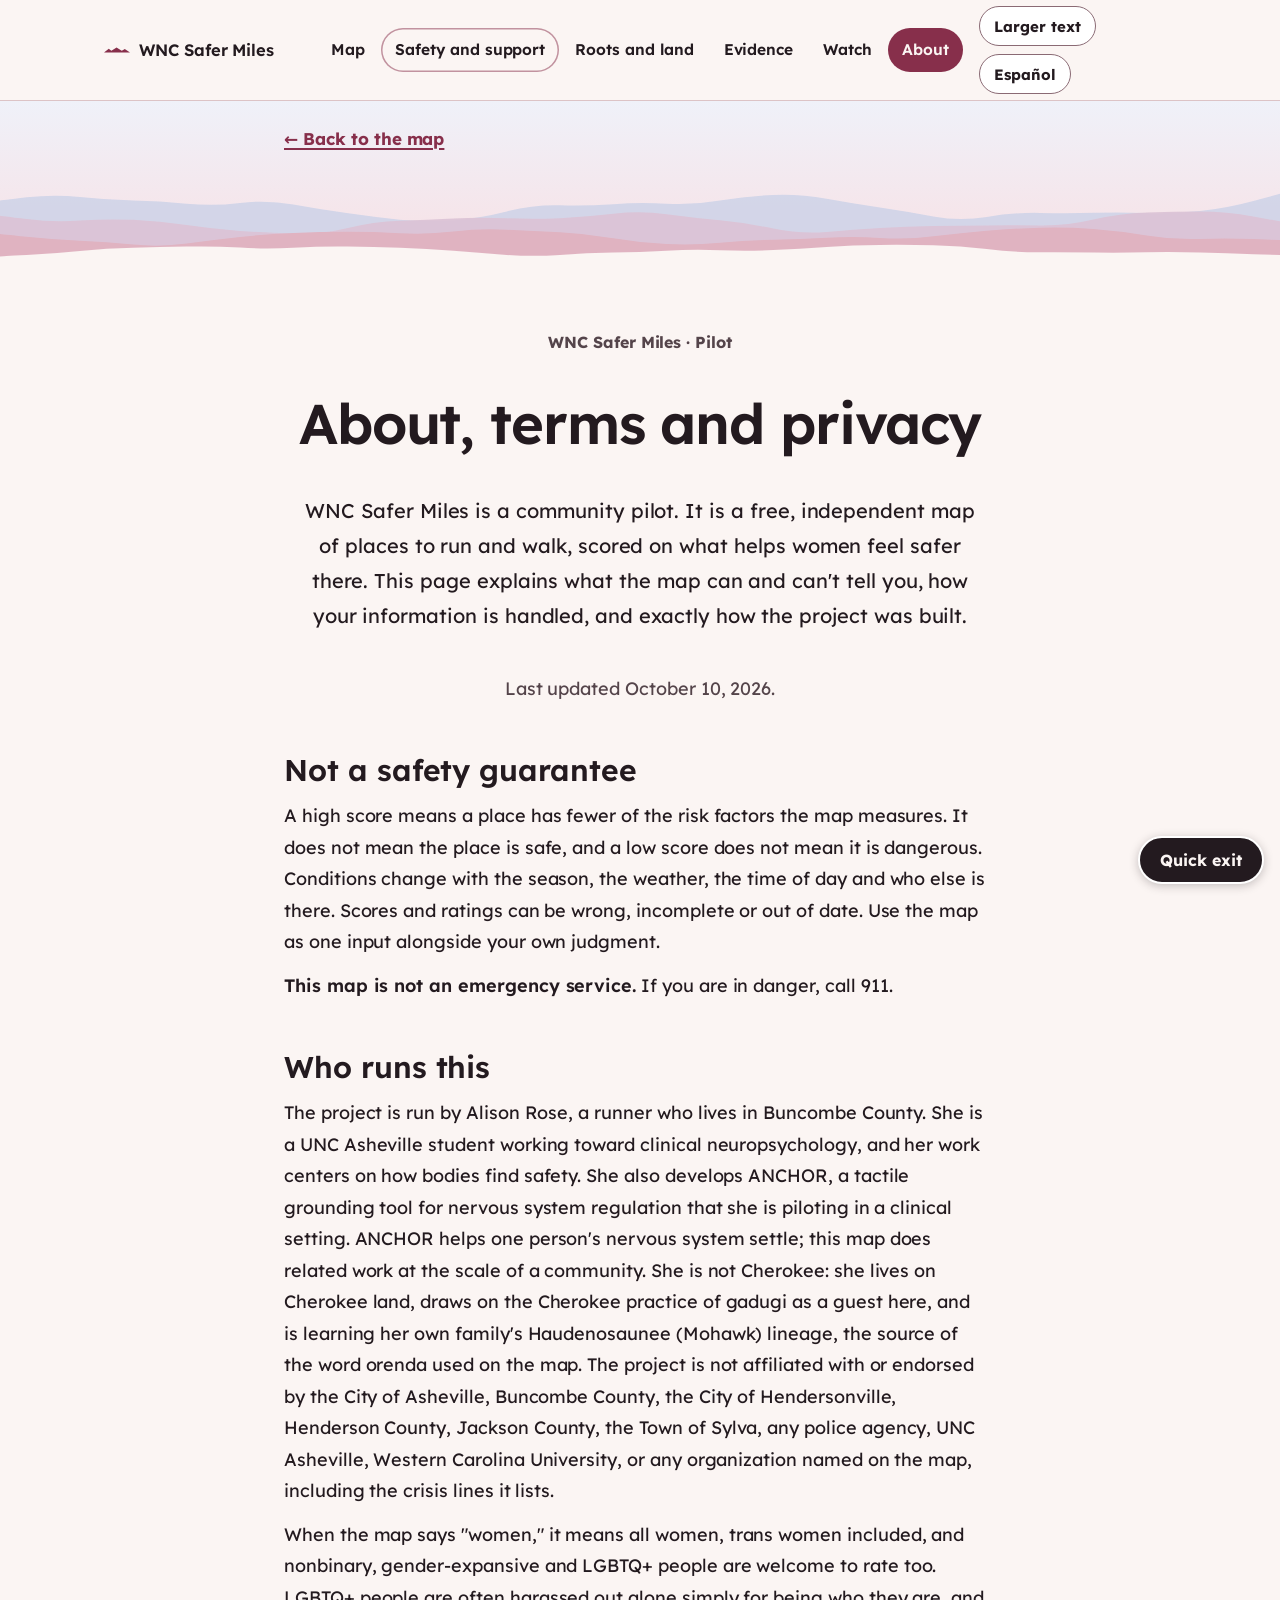
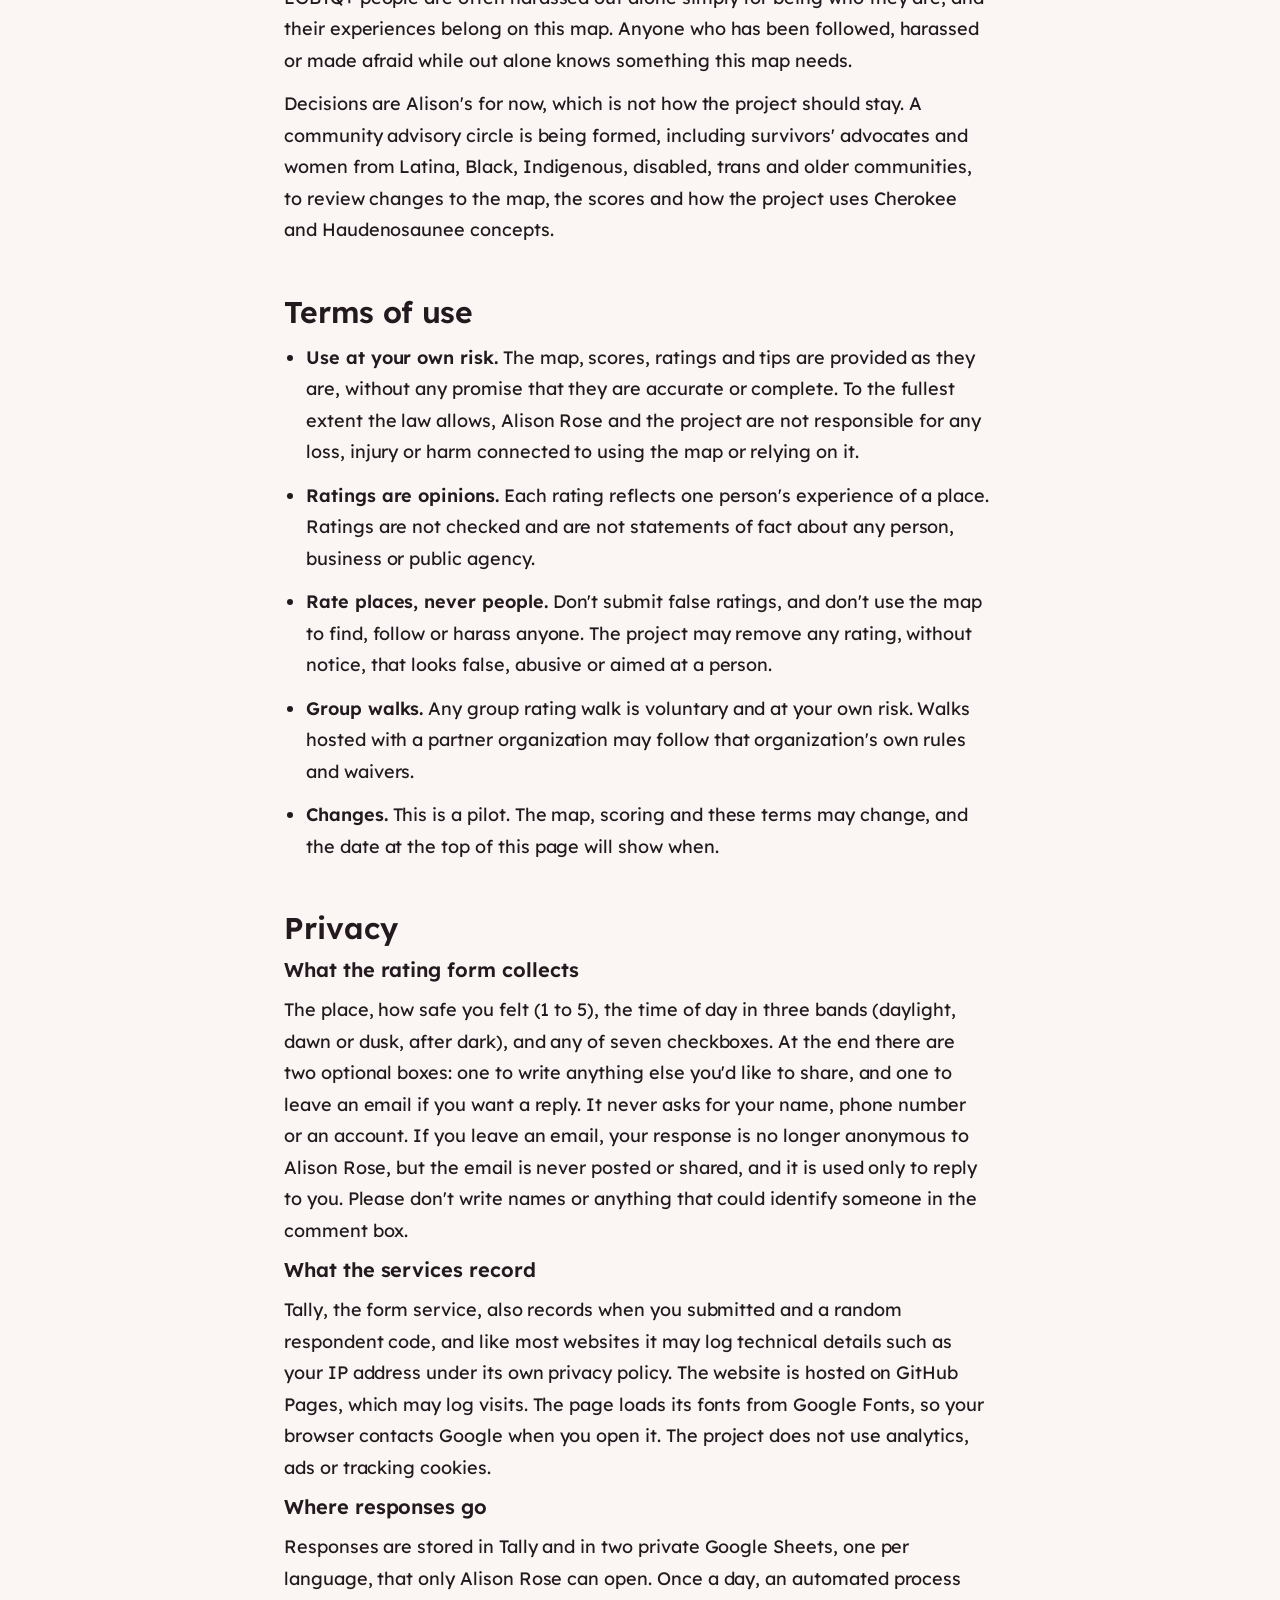
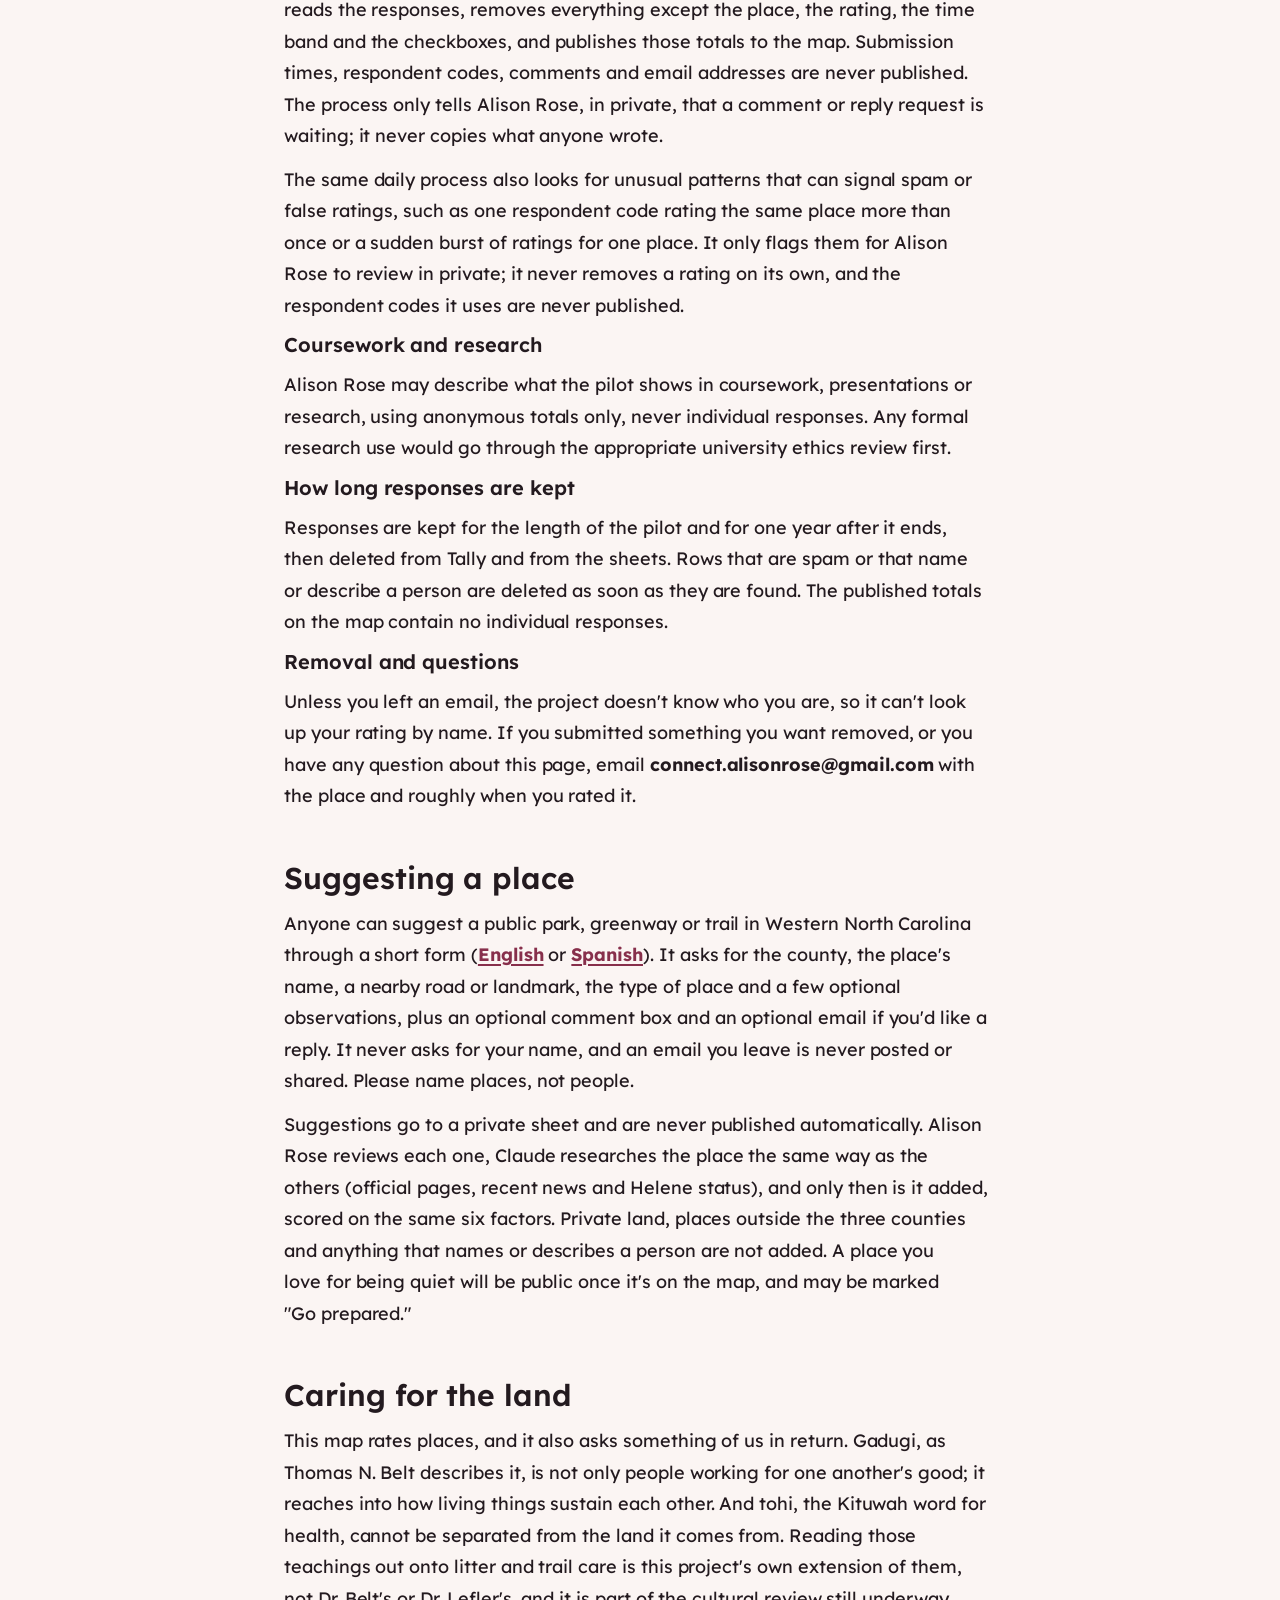
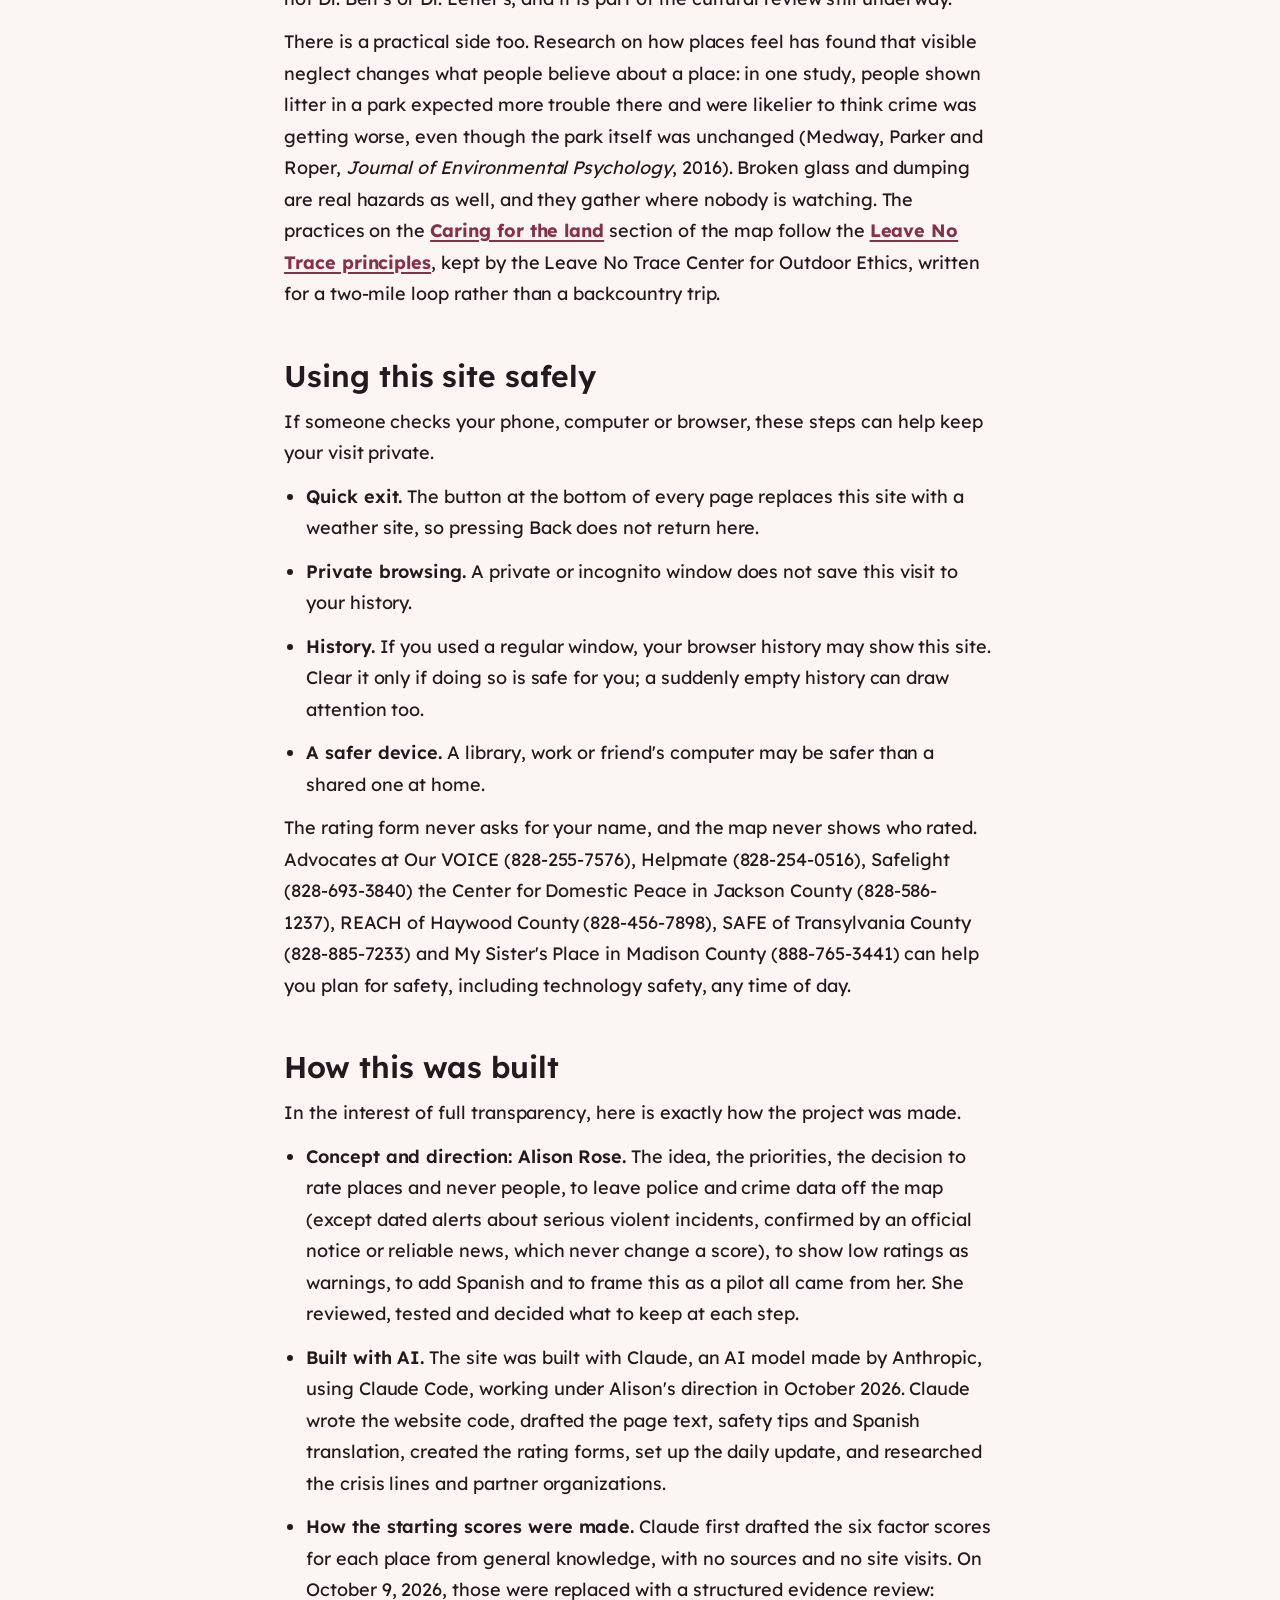
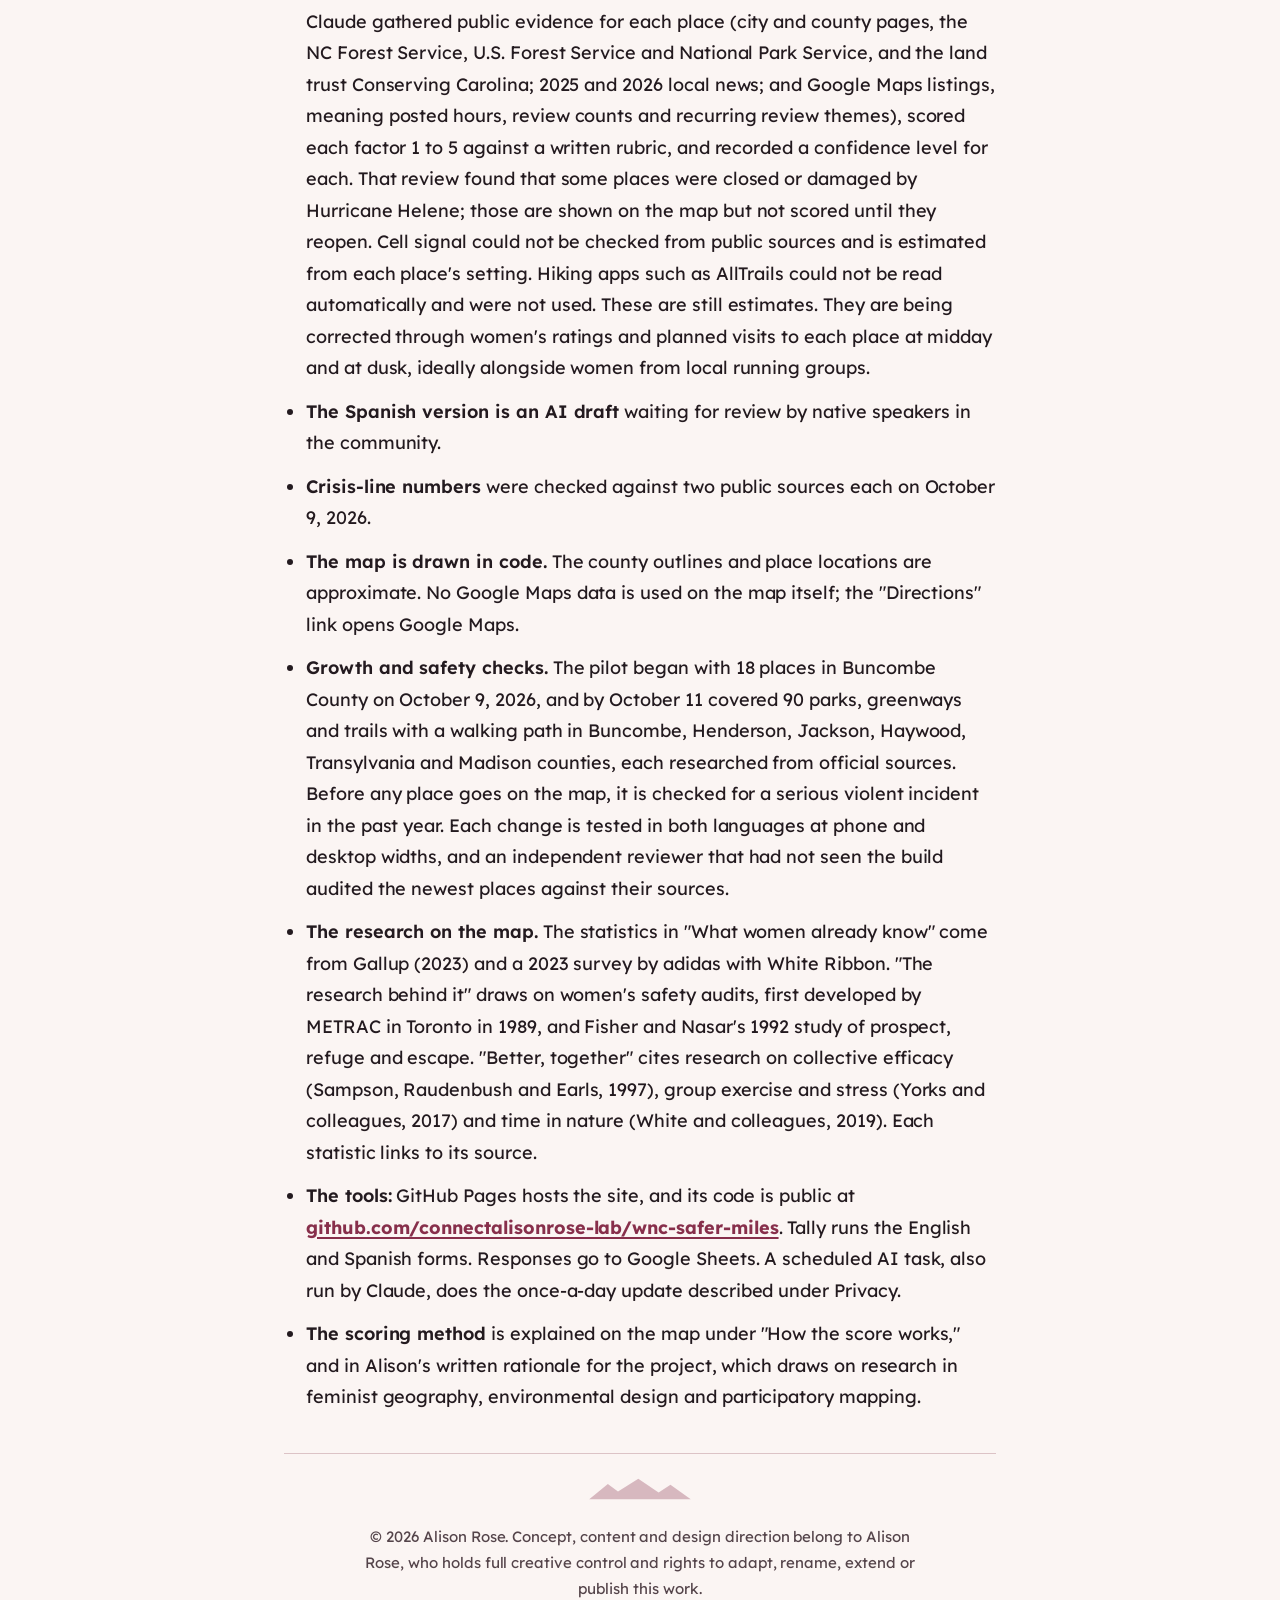
==== commit 0ee7059c: "Version the shared files so a fix reaches returning visitors at once GitHub Pages lets a browser hol" ====
--- a/about.html
+++ b/about.html
@@ -22,7 +22,7 @@
 <meta name="twitter:card" content="summary_large_image">
 <link rel="preconnect" href="https://fonts.googleapis.com">
 <link rel="stylesheet" href="https://fonts.googleapis.com/css2?family=Lexend:wght@400;600;700&display=swap">
-<link rel="stylesheet" href="site.css">
+<link rel="stylesheet" href="site.css?v=42551f40">
 </head>
 <body>
 <a class="skip" href="#content" data-l="en">Skip to content</a>
@@ -237,7 +237,7 @@
   </article>
   </main>
 </div>
-<script src="site.js"></script>
+<script src="site.js?v=42551f40"></script>
 <script>
 let lang=SM.readLang();
 function apply(){document.documentElement.lang=lang;document.querySelectorAll("[data-l]").forEach(el=>{el.hidden=el.dataset.l!==lang;});
--- a/site.css
+++ b/site.css
@@ -720,3 +720,24 @@
 .crisis h2{text-align:center}
 .watch .vid-tr{margin-inline:auto}
 @media (max-width:860px){.sitenav ul{-webkit-mask-image:linear-gradient(90deg,#000 88%,transparent);mask-image:linear-gradient(90deg,#000 88%,transparent);padding-right:10px}}
+
+/* ---------- Centering pass ----------
+   Two things sat off to one side: the bar's links, pushed about 36px left by the
+   wordmark being narrower than the buttons; and the text blocks inside cards, which
+   had a reading width but no auto margins, so each one hugged its left edge. */
+@media (min-width:860px){
+  .sitenav-in{display:grid;grid-template-columns:1fr auto 1fr;align-items:center}
+  .sitenav ul{flex:none;justify-content:center}
+  .sitenav .tools{justify-self:end;display:flex;gap:var(--s1)}
+}
+.fold>.note,.fold>.tg-intro{margin:var(--s2) auto;padding-inline:var(--s3);max-width:72ch}
+.panels>[role=tabpanel]>.note,.panels>[role=tabpanel]>p,.panels>[role=tabpanel]>ul.note,
+.panels [data-i18n]>p,.panels [data-i18n]>ul.note{margin-inline:auto}
+.vid-text p,.crisis-cards p,.crisis-cards .desk-note{margin-inline:auto}
+.tips-head .note,.sec-head .note{margin-inline:auto}
+/* the same, where an id-scoped rule was holding the old margins */
+#safety .panels>[role=tabpanel]>.note{margin:0 auto 4px}
+#research [data-i18n=resBody]>p.note,#health [data-i18n=hlBody]>p.note{margin-inline:auto}
+.vid-tr>.vid-text{margin:var(--s2) auto var(--s3);max-width:64ch;padding-inline:var(--s3)}
+/* A tab card is now as tall as the tab you are reading, not as tall as the longest one */
+#safety .panels>[role=tabpanel]:not(.on),.howto .panels>[role=tabpanel]:not(.on){display:none}
